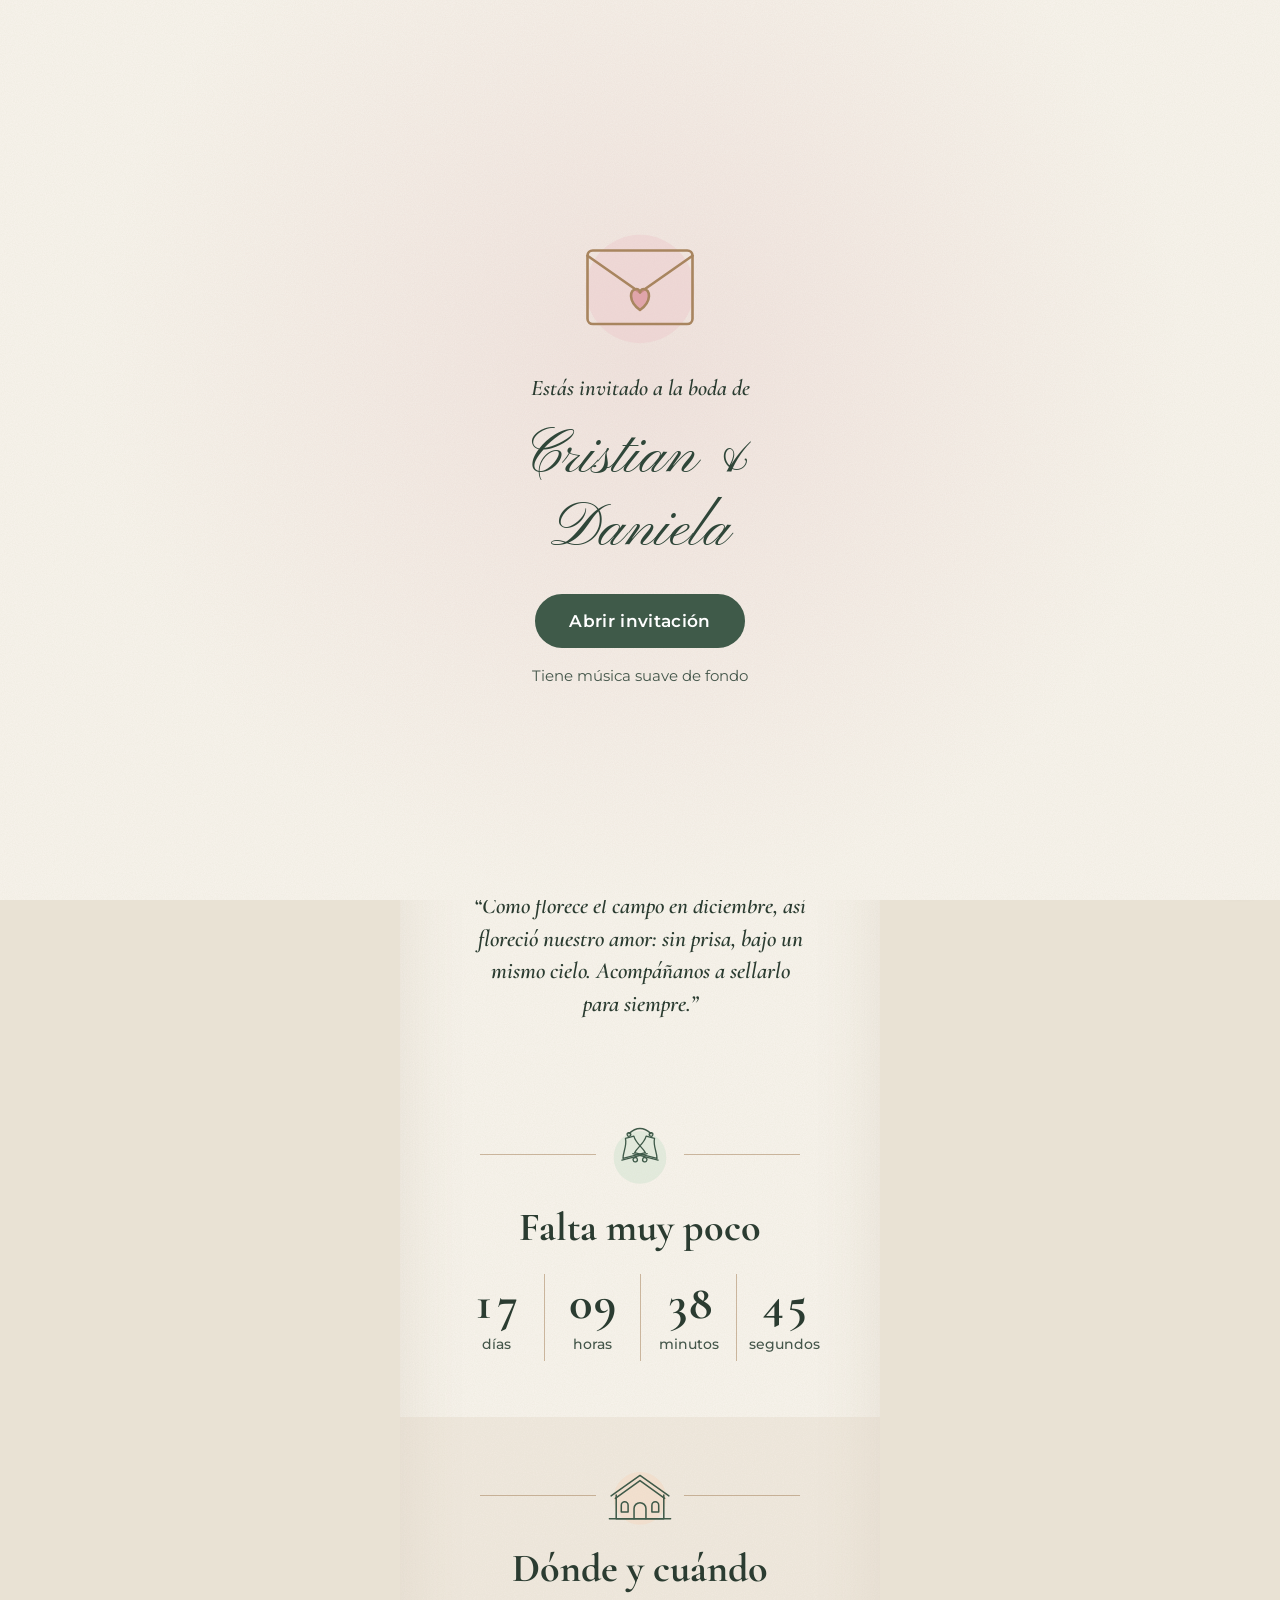
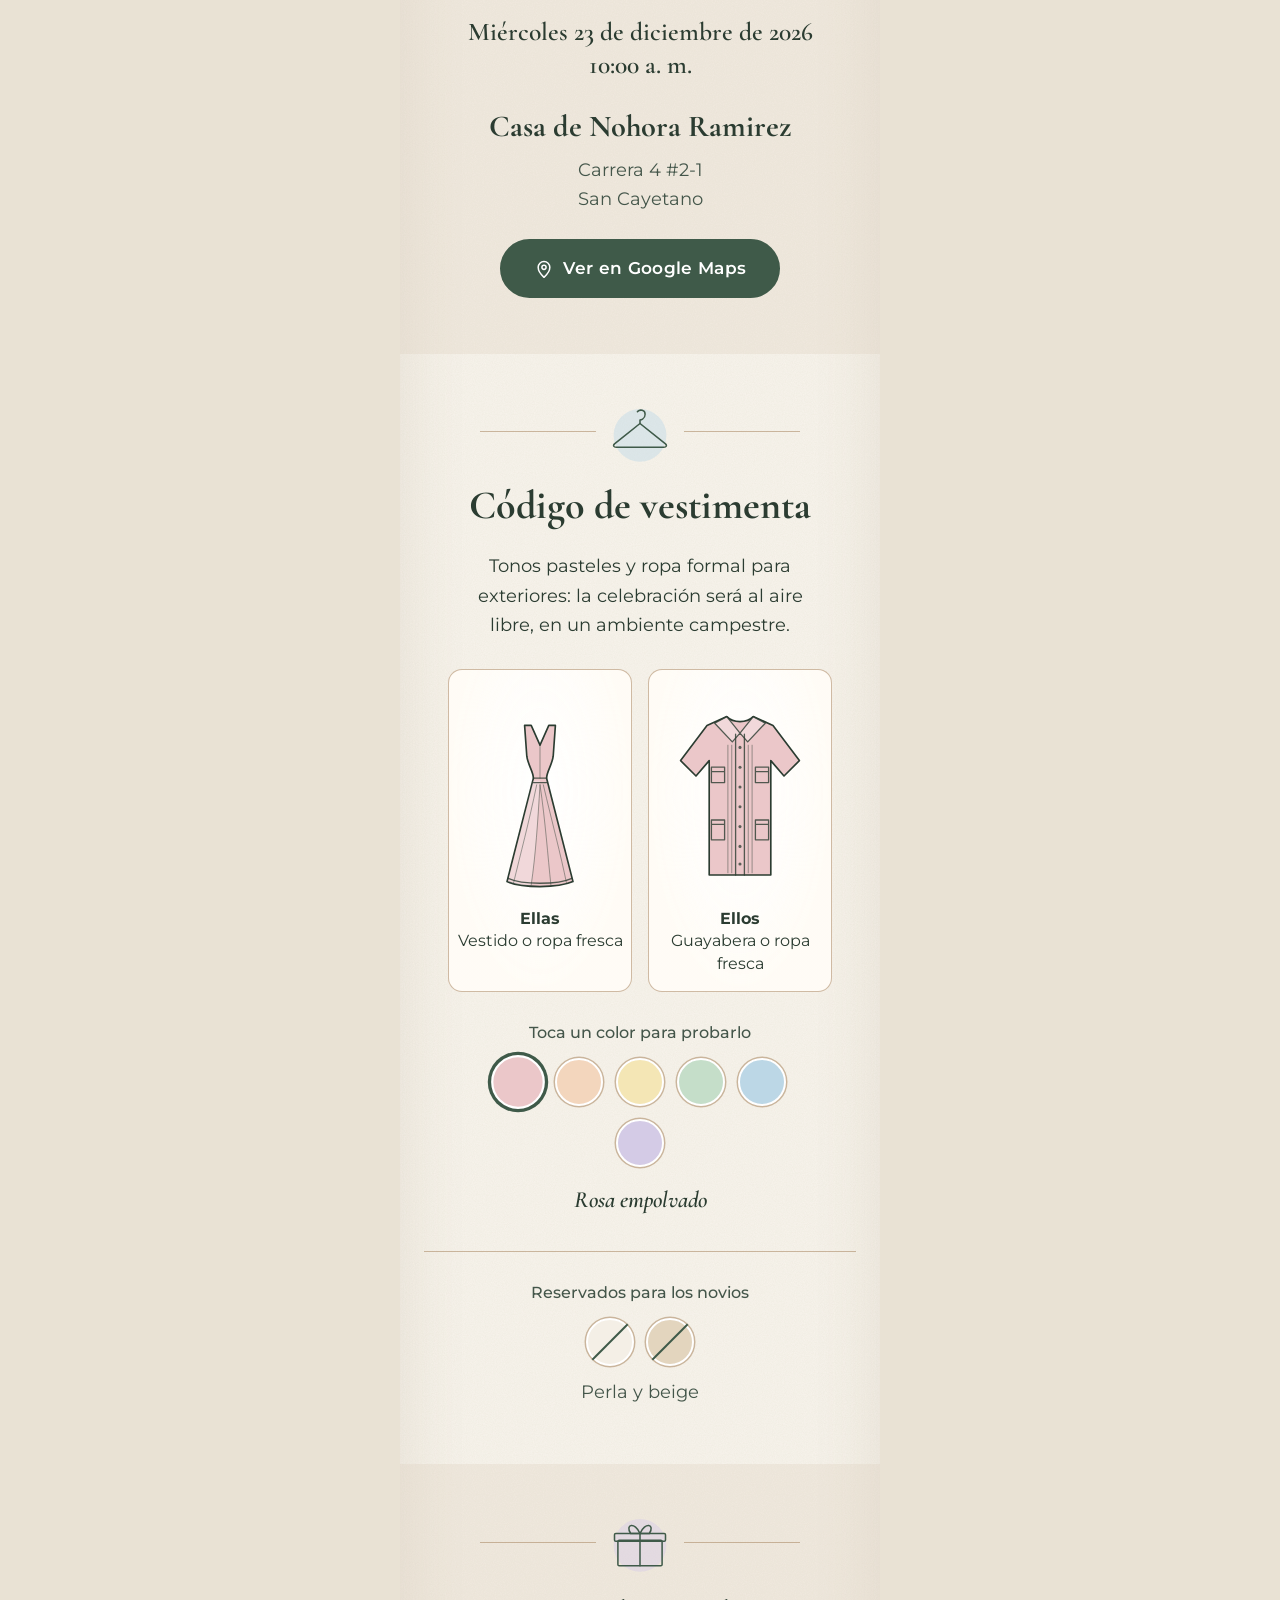
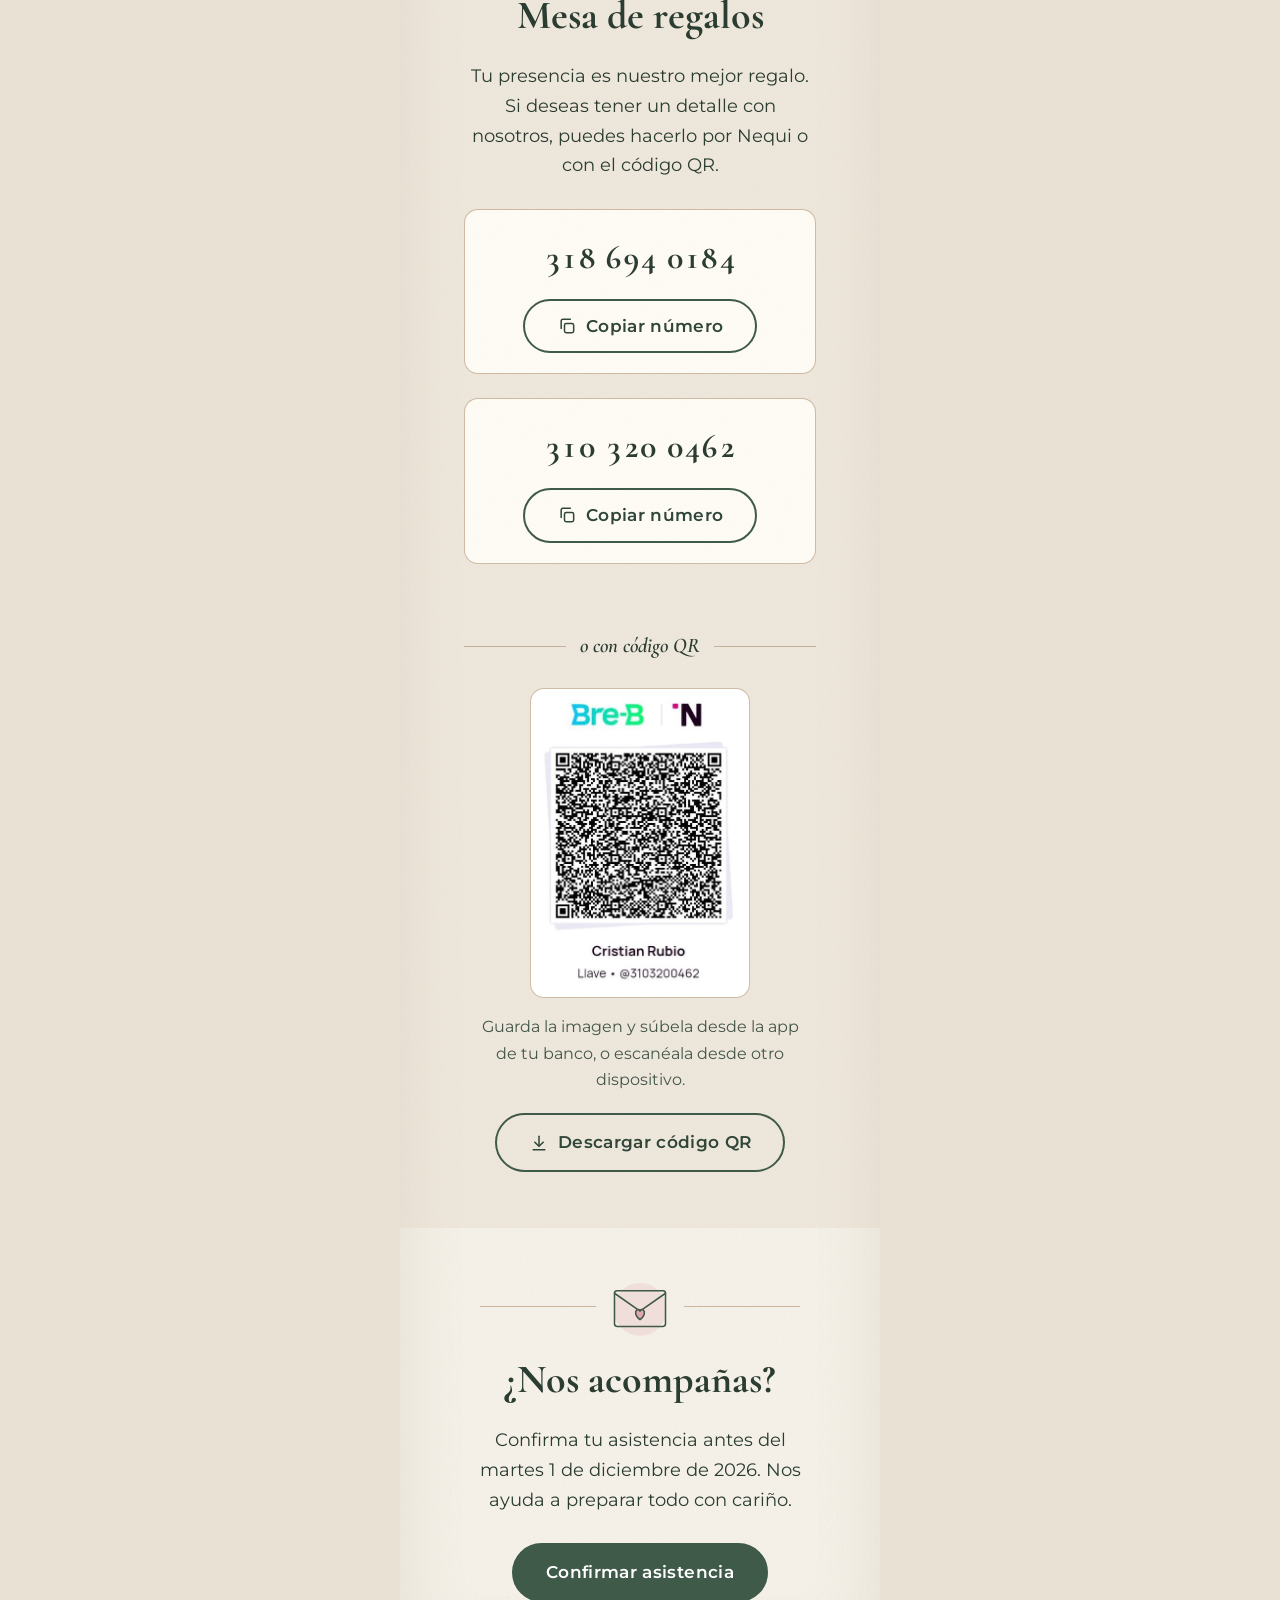
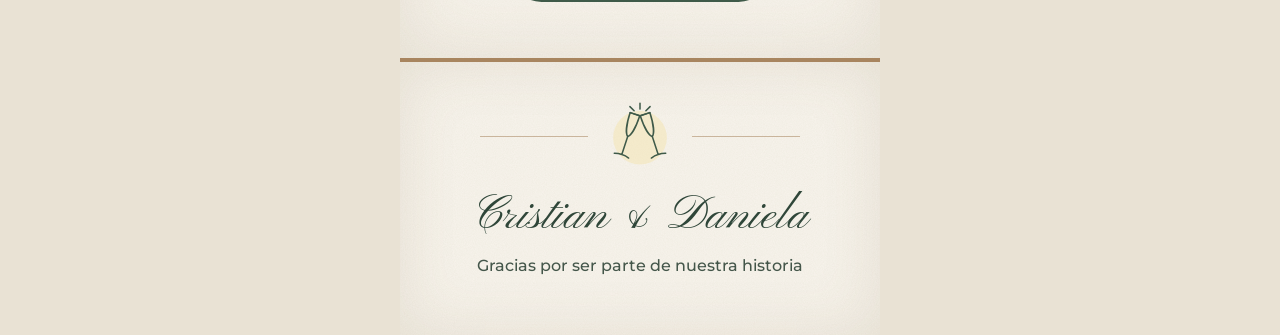
==== index.html @ c27bf3ea "Add files via upload" ====
<!DOCTYPE html>
<html lang="es">
<head>
  <meta charset="UTF-8">
  <meta name="viewport" content="width=device-width, initial-scale=1, viewport-fit=cover">
  <meta name="theme-color" content="#F8F4EC">
  <meta name="robots" content="noindex, nofollow">
  <title>Cristian &amp; Daniela · Nuestra boda</title>
  <meta name="description" content="Estás invitado a la boda de Cristian y Daniela. Miércoles 23 de diciembre de 2026.">

  <link rel="preconnect" href="https://fonts.googleapis.com">
  <link rel="preconnect" href="https://fonts.gstatic.com" crossorigin>
  <link href="https://fonts.googleapis.com/css2?family=Cormorant+Garamond:ital,wght@0,500;0,600;0,700;1,500;1,600&family=Montserrat:wght@400;500;600&family=Pinyon+Script&display=swap" rel="stylesheet">
  <link rel="stylesheet" href="style.css">
  <noscript><style>.portada{display:none !important}</style></noscript>
</head>
<body>

  <!-- Pantalla de entrada: el toque en "Abrir invitación" permite iniciar la música -->
  <div class="portada" id="portada" role="dialog" aria-modal="true" aria-label="Invitación de boda de Cristian y Daniela">
    <div class="portada-contenido">
      <svg class="boceto boceto-sobre" aria-hidden="true"><use href="#b-sobre"/></svg>
      <p class="portada-texto">Estás invitado a la boda de</p>
      <p class="portada-nombres">Cristian &amp; Daniela</p>
      <p class="portada-para" id="portada-para" hidden></p>
      <button type="button" class="boton" id="btn-abrir">Abrir invitación</button>
      <p class="portada-nota">Tiene música suave de fondo</p>
    </div>
  </div>

  <!-- Bocetos de línea (SVG inline, sin imágenes externas) -->
  <svg width="0" height="0" style="position:absolute" aria-hidden="true">
    <defs>
      <!-- Hoja de laurel (solo contorno) -->
      <g id="lau">
        <path d="M0 0C6-6 16-6 22 0 16 6 6 6 0 0Z" fill="#A9C7B2" fill-opacity=".35"/>
        <path d="M1 0H20"/>
      </g>

      <!-- Rama de laurel para abrazar el arco -->
      <symbol id="laurel" viewBox="-12 -2 74 114">
        <path d="M50 106C14 90 6 50 22 6"/>
        <use href="#lau" transform="translate(32 94) rotate(-165) scale(.9)"/>
        <use href="#lau" transform="translate(32 94) rotate(-60) scale(.9)"/>
        <use href="#lau" transform="translate(20 77) rotate(-170) scale(.95)"/>
        <use href="#lau" transform="translate(20 77) rotate(-55) scale(.95)"/>
        <use href="#lau" transform="translate(15 56) rotate(-175) scale(.95)"/>
        <use href="#lau" transform="translate(15 56) rotate(-50) scale(.95)"/>
        <use href="#lau" transform="translate(15 32) rotate(-170) scale(.85)"/>
        <use href="#lau" transform="translate(15 32) rotate(-45) scale(.85)"/>
        <use href="#lau" transform="translate(20 12) rotate(-140) scale(.7)"/>
        <use href="#lau" transform="translate(20 12) rotate(-40) scale(.7)"/>
      </symbol>

      <!-- Anillos entrelazados con diamante -->
      <symbol id="b-anillos" viewBox="0 0 120 80">
        <circle cx="60" cy="46" r="36" fill="#EBC7C9" fill-opacity=".3" stroke="none"/>
        <circle cx="46" cy="48" r="22"/><circle cx="46" cy="48" r="18.5"/>
        <circle cx="74" cy="48" r="22"/><circle cx="74" cy="48" r="18.5"/>
        <path d="M41 18L43.5 12H48.5L51 18L46 25Z"/>
        <path d="M41 18H51M43.5 12L46 18L48.5 12M46 18V25"/>
      </symbol>

      <!-- Campanas de boda -->
      <g id="campana">
        <circle cx="0" cy="0" r="2.5"/>
        <path d="M-6 4C-6 14-14 22-16 30H16C14 22 6 14 6 4Z"/>
        <path d="M-18 32H18"/>
        <circle cx="0" cy="36" r="3"/>
      </g>
      <symbol id="b-campanas" viewBox="0 0 80 80">
        <circle cx="40" cy="44" r="31" fill="#C5DEC9" fill-opacity=".4" stroke="none"/>
        <path d="M27 16Q40 4 53 16"/>
        <use href="#campana" transform="translate(27 17) scale(.85) rotate(-14)"/>
        <use href="#campana" transform="translate(53 17) scale(.85) rotate(14)"/>
      </symbol>

      <!-- Casa colonial -->
      <symbol id="b-casa" viewBox="0 0 80 80">
        <circle cx="40" cy="44" r="31" fill="#F3D6BD" fill-opacity=".45" stroke="none"/>
        <path d="M12 40V68H68V40"/>
        <path d="M6 41L40 17L74 41"/>
        <path d="M11 44L40 23L69 44"/>
        <path d="M33 68V56A7 7 0 0 1 47 56V68"/>
        <path d="M18 60V52A4 4 0 0 1 26 52V60Z M54 60V52A4 4 0 0 1 62 52V60Z"/>
        <path d="M4 68H76"/>
      </symbol>

      <!-- Percha (vestimenta) -->
      <symbol id="b-percha" viewBox="0 0 80 80">
        <circle cx="40" cy="44" r="31" fill="#BCD7E6" fill-opacity=".45" stroke="none"/>
        <path d="M40 30V26C40 26 46 25 46 19C46 14 40 13 37 16"/>
        <path d="M40 30L10 54C8 56 9 58 12 58H68C71 58 72 56 70 54L40 30Z"/>
      </symbol>

      <!-- Regalo con moño -->
      <symbol id="b-regalo" viewBox="0 0 80 80">
        <circle cx="40" cy="44" r="31" fill="#D4CBE6" fill-opacity=".45" stroke="none"/>
        <rect x="14" y="38" width="52" height="30" rx="1.5"/>
        <rect x="10" y="30" width="60" height="9" rx="1.5"/>
        <path d="M40 30V68"/>
        <path d="M40 30C34 16 22 19 29 30Z"/>
        <path d="M40 30C46 16 58 19 51 30Z"/>
      </symbol>

      <!-- Sobre con sello de corazón -->
      <symbol id="b-sobre" viewBox="0 0 80 80">
        <circle cx="40" cy="44" r="31" fill="#EBC7C9" fill-opacity=".45" stroke="none"/>
        <rect x="10" y="22" width="60" height="42" rx="3"/>
        <path d="M10 25L40 46L70 25"/>
        <path d="M40 56C33 51 34 44 38 44C39.5 44 40 45.5 40 46C40 45.5 40.5 44 42 44C46 44 47 51 40 56Z" fill="#D88A93" fill-opacity=".65"/>
      </symbol>

      <!-- Copas brindando -->
      <g id="copa">
        <path d="M-6 0C-6 16-3 26 0 28C3 26 6 16 6 0Z"/>
        <path d="M-6 0H6M0 28V50M-9 52Q0 49 9 52"/>
      </g>
      <symbol id="b-copas" viewBox="0 0 100 80">
        <circle cx="50" cy="42" r="32" fill="#F4E6B5" fill-opacity=".55" stroke="none"/>
        <use href="#copa" transform="translate(44 14) rotate(18)"/>
        <use href="#copa" transform="translate(56 14) rotate(-18)"/>
        <path d="M50 8V1M43 10L38 5M57 10L62 5"/>
      </symbol>
    </defs>
  </svg>

  <main>

    <!-- 1. PORTADA -->
    <header class="hero" id="inicio">
      <svg class="boceto boceto-anillos" aria-hidden="true"><use href="#b-anillos"/></svg>

      <p class="hero-invita">Con el corazón lleno de alegría te invitamos a celebrar nuestra boda</p>

      <!-- Arco colonial con foto: guarda tu imagen como img/novios.jpg (o .jpeg, .png, .webp) -->
      <div class="arco-marco">
        <div class="arco" id="arco" role="img" aria-label="Foto de Cristian y Daniela"></div>
        <svg class="laurel laurel-izq" aria-hidden="true"><use href="#laurel"/></svg>
        <svg class="laurel laurel-der" aria-hidden="true"><use href="#laurel"/></svg>
      </div>

      <h1 class="hero-nombres">Cristian <span class="amp">&amp;</span> Daniela</h1>
      <p class="hero-fecha">Miércoles 23 de diciembre de 2026</p>
      <p class="hero-familia" id="hero-familia" hidden></p>
      <p class="hero-frase">“Como florece el campo en diciembre, así floreció nuestro amor: sin prisa, bajo un mismo cielo. Acompáñanos a sellarlo para siempre.”</p>
    </header>

    <!-- 2. CUENTA REGRESIVA -->
    <section class="seccion" id="cuenta" aria-labelledby="t-cuenta">
      <div class="cabecera" aria-hidden="true"><svg class="boceto"><use href="#b-campanas"/></svg></div>
      <h2 id="t-cuenta">Falta muy poco</h2>
      <div class="contador" id="contador" role="timer" aria-live="off">
        <div class="unidad"><span class="num" id="dias">--</span><span class="etq">días</span></div>
        <div class="unidad"><span class="num" id="horas">--</span><span class="etq">horas</span></div>
        <div class="unidad"><span class="num" id="minutos">--</span><span class="etq">minutos</span></div>
        <div class="unidad"><span class="num" id="segundos">--</span><span class="etq">segundos</span></div>
      </div>
      <p class="contador-fin" id="contador-fin" hidden>¡Hoy es el gran día!</p>
    </section>

    <!-- 3. UBICACIÓN -->
    <section class="seccion seccion-tarjeta" id="ubicacion" aria-labelledby="t-ubicacion">
      <div class="cabecera" aria-hidden="true"><svg class="boceto"><use href="#b-casa"/></svg></div>
      <h2 id="t-ubicacion">Dónde y cuándo</h2>
      <p class="detalle-fecha">Miércoles 23 de diciembre de 2026<br>10:00 a. m.</p>
      <p class="lugar">Casa de Nohora Ramirez</p>
      <p class="detalle">Carrera 4 #2-1<br>San Cayetano</p>
      <a class="boton" href="https://maps.app.goo.gl/uWxaTqTMLRFbRPK79" target="_blank" rel="noopener noreferrer">
        <svg class="icono" viewBox="0 0 24 24" aria-hidden="true"><path d="M12 22s7-6.2 7-12a7 7 0 0 0-14 0c0 5.8 7 12 7 12z"/><circle cx="12" cy="10" r="2.5"/></svg>
        Ver en Google Maps
      </a>
    </section>

    <!-- 4. CÓDIGO DE VESTIMENTA -->
    <section class="seccion" id="vestimenta" aria-labelledby="t-vestimenta">
      <div class="cabecera" aria-hidden="true"><svg class="boceto"><use href="#b-percha"/></svg></div>
      <h2 id="t-vestimenta">Código de vestimenta</h2>
      <p class="texto">Tonos pasteles y ropa formal para exteriores: la celebración será al aire libre, en un ambiente campestre.</p>

      <div class="prendas">
        <!-- Vestido -->
        <figure class="prenda">
          <svg viewBox="0 0 120 190" role="img" aria-label="Vestido de tirantes con escote en V y falda amplia">
            <path class="relleno" d="M46 34L52 34L60 52L68 34L74 34L72 62C71 70 66 76 66 82L90 176C76 182 44 182 30 176L54 82C54 76 49 70 48 62Z"/>
            <path class="luz" d="M60 84C58 120 56 150 52 179C44 180 36 178 31 176L54 84Z"/>
            <path class="trazo" d="M54 82H66M54 86H66"/>
            <path class="trazo fino" d="M60 52V82M60 88C58 122 56 152 52 179M60 88C65 122 67 152 70 180M57 88C50 122 42 152 36 177M63 88C71 122 79 152 84 177"/>
            <path class="trazo" d="M31 173C44 179 76 179 89 173"/>
          </svg>
          <figcaption><strong>Ellas</strong><br>Vestido o ropa fresca</figcaption>
        </figure>

        <!-- Guayabera -->
        <figure class="prenda">
          <svg viewBox="0 0 120 190" role="img" aria-label="Guayabera de manga corta con alforzas y bolsillos">
            <path class="relleno" d="M48 26L30 34L6 66L20 80L32 66V170H88V66L100 80L114 66L90 34L72 26C66 32 54 32 48 26Z"/>
            <path class="luz" d="M48 26L37 32L53 49L60 41ZM72 26L83 32L67 49L60 41Z"/>
            <path class="trazo" d="M48 26L37 32L53 49L60 41ZM72 26L83 32L67 49L60 41Z"/>
            <path class="trazo" d="M56 42V170M64 42V170"/>
            <path class="trazo fino" d="M49 52V168M52.5 52V168M67.5 52V168M71 52V168"/>
            <path class="trazo" d="M34 72H46V86H34ZM34 76H46M74 72H86V86H74ZM74 76H86M34 120H46V138H34ZM34 124H46M74 120H86V138H74ZM74 124H86"/>
            <g class="boton-g">
              <circle cx="60" cy="54" r="1.4"/><circle cx="60" cy="72" r="1.4"/><circle cx="60" cy="90" r="1.4"/>
              <circle cx="60" cy="108" r="1.4"/><circle cx="60" cy="126" r="1.4"/><circle cx="60" cy="144" r="1.4"/>
              <circle cx="60" cy="160" r="1.4"/>
            </g>
          </svg>
          <figcaption><strong>Ellos</strong><br>Guayabera o ropa fresca</figcaption>
        </figure>
      </div>

      <p class="sub">Toca un color para probarlo</p>
      <div class="paleta" id="paleta" role="group" aria-label="Colores sugeridos">
        <button type="button" class="muestra" data-color="#EBC7C9" data-nombre="Rosa empolvado" aria-label="Rosa empolvado" aria-pressed="true" style="--c:#EBC7C9"></button>
        <button type="button" class="muestra" data-color="#F3D6BD" data-nombre="Durazno" aria-label="Durazno" aria-pressed="false" style="--c:#F3D6BD"></button>
        <button type="button" class="muestra" data-color="#F4E6B5" data-nombre="Mantequilla" aria-label="Mantequilla" aria-pressed="false" style="--c:#F4E6B5"></button>
        <button type="button" class="muestra" data-color="#C5DEC9" data-nombre="Menta" aria-label="Menta" aria-pressed="false" style="--c:#C5DEC9"></button>
        <button type="button" class="muestra" data-color="#BCD7E6" data-nombre="Celeste" aria-label="Celeste" aria-pressed="false" style="--c:#BCD7E6"></button>
        <button type="button" class="muestra" data-color="#D4CBE6" data-nombre="Lavanda" aria-label="Lavanda" aria-pressed="false" style="--c:#D4CBE6"></button>
      </div>
      <p class="color-actual" id="color-actual" role="status" aria-live="polite">Rosa empolvado</p>

      <div class="reservado">
        <p class="sub">Reservados para los novios</p>
        <div class="paleta paleta-reservada">
          <span class="muestra muestra-reservada" style="--c:#F4EFE6" role="img" aria-label="Perla, reservado para los novios"></span>
          <span class="muestra muestra-reservada" style="--c:#E3D5BE" role="img" aria-label="Beige, reservado para los novios"></span>
        </div>
        <p class="detalle">Perla y beige</p>
      </div>
    </section>

    <!-- 5. MESA DE REGALOS -->
    <section class="seccion seccion-tarjeta" id="regalos" aria-labelledby="t-regalos">
      <div class="cabecera" aria-hidden="true"><svg class="boceto"><use href="#b-regalo"/></svg></div>
      <h2 id="t-regalos">Mesa de regalos</h2>
      <p class="texto">Tu presencia es nuestro mejor regalo. Si deseas tener un detalle con nosotros, puedes hacerlo por Nequi o con el código QR.</p>

      <div class="nequi">
        <p class="nequi-num">318 694 0184</p>
        <button type="button" class="boton boton-secundario btn-copiar" data-copiar="3186940184" data-original="Copiar número">
          <svg class="icono" viewBox="0 0 24 24" aria-hidden="true"><rect x="9" y="9" width="11" height="11" rx="2"/><path d="M5 15V6a2 2 0 0 1 2-2h9"/></svg>
          <span class="btn-texto">Copiar número</span>
        </button>
      </div>
      <div class="nequi">
        <p class="nequi-num">310 320 0462</p>
        <button type="button" class="boton boton-secundario btn-copiar" data-copiar="3103200462" data-original="Copiar número">
          <svg class="icono" viewBox="0 0 24 24" aria-hidden="true"><rect x="9" y="9" width="11" height="11" rx="2"/><path d="M5 15V6a2 2 0 0 1 2-2h9"/></svg>
          <span class="btn-texto">Copiar número</span>
        </button>
      </div>
      <p class="aviso-copiado" id="aviso-copiado" role="status" aria-live="polite"></p>

      <!-- Código QR: imagen en img/qr_cristian.jpeg -->
      <p class="o"><span>o con código QR</span></p>
      <figure class="qr" id="qr">
        <img id="qr-img" src="img/qr_cristian.jpeg" alt="Código QR para enviar tu regalo" width="220" height="220" loading="lazy" decoding="async">
        <figcaption>Guarda la imagen y súbela desde la app de tu banco, o escanéala desde otro dispositivo.</figcaption>
        <a class="boton boton-secundario" href="img/qr_cristian.jpeg" download="qr-regalo-boda.jpeg">
          <svg class="icono" viewBox="0 0 24 24" aria-hidden="true"><path d="M12 4v11"/><path d="M7 11l5 5 5-5"/><path d="M5 20h14"/></svg>
          Descargar código QR
        </a>
      </figure>
    </section>

    <!-- 6. RSVP -->
    <section class="seccion" id="rsvp" aria-labelledby="t-rsvp">
      <div class="cabecera" aria-hidden="true"><svg class="boceto"><use href="#b-sobre"/></svg></div>
      <h2 id="t-rsvp">¿Nos acompañas?</h2>
      <p class="texto">Confirma tu asistencia antes del martes 1 de diciembre de 2026. Nos ayuda a preparar todo con cariño.</p>
      <p class="texto texto-cupo" id="rsvp-cupo" hidden></p>
      <a class="boton" id="btn-rsvp" href="https://docs.google.com/forms/d/e/1FAIpQLSelB1e9CUkrvqD7jZTeqcY4k7G7jV34pKF-gRVi69Mst3VeZw/viewform" target="_blank" rel="noopener noreferrer">Confirmar asistencia</a>
    </section>

  </main>

  <footer class="pie">
    <div class="cabecera" aria-hidden="true"><svg class="boceto"><use href="#b-copas"/></svg></div>
    <p class="pie-nombres">Cristian &amp; Daniela</p>
    <p class="pie-sub">Gracias por ser parte de nuestra historia</p>
  </footer>

  <!-- Música de fondo (opcional): guarda tu canción como audio/musica.mp3 -->
  <audio id="musica" src="audio/musica.mp3" loop preload="metadata"></audio>
  <button type="button" class="btn-musica" id="btn-musica" aria-pressed="false" aria-label="Activar música de fondo">
    <svg viewBox="0 0 24 24" aria-hidden="true">
      <path d="M9 18V6l10-2v12"/><circle cx="6.5" cy="18" r="2.5"/><circle cx="16.5" cy="16" r="2.5"/>
      <path class="tachado" d="M3 3L21 21"/>
    </svg>
  </button>

  <script src="script.js"></script>
</body>
</html>
---- style.css ----
/* ===== Variables ===== */
:root {
  --papel: #F8F4EC;
  --texto: #2B3C31;            /* contraste alto sobre el papel */
  --texto-suave: #44564A;
  --salvia: #3F5A49;
  --salvia-oscuro: #2F4639;
  --rosa-nombre: #A8545F;
  --madera: #A8855F;
  --linea: rgba(168, 133, 95, .55);
  --carta: rgba(255, 252, 247, .9);

  --f-nombres: 'Pinyon Script', 'Snell Roundhand', cursive;
  --f-titulo: 'Cormorant Garamond', Georgia, serif;
  --f-cuerpo: 'Montserrat', system-ui, -apple-system, 'Segoe UI', sans-serif;

  --ease: cubic-bezier(.2, .7, .2, 1);

  /* Grano de papel muy sutil (SVG embebido, sin imágenes) */
  --grano: url("data:image/svg+xml,%3Csvg xmlns='http://www.w3.org/2000/svg' width='300' height='300'%3E%3Cfilter id='n'%3E%3CfeTurbulence type='fractalNoise' baseFrequency='.9' numOctaves='3' stitchTiles='stitch'/%3E%3CfeColorMatrix values='0 0 0 0 .4 0 0 0 0 .34 0 0 0 0 .26 0 0 0 .1 0'/%3E%3C/filter%3E%3Crect width='100%25' height='100%25' filter='url(%23n)'/%3E%3C/svg%3E");
}

/* ===== Base (Mobile-First: 360–430px) ===== */
*, *::before, *::after { box-sizing: border-box; }

html { -webkit-text-size-adjust: 100%; scroll-behavior: smooth; }

body {
  margin: 0;
  background: #E9E2D4;
  color: var(--texto);
  font-family: var(--f-cuerpo);
  font-weight: 400;
  font-size: 1.125rem;          /* 18 px */
  line-height: 1.65;
  -webkit-tap-highlight-color: transparent;
  -webkit-font-smoothing: antialiased;
}

main {
  max-width: 480px;
  margin: 0 auto;
  overflow-x: hidden;
  background-color: var(--papel);
  background-image: var(--grano);
  box-shadow: inset 0 0 70px rgba(120, 95, 60, .12);
}

h1, h2 { font-family: var(--f-titulo); font-weight: 700; margin: 0; line-height: 1.15; }
p { margin: 0; }

:focus-visible { outline: 3px solid var(--salvia); outline-offset: 3px; border-radius: 6px; }

/* ===== Bocetos de línea ===== */
.boceto {
  width: 68px;
  height: 68px;
  flex-shrink: 0;
  color: var(--salvia);
  fill: none;
  stroke: currentColor;
  stroke-width: 1.8;
  stroke-linecap: round;
  stroke-linejoin: round;
}

/* Icono centrado entre dos líneas finas (separador de sección) */
.cabecera {
  display: flex;
  align-items: center;
  justify-content: center;
  gap: .6rem;
  max-width: 20rem;
  margin: 0 auto 1rem;
}
.cabecera::before, .cabecera::after { content: ''; flex: 1; height: 1px; background: var(--linea); }

/* Anillos de la portada */
.boceto-anillos { width: 132px; height: 88px; color: var(--madera); stroke-width: 1.6; margin-bottom: 1rem; }

/* Laurel a los pies del arco */
.laurel {
  position: absolute;
  bottom: -10px;
  width: 64px;
  height: 118px;
  color: #6F8B79;
  fill: none;
  stroke: currentColor;
  stroke-width: 1.4;
  stroke-linecap: round;
  stroke-linejoin: round;
  pointer-events: none;
  z-index: 2;
}
.laurel-izq { left: -40px; }
.laurel-der { right: -40px; transform: scaleX(-1); }

/* ===== Portada ===== */
.hero {
  position: relative;
  padding: 3rem 1.5rem 3.5rem;
  display: flex;
  flex-direction: column;
  align-items: center;
  text-align: center;
  background: radial-gradient(circle at 50% 36%, rgba(215, 169, 175, .16), transparent 65%);
  overflow: hidden;
}

.hero-invita {
  position: relative;
  max-width: 19rem;
  font-family: var(--f-titulo);
  font-style: italic;
  font-weight: 600;
  font-size: 1.4rem;
  line-height: 1.35;
}

.arco-marco {
  position: relative;
  width: min(68vw, 270px);
  margin: 1.9rem 0 1.75rem;
}

/* Si no encuentra la foto, se ve el degradado suave */
.arco {
  width: 100%;
  aspect-ratio: 3 / 4;
  border-radius: 999px 999px 12px 12px;
  border: 4px solid var(--madera);
  outline: 1px solid var(--linea);
  outline-offset: 7px;
  background:
    var(--foto, none) center 25% / cover no-repeat,
    linear-gradient(165deg, #EBD9D6 0%, #EFE3D3 50%, #D5E1D6 100%);
  box-shadow: 0 14px 28px -14px rgba(47, 70, 57, .5);
}

.hero-nombres {
  position: relative;
  font-family: var(--f-nombres);
  font-weight: 400;
  font-size: clamp(3.2rem, 15vw, 4.2rem);
  line-height: 1.2;
  color: var(--salvia-oscuro);
}

.hero-nombres .amp { font-size: .7em; color: var(--rosa-nombre); padding: 0 .1em; }

.hero-fecha {
  position: relative;
  margin-top: .75rem;
  padding: .75rem 1.25rem;
  font-family: var(--f-titulo);
  font-size: 1.6rem;
  font-weight: 700;
  line-height: 1.25;
  border-top: 1px solid var(--madera);
  border-bottom: 1px solid var(--madera);
}

.hero-frase {
  position: relative;
  margin-top: 1.75rem;
  max-width: 21rem;
  font-family: var(--f-titulo);
  font-style: italic;
  font-weight: 600;
  font-size: 1.45rem;
  line-height: 1.4;
}

/* Una única entrada orquestada */
.hero > * { animation: entrada 1s var(--ease) both; }
.hero-invita { animation-delay: .1s; }
.arco-marco { animation-delay: .25s; }
.hero-nombres { animation-delay: .45s; }
.hero-fecha { animation-delay: .65s; }
.hero-frase { animation-delay: .8s; }

@keyframes entrada { from { opacity: 0; transform: translateY(14px); } to { opacity: 1; transform: none; } }

/* ===== Secciones ===== */
.seccion { padding: 2.75rem 1.5rem 3.5rem; text-align: center; }
.seccion-tarjeta { background: rgba(214, 200, 182, .26); }
.seccion h2 { font-size: 2.5rem; margin-bottom: 1.5rem; }
.texto { max-width: 22rem; margin: 0 auto 1.75rem; }
.sub { font-size: 1rem; font-weight: 500; color: var(--texto-suave); margin-bottom: .75rem; }

/* ===== Cuenta regresiva ===== */
.contador { display: grid; grid-template-columns: repeat(4, 1fr); max-width: 24rem; margin: 0 auto; }
.unidad { display: flex; flex-direction: column; align-items: center; padding: .25rem 0; }
.unidad + .unidad { border-left: 1px solid var(--linea); }
.num { font-family: var(--f-titulo); font-size: 3rem; font-weight: 700; line-height: 1.05; font-variant-numeric: tabular-nums; }
.etq { margin-top: .3rem; font-size: .9rem; font-weight: 500; color: var(--texto-suave); }
.contador-fin { margin-top: 1.5rem; font-family: var(--f-nombres); font-size: 2.4rem; color: var(--rosa-nombre); }

/* ===== Ubicación ===== */
.detalle-fecha { font-family: var(--f-titulo); font-size: 1.6rem; font-weight: 600; line-height: 1.3; margin-bottom: 1.25rem; }
.lugar { font-family: var(--f-titulo); font-size: 1.9rem; font-weight: 700; margin-bottom: .25rem; }
.detalle { color: var(--texto-suave); margin-bottom: 1.5rem; }

/* ===== Vestimenta interactiva ===== */
#vestimenta { --prenda: #EBC7C9; }

.prendas { display: grid; grid-template-columns: 1fr 1fr; gap: 1rem; max-width: 24rem; margin: 0 auto 1.75rem; }

.prenda {
  margin: 0;
  padding: 1.1rem .5rem 1rem;
  background:
    radial-gradient(ellipse at 50% 38%, rgba(255, 255, 255, .95), rgba(255, 252, 247, .55) 70%),
    var(--carta);
  border-radius: 14px;
  border: 1px solid var(--linea);
}
.prenda svg { width: 100%; max-width: 132px; height: auto; display: block; margin: 0 auto .7rem; }

.prenda .relleno { fill: var(--prenda); stroke: var(--texto); stroke-width: 1.5; stroke-linejoin: round; transition: fill .45s var(--ease); }
.prenda .luz { fill: #fff; opacity: .3; stroke: none; }
.prenda .trazo { fill: none; stroke: var(--texto); stroke-width: 1.2; stroke-linecap: round; stroke-linejoin: round; opacity: .8; }
.prenda .trazo.fino { stroke-width: .8; opacity: .5; }
.prenda .boton-g circle { fill: var(--texto); opacity: .75; }
.prenda figcaption { font-size: 1rem; line-height: 1.4; }

.paleta { display: flex; justify-content: center; flex-wrap: wrap; gap: .8rem; max-width: 21rem; margin: 0 auto; }

.muestra {
  position: relative;
  width: 3rem; height: 3rem;
  padding: 0;
  border-radius: 50%;
  border: 2px solid #fff;
  background: var(--c);
  box-shadow: 0 0 0 1.5px var(--linea);
  cursor: pointer;
  transition: transform .25s var(--ease), box-shadow .25s var(--ease);
  touch-action: manipulation;
}
.muestra:active { transform: scale(.92); }
.muestra[aria-pressed="true"] { transform: scale(1.12); box-shadow: 0 0 0 3px var(--salvia); }

.color-actual { min-height: 2rem; margin-top: .85rem; font-family: var(--f-titulo); font-style: italic; font-weight: 600; font-size: 1.45rem; }

.reservado { margin-top: 2rem; padding-top: 1.75rem; border-top: 1px solid var(--linea); }
.muestra-reservada { display: inline-block; cursor: default; }
.muestra-reservada::after {
  content: ''; position: absolute; left: 50%; top: -3px; bottom: -3px; width: 2px;
  background: var(--salvia); transform: translateX(-50%) rotate(45deg);
}
.reservado .detalle { margin: .75rem 0 0; }

/* ===== Regalos ===== */
.nequi { margin: 0 auto 1.5rem; max-width: 22rem; padding: 1.25rem 1rem; background: var(--carta); border: 1px solid var(--linea); border-radius: 14px; }
.nequi-num { font-family: var(--f-titulo); font-size: 2.1rem; font-weight: 700; letter-spacing: .04em; font-variant-numeric: tabular-nums; margin-bottom: .85rem; }
.aviso-copiado { min-height: 1.6rem; font-size: 1rem; font-weight: 500; color: var(--texto-suave); }

/* Separador "o con código QR" */
.o { display: flex; align-items: center; gap: .9rem; max-width: 22rem; margin: 1rem auto 1.5rem; font-family: var(--f-titulo); font-style: italic; font-weight: 600; font-size: 1.3rem; }
.o::before, .o::after { content: ''; flex: 1; height: 1px; background: var(--linea); }

.qr { margin: 0 auto; max-width: 22rem; }
.qr[hidden] { display: none; }
.qr img {
  display: block;
  width: min(220px, 72%);
  height: auto;
  margin: 0 auto 1rem;
  padding: 10px;
  background: #fff;
  border: 1px solid var(--linea);
  border-radius: 14px;
}
.qr figcaption { max-width: 20rem; margin: 0 auto 1.25rem; font-size: 1rem; color: var(--texto-suave); }

/* ===== Botones ===== */
.boton {
  display: inline-flex; align-items: center; justify-content: center; gap: .6rem;
  min-height: 3.4rem; padding: .85rem 2rem;
  border: 2px solid var(--salvia); border-radius: 999px;
  background: var(--salvia); color: #fff;
  font-family: var(--f-cuerpo); font-size: 1.05rem; font-weight: 600; letter-spacing: .02em; text-decoration: none;
  cursor: pointer; touch-action: manipulation;
  transition: background-color .3s var(--ease), color .3s var(--ease), transform .2s var(--ease), border-color .3s var(--ease);
}
.boton:hover { background: var(--salvia-oscuro); border-color: var(--salvia-oscuro); }
.boton:active { transform: scale(.97); }

.boton-secundario { background: transparent; color: var(--salvia-oscuro); border-color: var(--salvia); }
.boton-secundario:hover { background: var(--salvia); border-color: var(--salvia); color: #fff; }
.boton-secundario.copiado { background: var(--salvia); border-color: var(--salvia); color: #fff; }

.icono { width: 1.25rem; height: 1.25rem; fill: none; stroke: currentColor; stroke-width: 1.8; stroke-linecap: round; stroke-linejoin: round; flex-shrink: 0; }

/* ===== Pie ===== */
.pie { padding: 2.5rem 1.5rem 3.5rem; text-align: center; background-color: var(--papel); background-image: var(--grano); border-top: 4px solid var(--madera); box-shadow: inset 0 0 60px rgba(120, 95, 60, .12); }
.pie .cabecera .boceto { width: 84px; height: 68px; }
.pie-nombres { font-family: var(--f-nombres); font-size: 3rem; color: var(--salvia-oscuro); line-height: 1.3; }
.pie-sub { margin-top: .25rem; font-size: 1rem; font-weight: 500; color: var(--texto-suave); }

/* ===== Botón de música ===== */
.btn-musica {
  position: fixed;
  right: max(1rem, env(safe-area-inset-right));
  bottom: max(1rem, env(safe-area-inset-bottom));
  z-index: 20;
  width: 3.1rem;
  height: 3.1rem;
  display: grid;
  place-items: center;
  padding: 0;
  border-radius: 50%;
  border: 1px solid var(--linea);
  background: var(--carta);
  color: var(--salvia-oscuro);
  box-shadow: 0 8px 18px -10px rgba(47, 70, 57, .7);
  cursor: pointer;
  touch-action: manipulation;
  transition: transform .2s var(--ease), background-color .3s var(--ease);
}
.btn-musica[hidden] { display: none; }
.btn-musica:active { transform: scale(.93); }
.btn-musica svg { width: 1.5rem; height: 1.5rem; fill: none; stroke: currentColor; stroke-width: 1.7; stroke-linecap: round; stroke-linejoin: round; }
.btn-musica .tachado { display: block; }
.btn-musica.sonando .tachado { display: none; }
.btn-musica.sonando { background: var(--salvia); color: #fff; }

/* ===== Pantalla de entrada ===== */
.portada-activa, .portada-activa body { overflow: hidden; }
.portada-activa .hero > * { animation-play-state: paused; }   /* la entrada de la portada se ve al abrir */

.portada {
  position: fixed;
  inset: 0;
  z-index: 50;
  display: grid;
  place-items: center;
  padding: 2rem 1.5rem;
  text-align: center;
  background-color: var(--papel);
  background-image:
    var(--grano),
    radial-gradient(circle at 50% 40%, rgba(215, 169, 175, .22), transparent 65%);
  transition: opacity .9s var(--ease), visibility .9s;
}
.portada[hidden] { display: none; }
.portada.abierta { opacity: 0; visibility: hidden; pointer-events: none; }

.portada-contenido { max-width: 22rem; display: flex; flex-direction: column; align-items: center; gap: .9rem; }
.boceto-sobre { width: 140px; height: 140px; color: var(--madera); stroke-width: 1.5; margin-bottom: .25rem; }
.portada-texto { font-family: var(--f-titulo); font-style: italic; font-weight: 600; font-size: 1.4rem; }
.portada-nombres { font-family: var(--f-nombres); font-size: clamp(3rem, 14vw, 3.8rem); line-height: 1.2; color: var(--salvia-oscuro); margin-bottom: .75rem; }
.portada-nota { font-size: .95rem; color: var(--texto-suave); }

/* ===== Invitación personalizada por familia ===== */
.portada-para { font-family: var(--f-titulo); font-weight: 700; font-size: 1.5rem; line-height: 1.25; margin: -.25rem 0 .75rem; }
.hero-familia { position: relative; margin-top: 1rem; max-width: 20rem; font-family: var(--f-titulo); font-style: italic; font-weight: 700; font-size: 1.4rem; line-height: 1.3; color: var(--rosa-nombre); }
.texto-cupo { font-weight: 600; margin-top: -.75rem; }

/* ===== Pantallas grandes: tarjeta centrada ===== */
@media (min-width: 520px) {
  .pie { max-width: 480px; margin-inline: auto; }
}

@media (max-width: 359px) {
  .num { font-size: 2.3rem; }
  .seccion { padding-inline: 1.1rem; }
  .laurel { display: none; }
}

/* ===== Movimiento reducido ===== */
@media (prefers-reduced-motion: reduce) {
  html { scroll-behavior: auto; }
  .hero > * { animation: none; }
  .boton, .muestra, .prenda .relleno, .btn-musica, .portada { transition: none; }
}
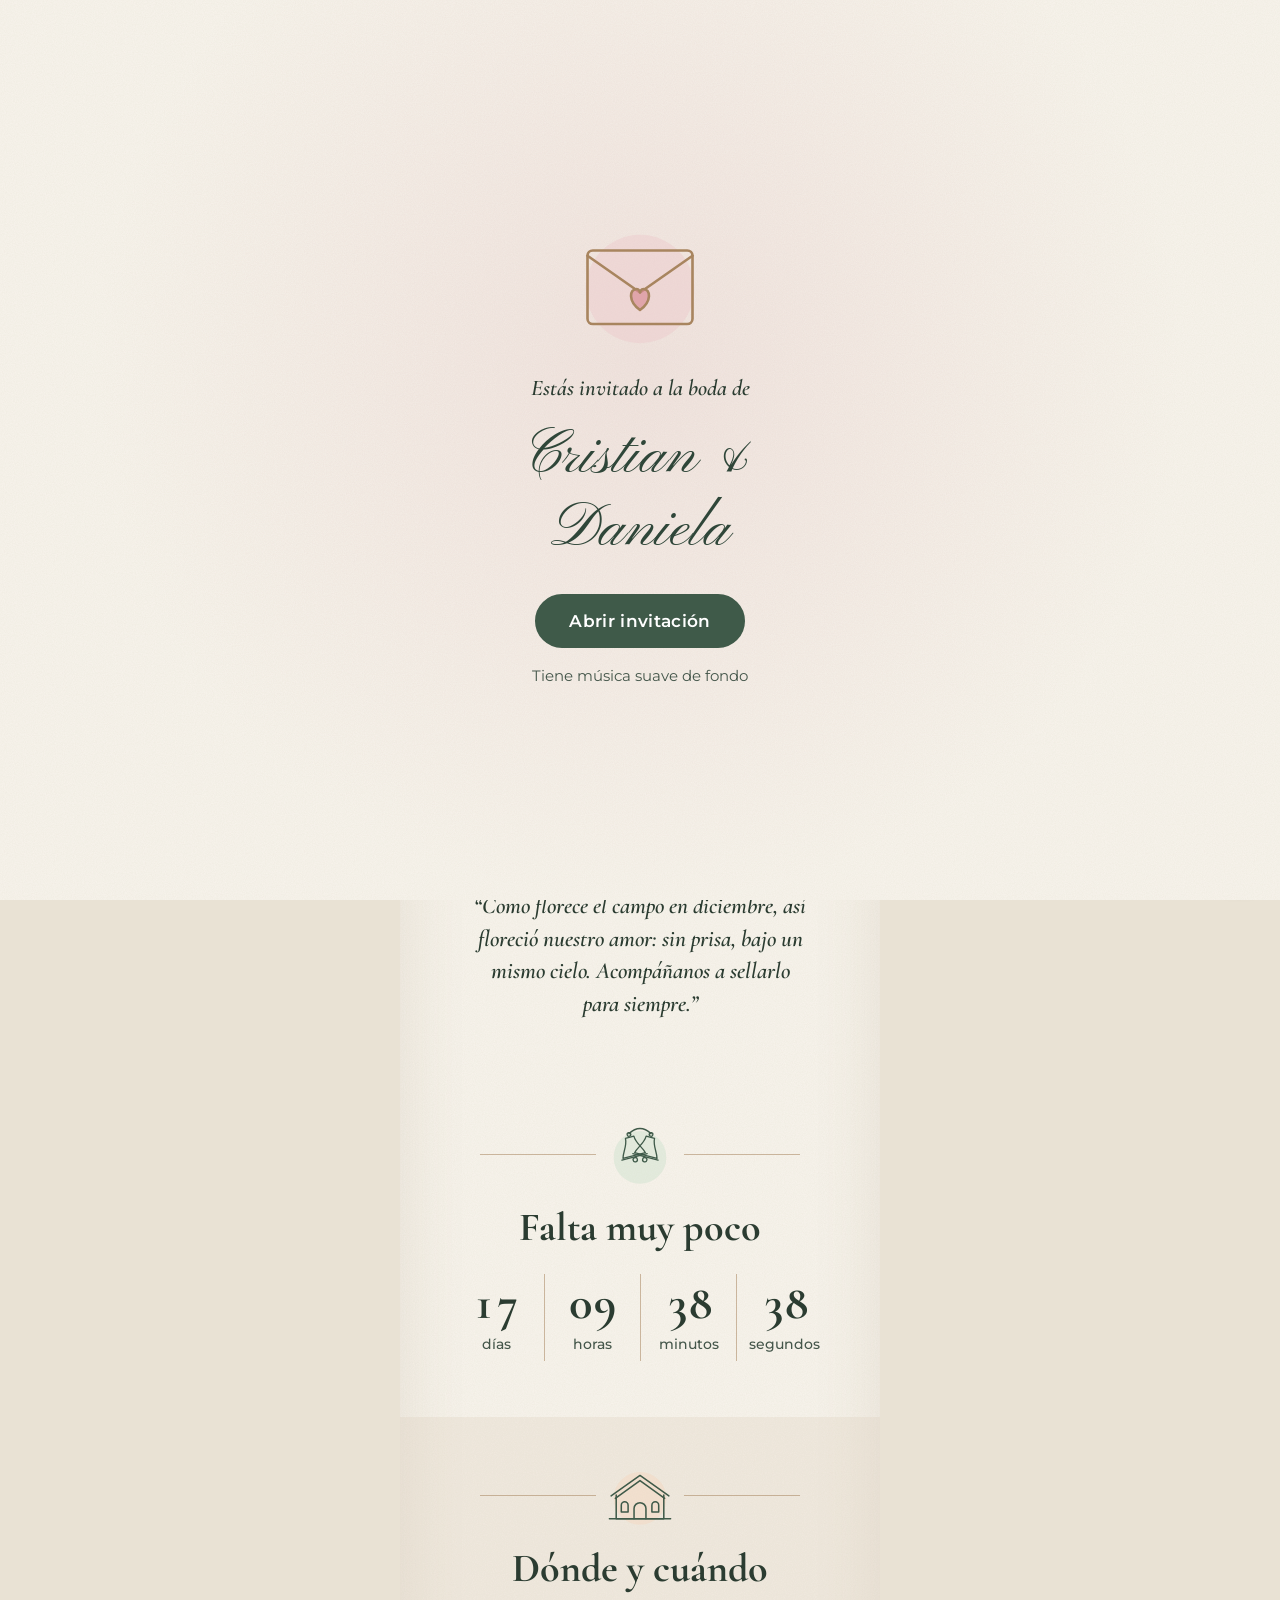
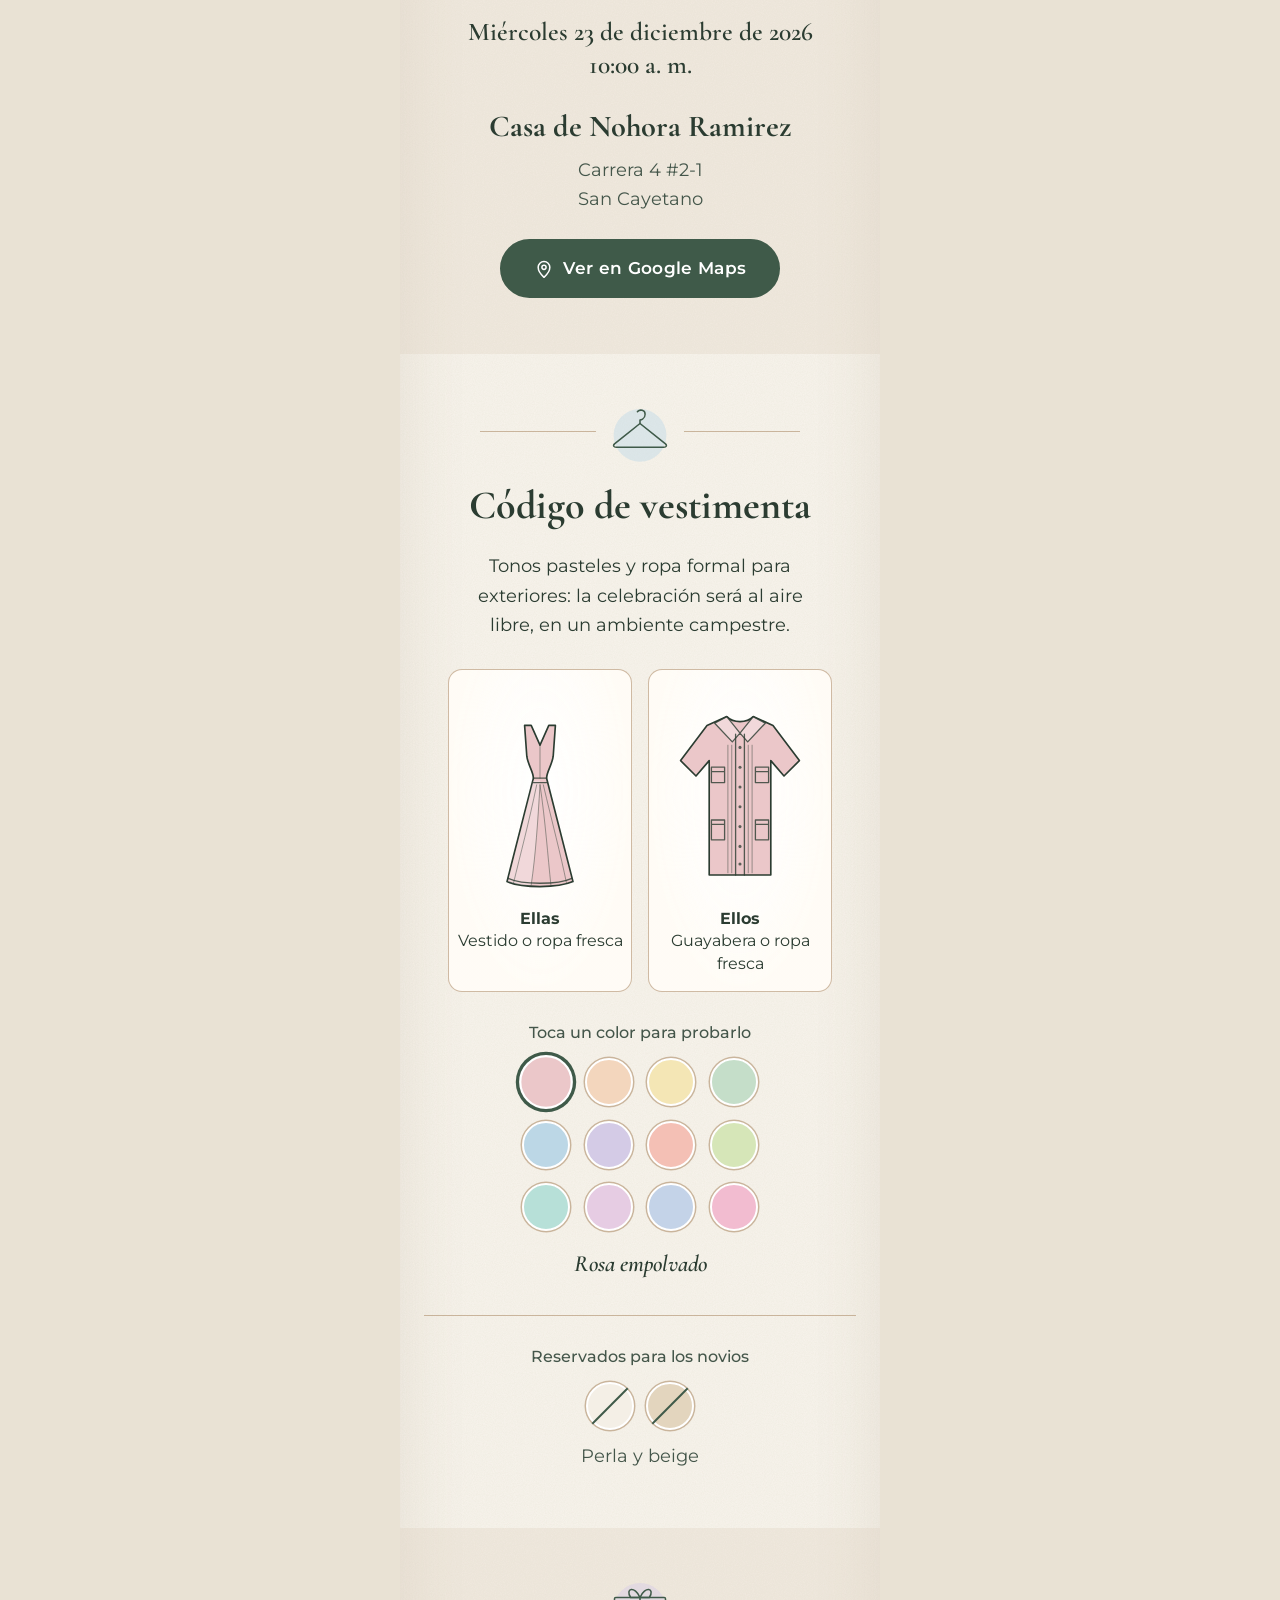
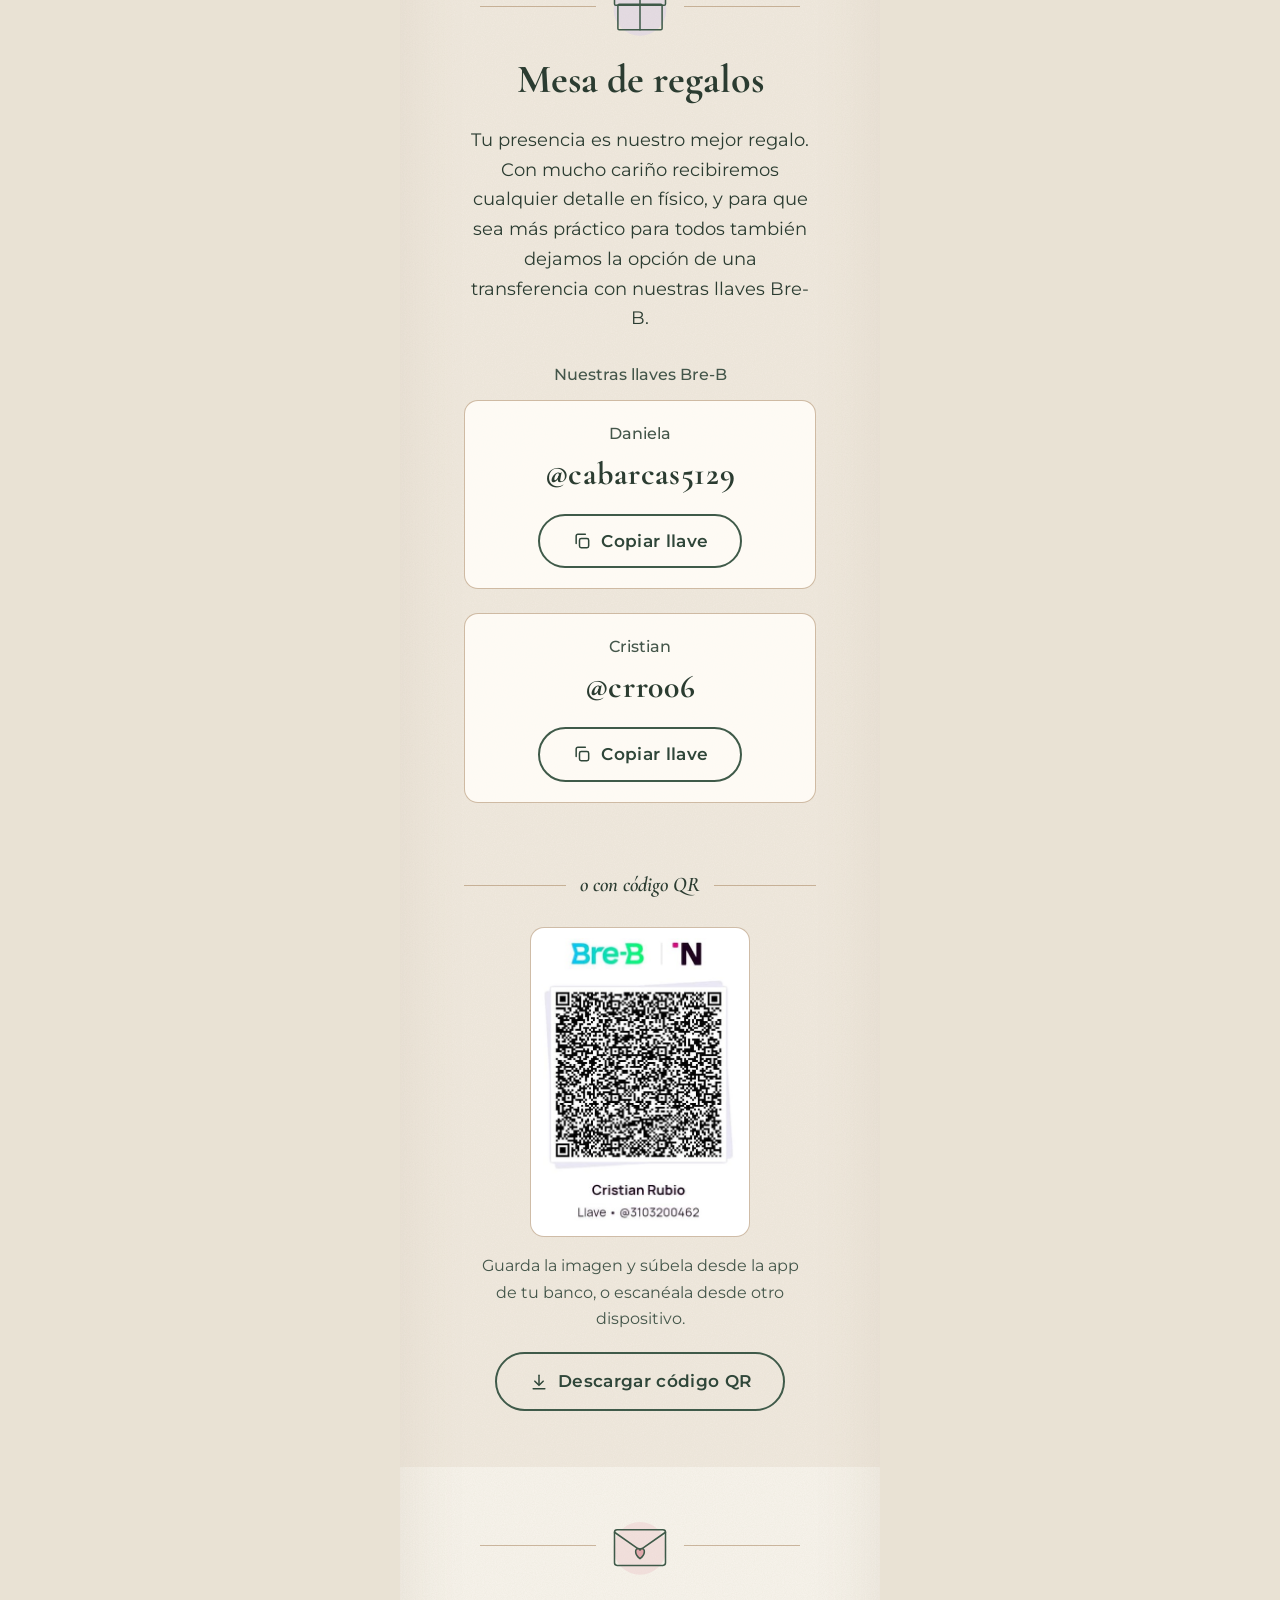
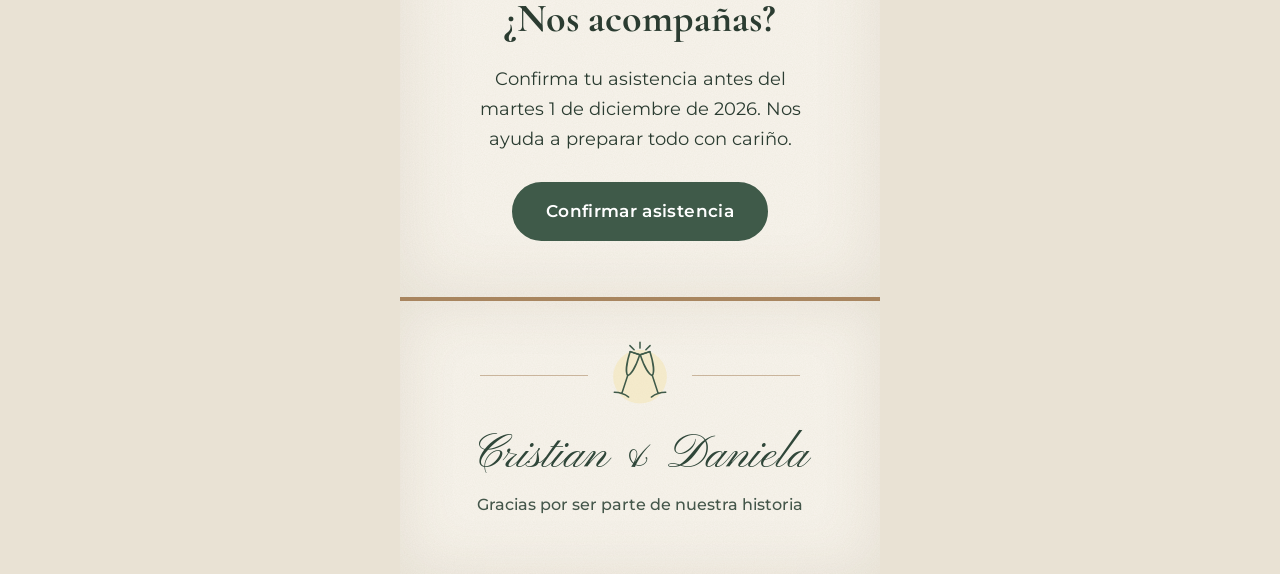
==== commit d2c5723e: "Add files via upload" ====
--- a/index.html
+++ b/index.html
@@ -218,6 +218,12 @@
         <button type="button" class="muestra" data-color="#C5DEC9" data-nombre="Menta" aria-label="Menta" aria-pressed="false" style="--c:#C5DEC9"></button>
         <button type="button" class="muestra" data-color="#BCD7E6" data-nombre="Celeste" aria-label="Celeste" aria-pressed="false" style="--c:#BCD7E6"></button>
         <button type="button" class="muestra" data-color="#D4CBE6" data-nombre="Lavanda" aria-label="Lavanda" aria-pressed="false" style="--c:#D4CBE6"></button>
+        <button type="button" class="muestra" data-color="#F4C0B5" data-nombre="Coral suave" aria-label="Coral suave" aria-pressed="false" style="--c:#F4C0B5"></button>
+        <button type="button" class="muestra" data-color="#D6E6B8" data-nombre="Pistacho" aria-label="Pistacho" aria-pressed="false" style="--c:#D6E6B8"></button>
+        <button type="button" class="muestra" data-color="#B7E0D8" data-nombre="Aguamarina" aria-label="Aguamarina" aria-pressed="false" style="--c:#B7E0D8"></button>
+        <button type="button" class="muestra" data-color="#E6CCE3" data-nombre="Orquídea" aria-label="Orquídea" aria-pressed="false" style="--c:#E6CCE3"></button>
+        <button type="button" class="muestra" data-color="#C4D3E8" data-nombre="Azul niebla" aria-label="Azul niebla" aria-pressed="false" style="--c:#C4D3E8"></button>
+        <button type="button" class="muestra" data-color="#F2BCD0" data-nombre="Rosa chicle" aria-label="Rosa chicle" aria-pressed="false" style="--c:#F2BCD0"></button>
       </div>
       <p class="color-actual" id="color-actual" role="status" aria-live="polite">Rosa empolvado</p>
 
@@ -235,20 +241,23 @@
     <section class="seccion seccion-tarjeta" id="regalos" aria-labelledby="t-regalos">
       <div class="cabecera" aria-hidden="true"><svg class="boceto"><use href="#b-regalo"/></svg></div>
       <h2 id="t-regalos">Mesa de regalos</h2>
-      <p class="texto">Tu presencia es nuestro mejor regalo. Si deseas tener un detalle con nosotros, puedes hacerlo por Nequi o con el código QR.</p>
-
-      <div class="nequi">
-        <p class="nequi-num">318 694 0184</p>
-        <button type="button" class="boton boton-secundario btn-copiar" data-copiar="3186940184" data-original="Copiar número">
+      <p class="texto">Tu presencia es nuestro mejor regalo. Con mucho cariño recibiremos cualquier detalle en físico, y para que sea más práctico para todos también dejamos la opción de una transferencia con nuestras llaves Bre-B.</p>
+
+      <p class="sub">Nuestras llaves Bre-B</p>
+      <div class="llave">
+        <p class="llave-nombre">Daniela</p>
+        <p class="llave-valor">@cabarcas5129</p>
+        <button type="button" class="boton boton-secundario btn-copiar" data-copiar="@cabarcas5129" data-original="Copiar llave">
           <svg class="icono" viewBox="0 0 24 24" aria-hidden="true"><rect x="9" y="9" width="11" height="11" rx="2"/><path d="M5 15V6a2 2 0 0 1 2-2h9"/></svg>
-          <span class="btn-texto">Copiar número</span>
+          <span class="btn-texto">Copiar llave</span>
         </button>
       </div>
-      <div class="nequi">
-        <p class="nequi-num">310 320 0462</p>
-        <button type="button" class="boton boton-secundario btn-copiar" data-copiar="3103200462" data-original="Copiar número">
+      <div class="llave">
+        <p class="llave-nombre">Cristian</p>
+        <p class="llave-valor">@crr006</p>
+        <button type="button" class="boton boton-secundario btn-copiar" data-copiar="@crr006" data-original="Copiar llave">
           <svg class="icono" viewBox="0 0 24 24" aria-hidden="true"><rect x="9" y="9" width="11" height="11" rx="2"/><path d="M5 15V6a2 2 0 0 1 2-2h9"/></svg>
-          <span class="btn-texto">Copiar número</span>
+          <span class="btn-texto">Copiar llave</span>
         </button>
       </div>
       <p class="aviso-copiado" id="aviso-copiado" role="status" aria-live="polite"></p>
--- a/style.css
+++ b/style.css
@@ -225,6 +225,7 @@
 .prenda .boton-g circle { fill: var(--texto); opacity: .75; }
 .prenda figcaption { font-size: 1rem; line-height: 1.4; }
 
+#paleta { display: grid; grid-template-columns: repeat(4, 3rem); justify-content: center; gap: .9rem; max-width: none; }
 .paleta { display: flex; justify-content: center; flex-wrap: wrap; gap: .8rem; max-width: 21rem; margin: 0 auto; }
 
 .muestra {
@@ -253,8 +254,9 @@
 .reservado .detalle { margin: .75rem 0 0; }
 
 /* ===== Regalos ===== */
-.nequi { margin: 0 auto 1.5rem; max-width: 22rem; padding: 1.25rem 1rem; background: var(--carta); border: 1px solid var(--linea); border-radius: 14px; }
-.nequi-num { font-family: var(--f-titulo); font-size: 2.1rem; font-weight: 700; letter-spacing: .04em; font-variant-numeric: tabular-nums; margin-bottom: .85rem; }
+.llave { margin: 0 auto 1.5rem; max-width: 22rem; padding: 1.25rem 1rem; background: var(--carta); border: 1px solid var(--linea); border-radius: 14px; }
+.llave-nombre { font-size: 1rem; font-weight: 500; color: var(--texto-suave); }
+.llave-valor { font-family: var(--f-titulo); font-size: 2rem; font-weight: 700; letter-spacing: .02em; overflow-wrap: anywhere; margin-bottom: .85rem; }
 .aviso-copiado { min-height: 1.6rem; font-size: 1rem; font-weight: 500; color: var(--texto-suave); }
 
 /* Separador "o con código QR" */
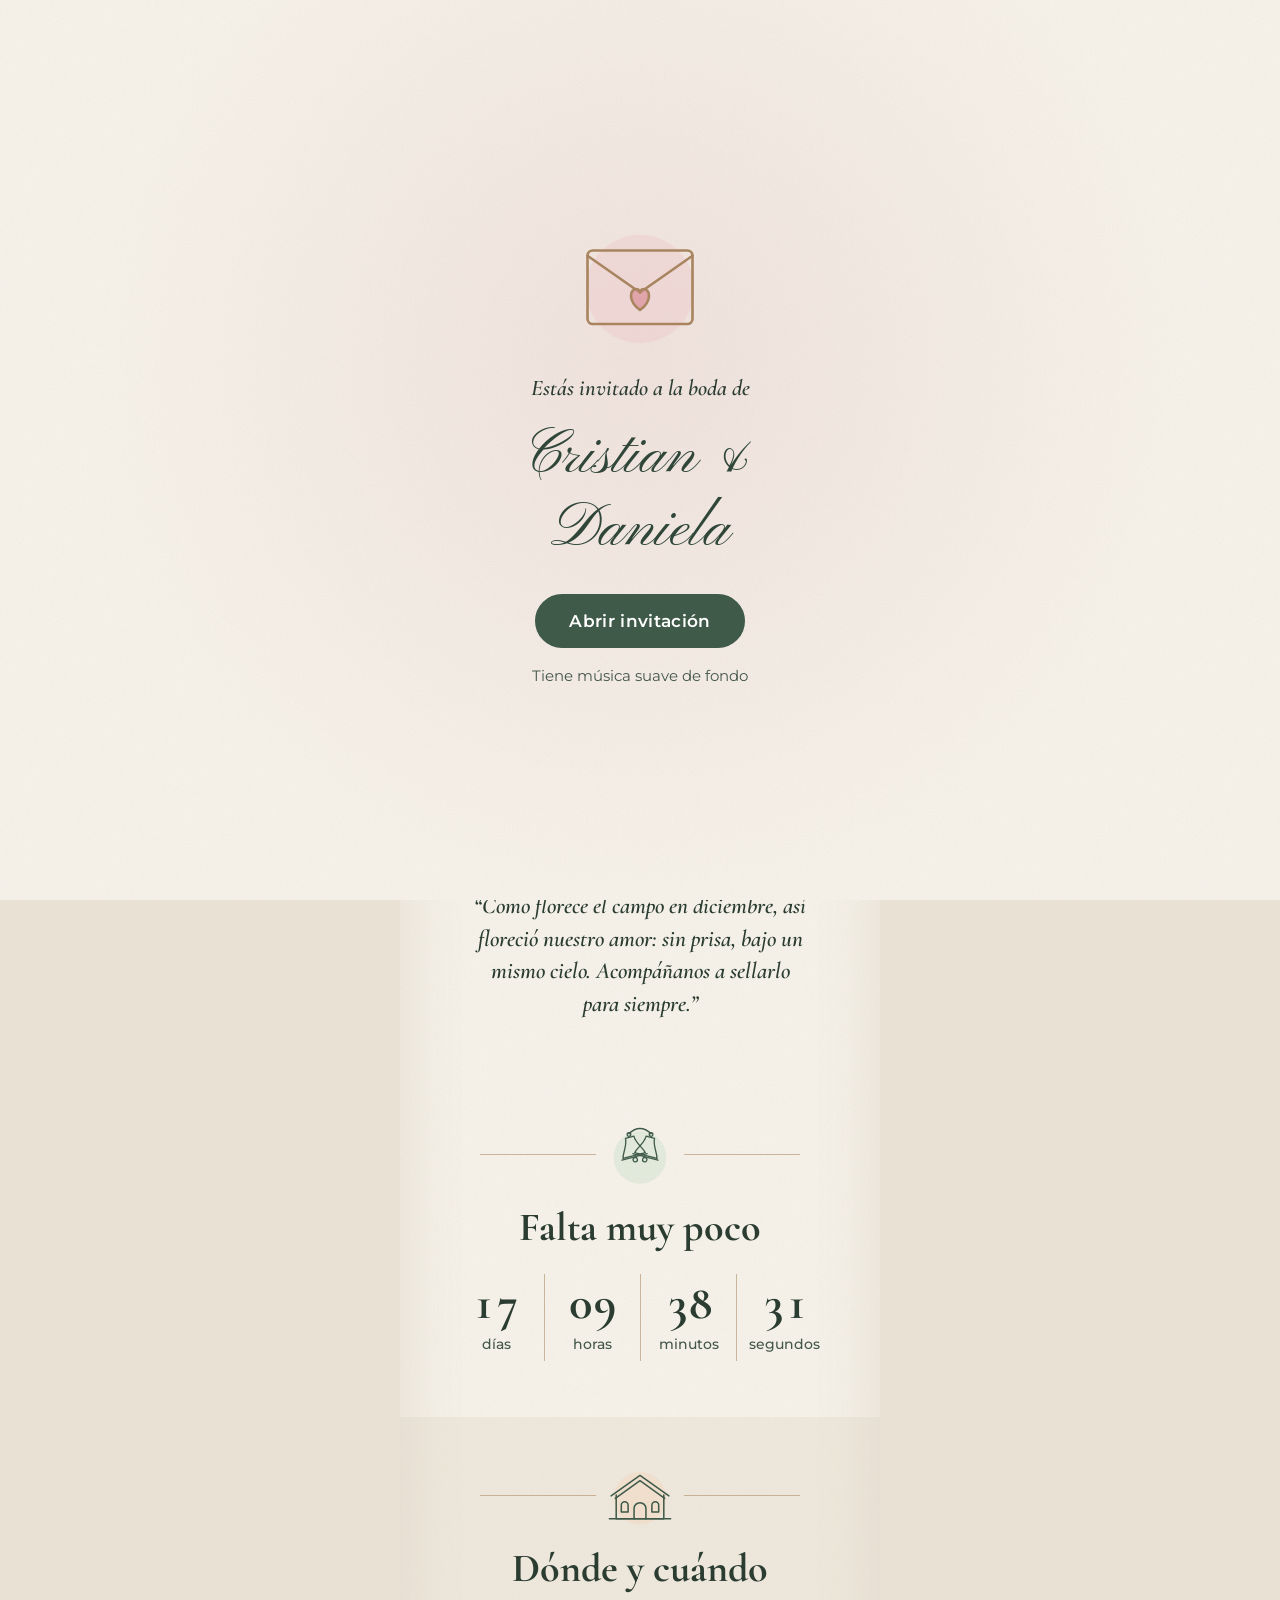
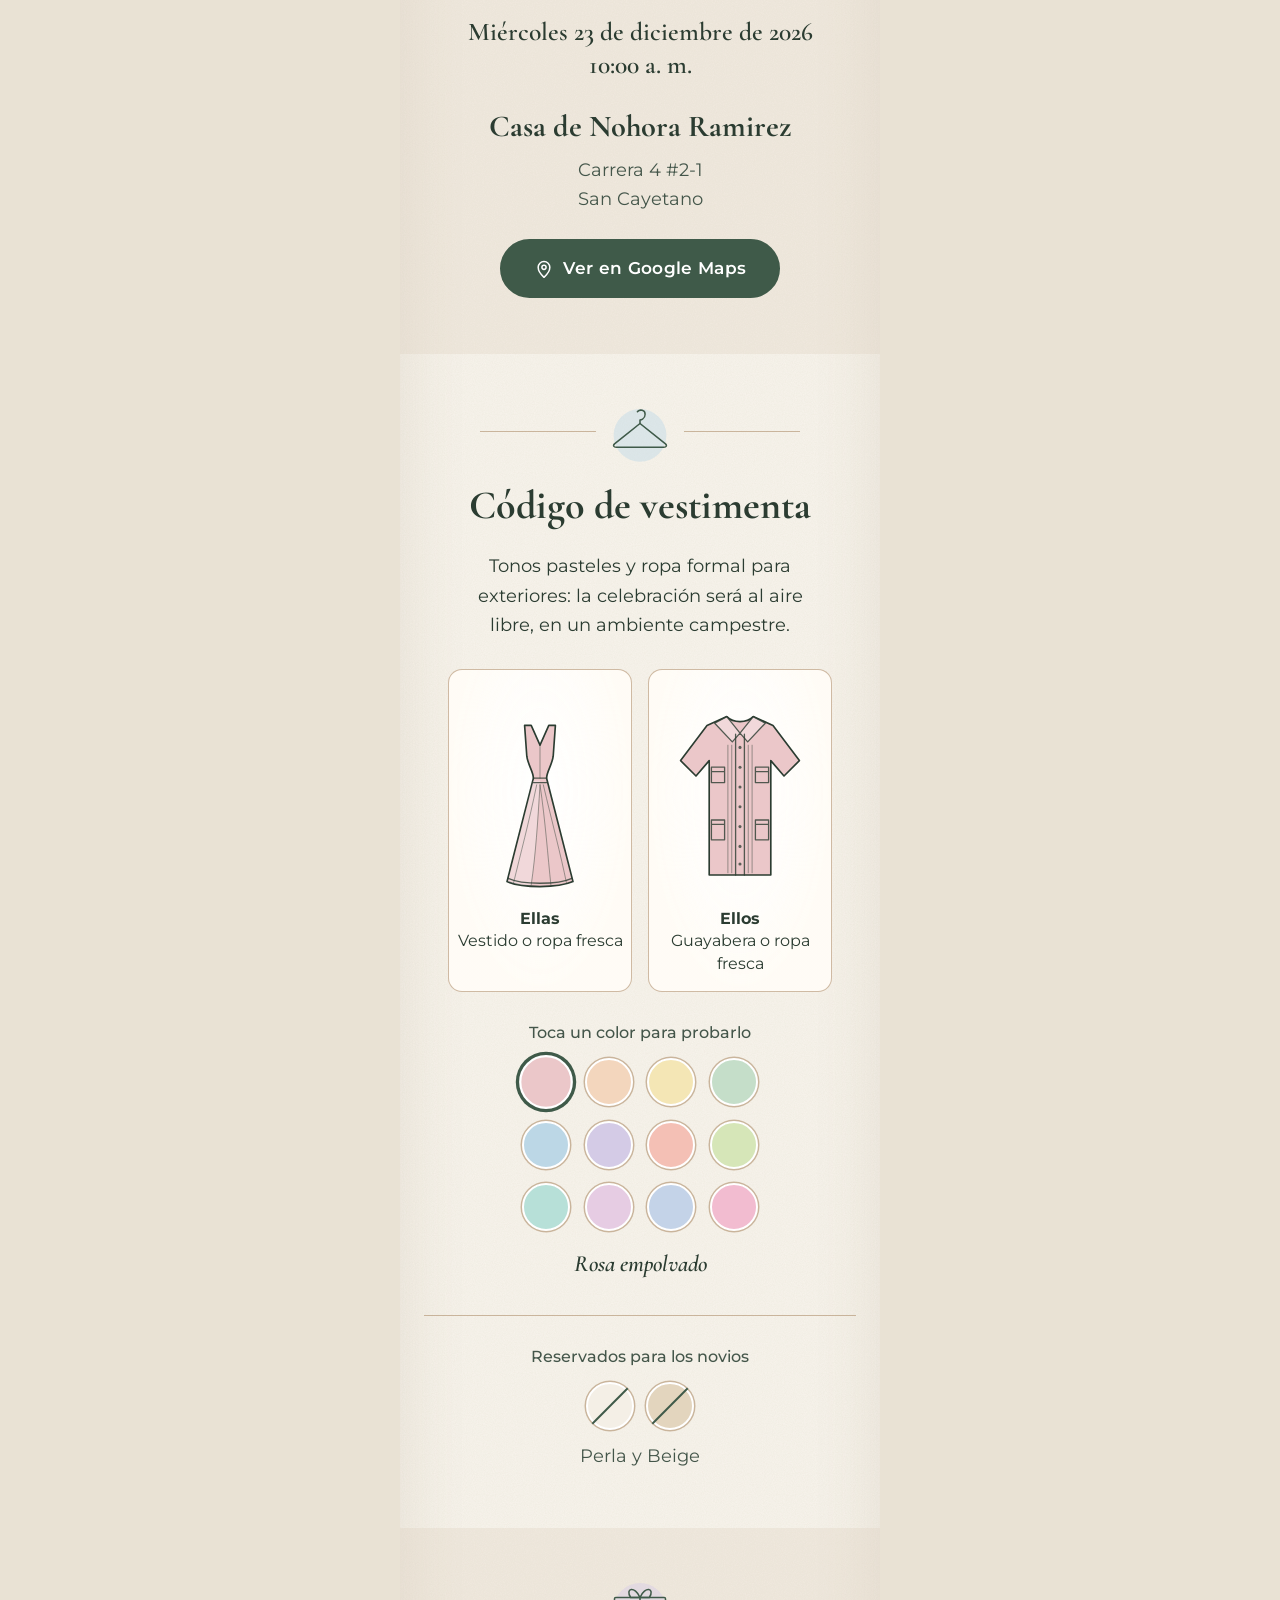
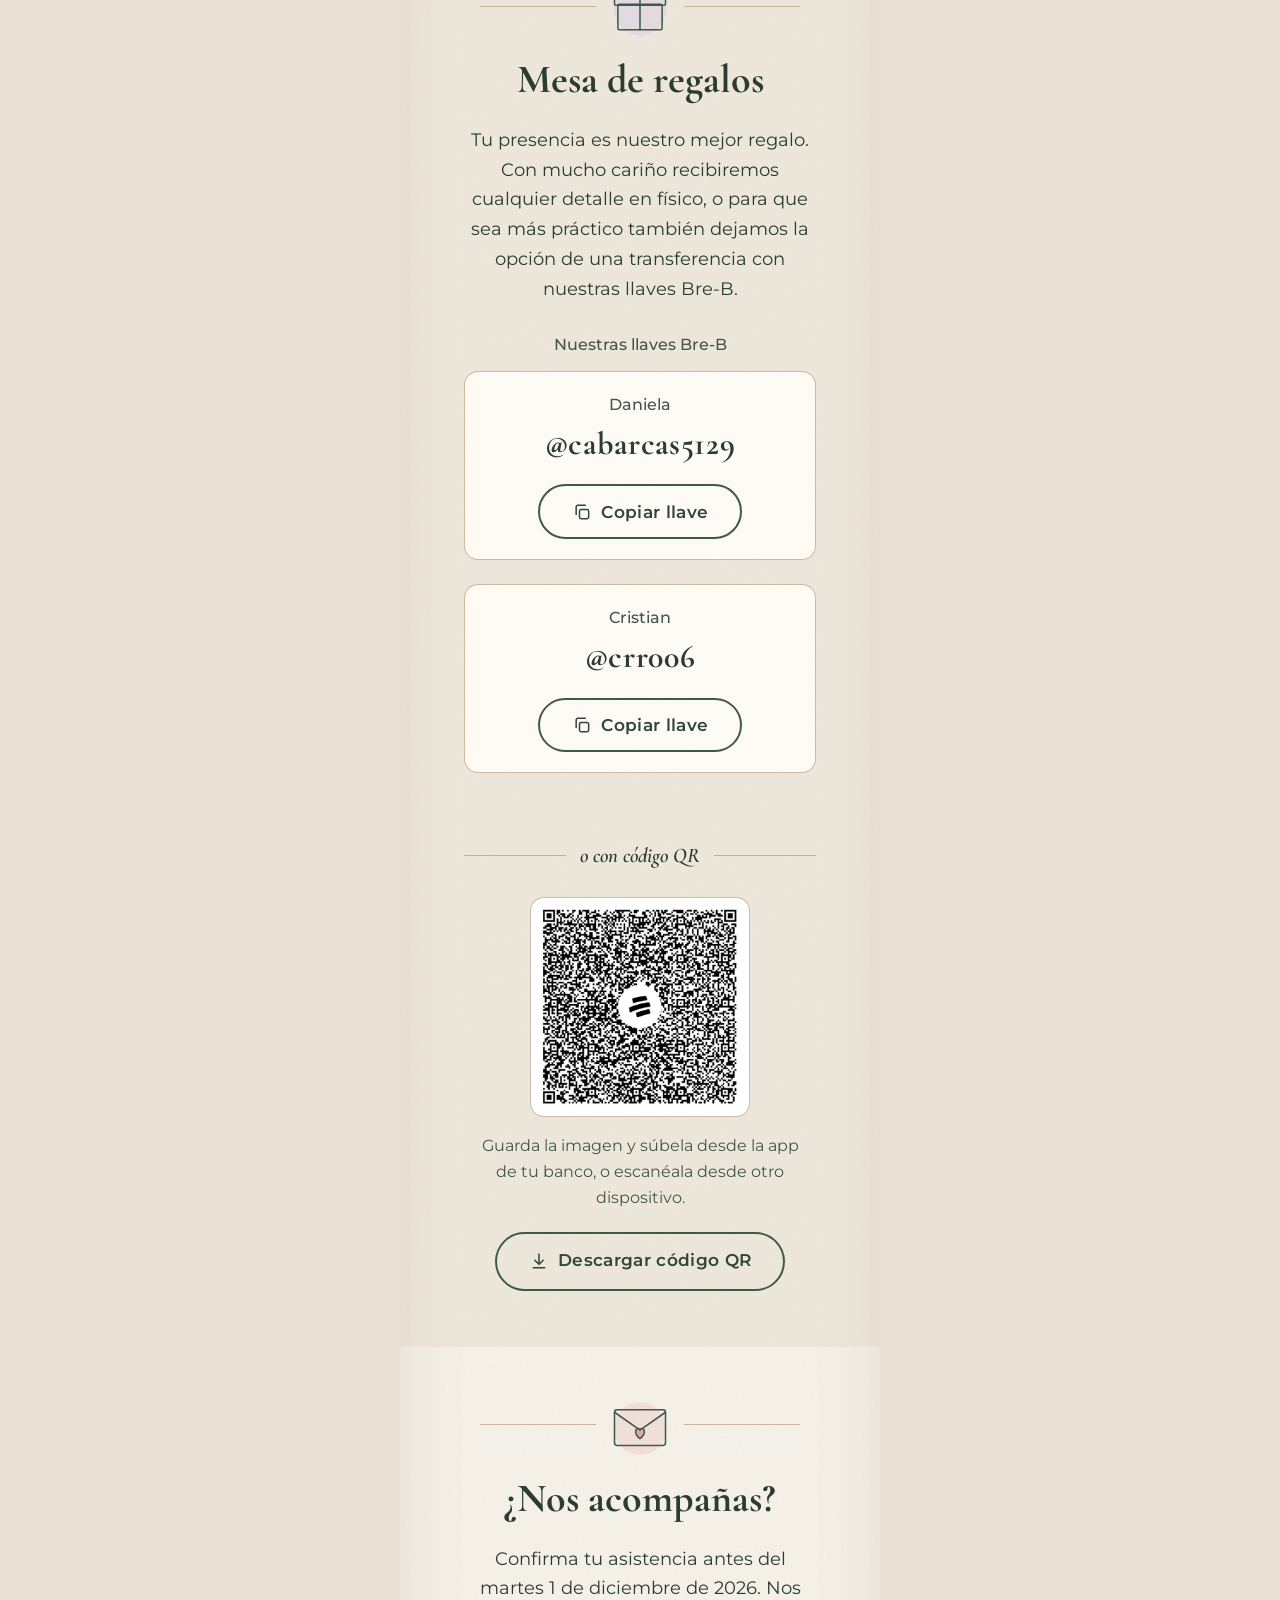
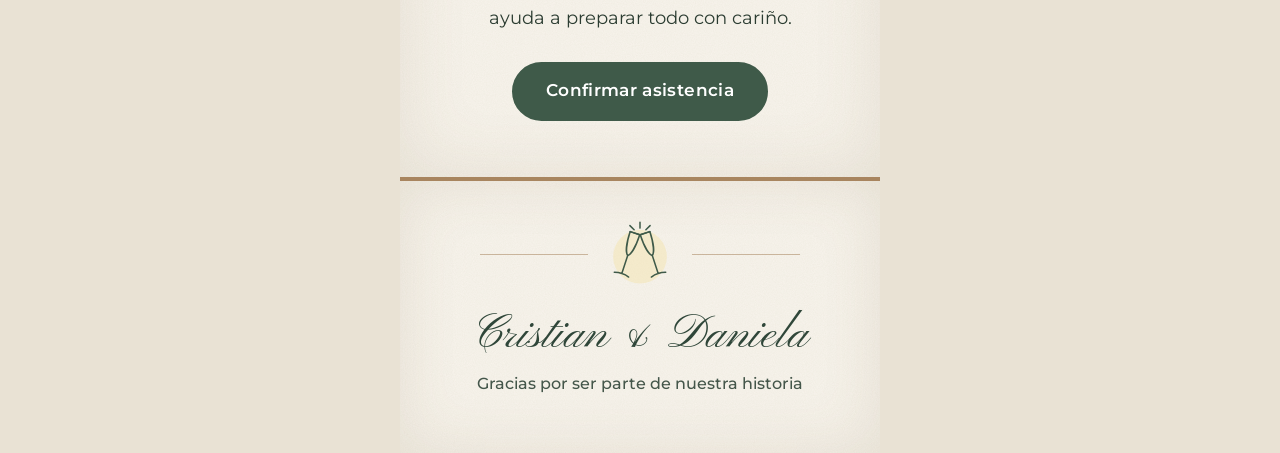
==== commit 5f227b18: "Add files via upload" ====
--- a/index.html
+++ b/index.html
@@ -233,7 +233,7 @@
           <span class="muestra muestra-reservada" style="--c:#F4EFE6" role="img" aria-label="Perla, reservado para los novios"></span>
           <span class="muestra muestra-reservada" style="--c:#E3D5BE" role="img" aria-label="Beige, reservado para los novios"></span>
         </div>
-        <p class="detalle">Perla y beige</p>
+        <p class="detalle">Perla y Beige</p>
       </div>
     </section>
 
@@ -241,7 +241,7 @@
     <section class="seccion seccion-tarjeta" id="regalos" aria-labelledby="t-regalos">
       <div class="cabecera" aria-hidden="true"><svg class="boceto"><use href="#b-regalo"/></svg></div>
       <h2 id="t-regalos">Mesa de regalos</h2>
-      <p class="texto">Tu presencia es nuestro mejor regalo. Con mucho cariño recibiremos cualquier detalle en físico, y para que sea más práctico para todos también dejamos la opción de una transferencia con nuestras llaves Bre-B.</p>
+      <p class="texto">Tu presencia es nuestro mejor regalo. Con mucho cariño recibiremos cualquier detalle en físico, o para que sea más práctico también dejamos la opción de una transferencia con nuestras llaves Bre-B.</p>
 
       <p class="sub">Nuestras llaves Bre-B</p>
       <div class="llave">
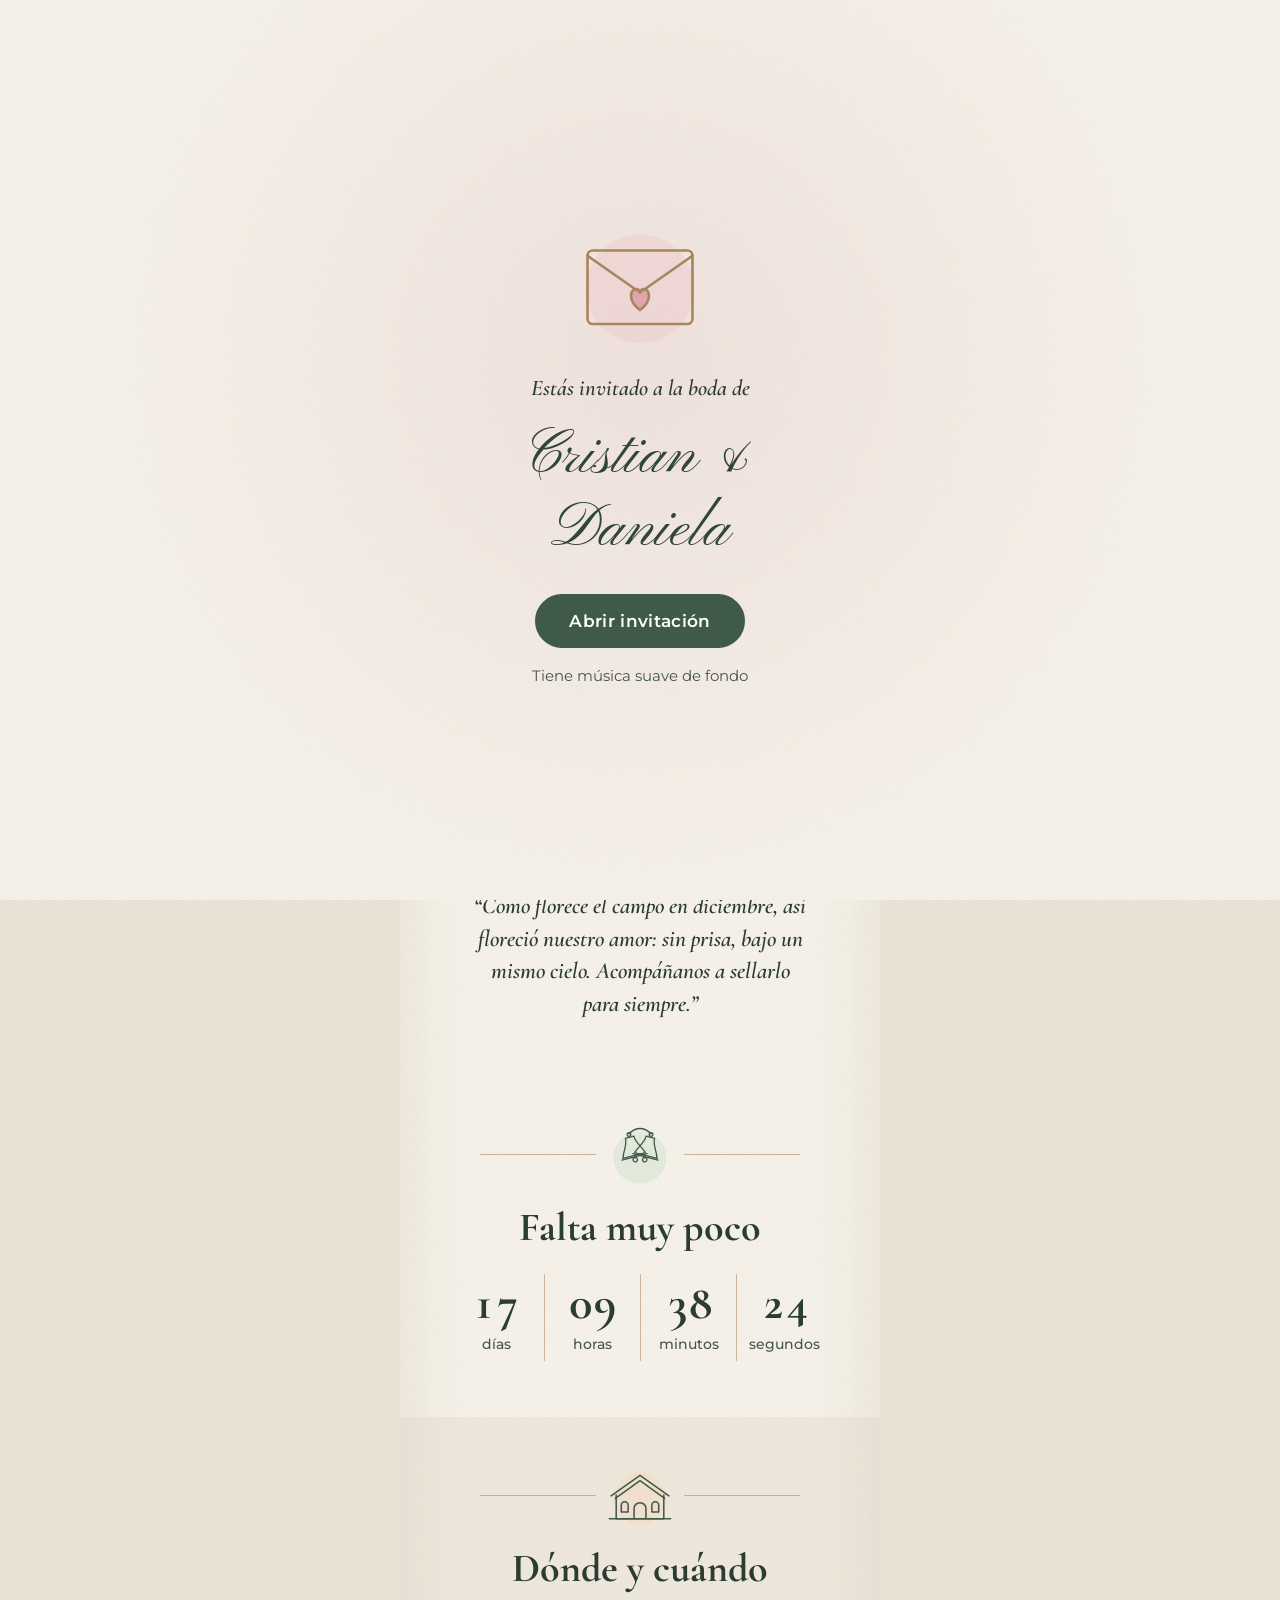
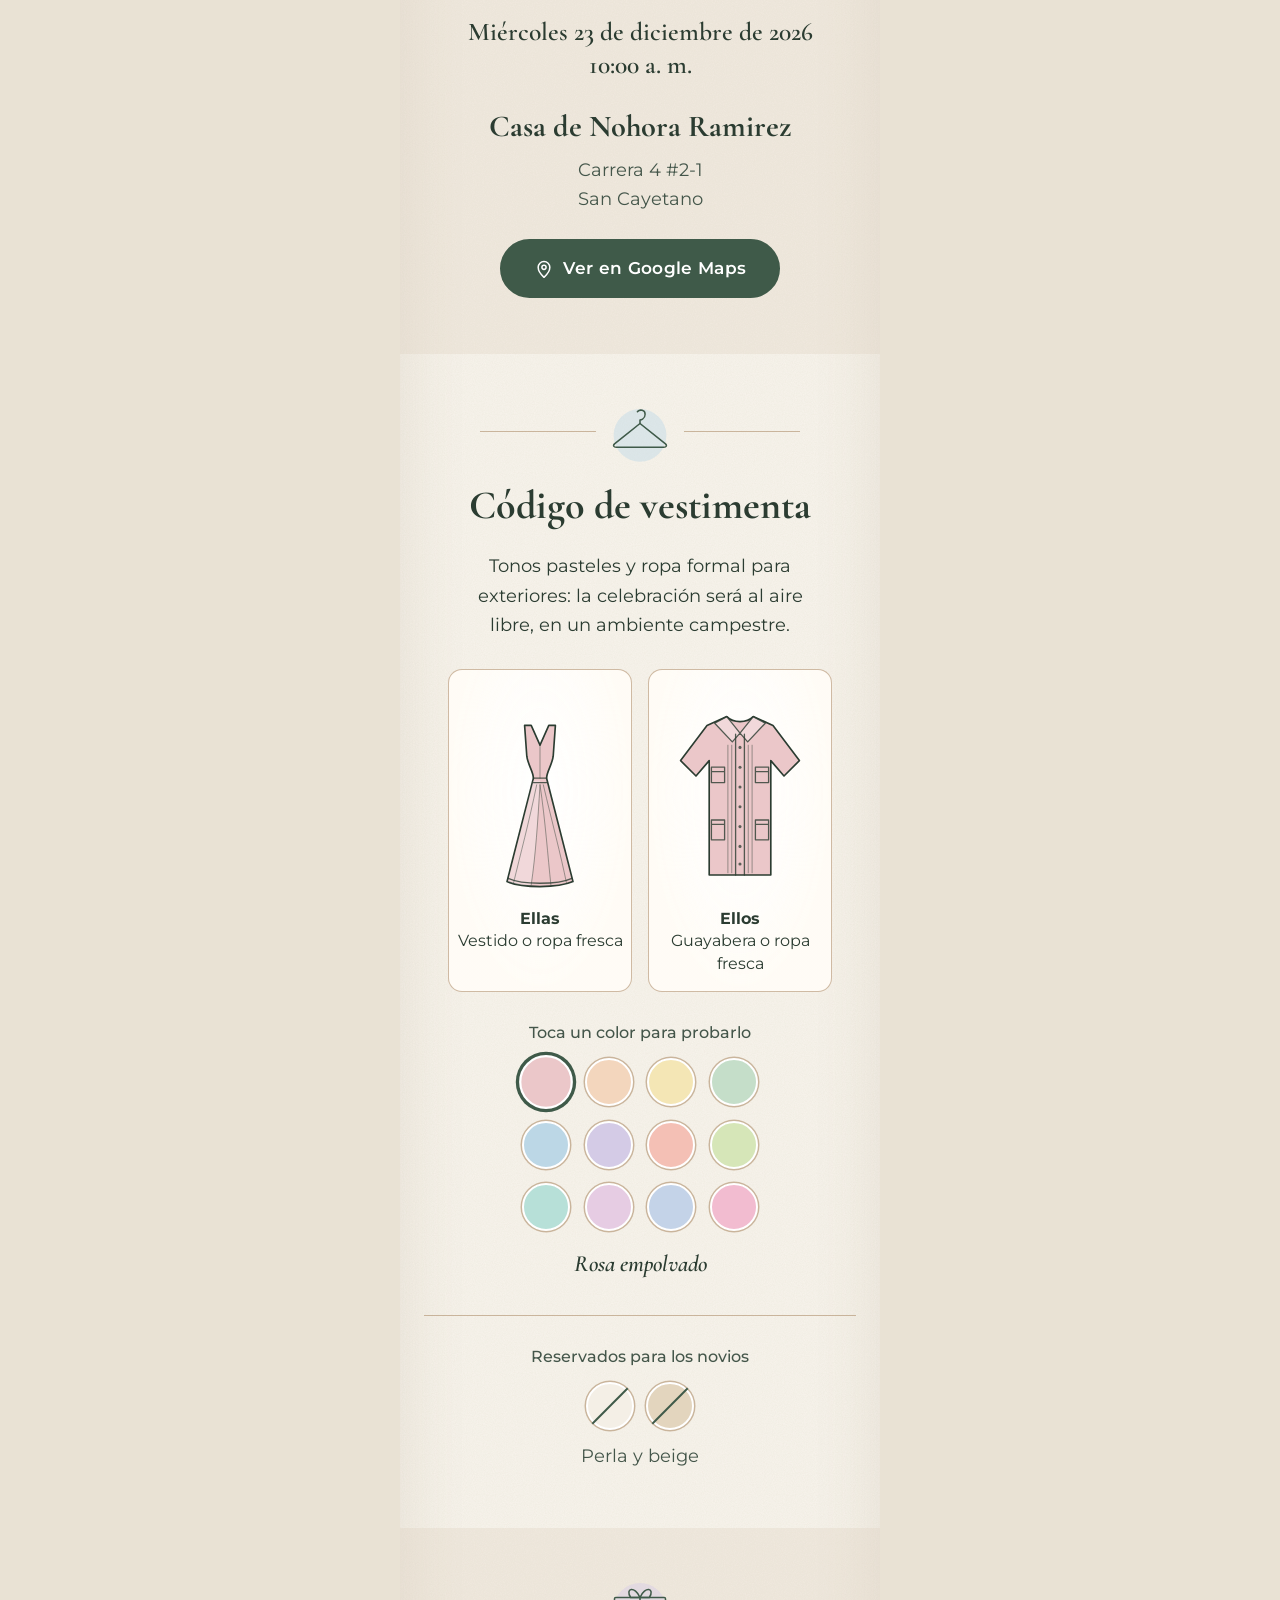
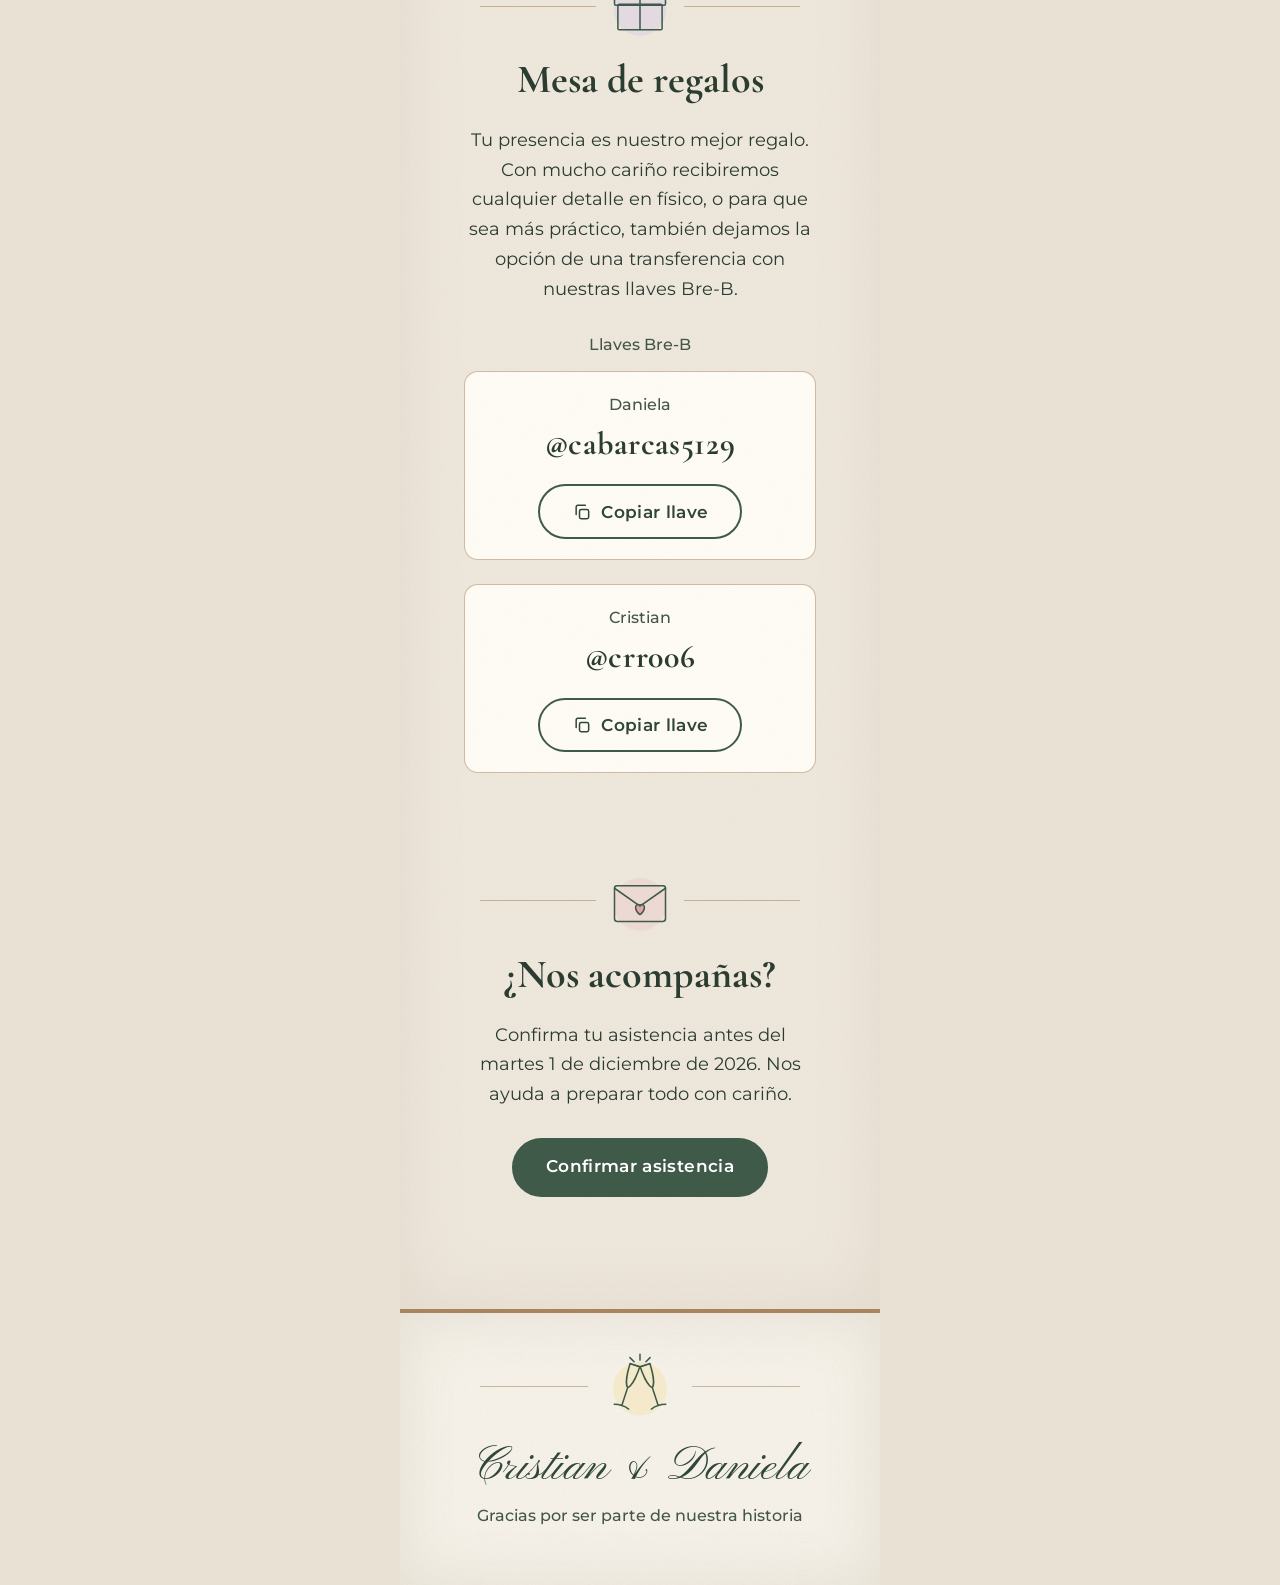
==== commit f3d35ed6: "Add files via upload" ====
--- a/index.html
+++ b/index.html
@@ -233,7 +233,7 @@
           <span class="muestra muestra-reservada" style="--c:#F4EFE6" role="img" aria-label="Perla, reservado para los novios"></span>
           <span class="muestra muestra-reservada" style="--c:#E3D5BE" role="img" aria-label="Beige, reservado para los novios"></span>
         </div>
-        <p class="detalle">Perla y Beige</p>
+        <p class="detalle">Perla y beige</p>
       </div>
     </section>
 
@@ -241,9 +241,9 @@
     <section class="seccion seccion-tarjeta" id="regalos" aria-labelledby="t-regalos">
       <div class="cabecera" aria-hidden="true"><svg class="boceto"><use href="#b-regalo"/></svg></div>
       <h2 id="t-regalos">Mesa de regalos</h2>
-      <p class="texto">Tu presencia es nuestro mejor regalo. Con mucho cariño recibiremos cualquier detalle en físico, o para que sea más práctico también dejamos la opción de una transferencia con nuestras llaves Bre-B.</p>
-
-      <p class="sub">Nuestras llaves Bre-B</p>
+      <p class="texto">Tu presencia es nuestro mejor regalo. Con mucho cariño recibiremos cualquier detalle en físico, o para que sea más práctico, también dejamos la opción de una transferencia con nuestras llaves Bre-B.</p>
+
+      <p class="sub">Llaves Bre-B</p>
       <div class="llave">
         <p class="llave-nombre">Daniela</p>
         <p class="llave-valor">@cabarcas5129</p>
@@ -262,25 +262,13 @@
       </div>
       <p class="aviso-copiado" id="aviso-copiado" role="status" aria-live="polite"></p>
 
-      <!-- Código QR: imagen en img/qr_cristian.jpeg -->
-      <p class="o"><span>o con código QR</span></p>
-      <figure class="qr" id="qr">
-        <img id="qr-img" src="img/qr_cristian.jpeg" alt="Código QR para enviar tu regalo" width="220" height="220" loading="lazy" decoding="async">
-        <figcaption>Guarda la imagen y súbela desde la app de tu banco, o escanéala desde otro dispositivo.</figcaption>
-        <a class="boton boton-secundario" href="img/qr_cristian.jpeg" download="qr-regalo-boda.jpeg">
-          <svg class="icono" viewBox="0 0 24 24" aria-hidden="true"><path d="M12 4v11"/><path d="M7 11l5 5 5-5"/><path d="M5 20h14"/></svg>
-          Descargar código QR
-        </a>
-      </figure>
-    </section>
-
     <!-- 6. RSVP -->
     <section class="seccion" id="rsvp" aria-labelledby="t-rsvp">
       <div class="cabecera" aria-hidden="true"><svg class="boceto"><use href="#b-sobre"/></svg></div>
       <h2 id="t-rsvp">¿Nos acompañas?</h2>
       <p class="texto">Confirma tu asistencia antes del martes 1 de diciembre de 2026. Nos ayuda a preparar todo con cariño.</p>
       <p class="texto texto-cupo" id="rsvp-cupo" hidden></p>
-      <a class="boton" id="btn-rsvp" href="https://docs.google.com/forms/d/e/1FAIpQLSelB1e9CUkrvqD7jZTeqcY4k7G7jV34pKF-gRVi69Mst3VeZw/viewform" target="_blank" rel="noopener noreferrer">Confirmar asistencia</a>
+      <a class="boton" id="btn-rsvp" href="https://docs.google.com/forms/d/e/1FAIpQLSfXcjU_LtfSiUPpQT5XkKz1VHEXfG15GgBuxqt1-U_3YwBC2Q/viewform" target="_blank" rel="noopener noreferrer">Confirmar asistencia</a>
     </section>
 
   </main>
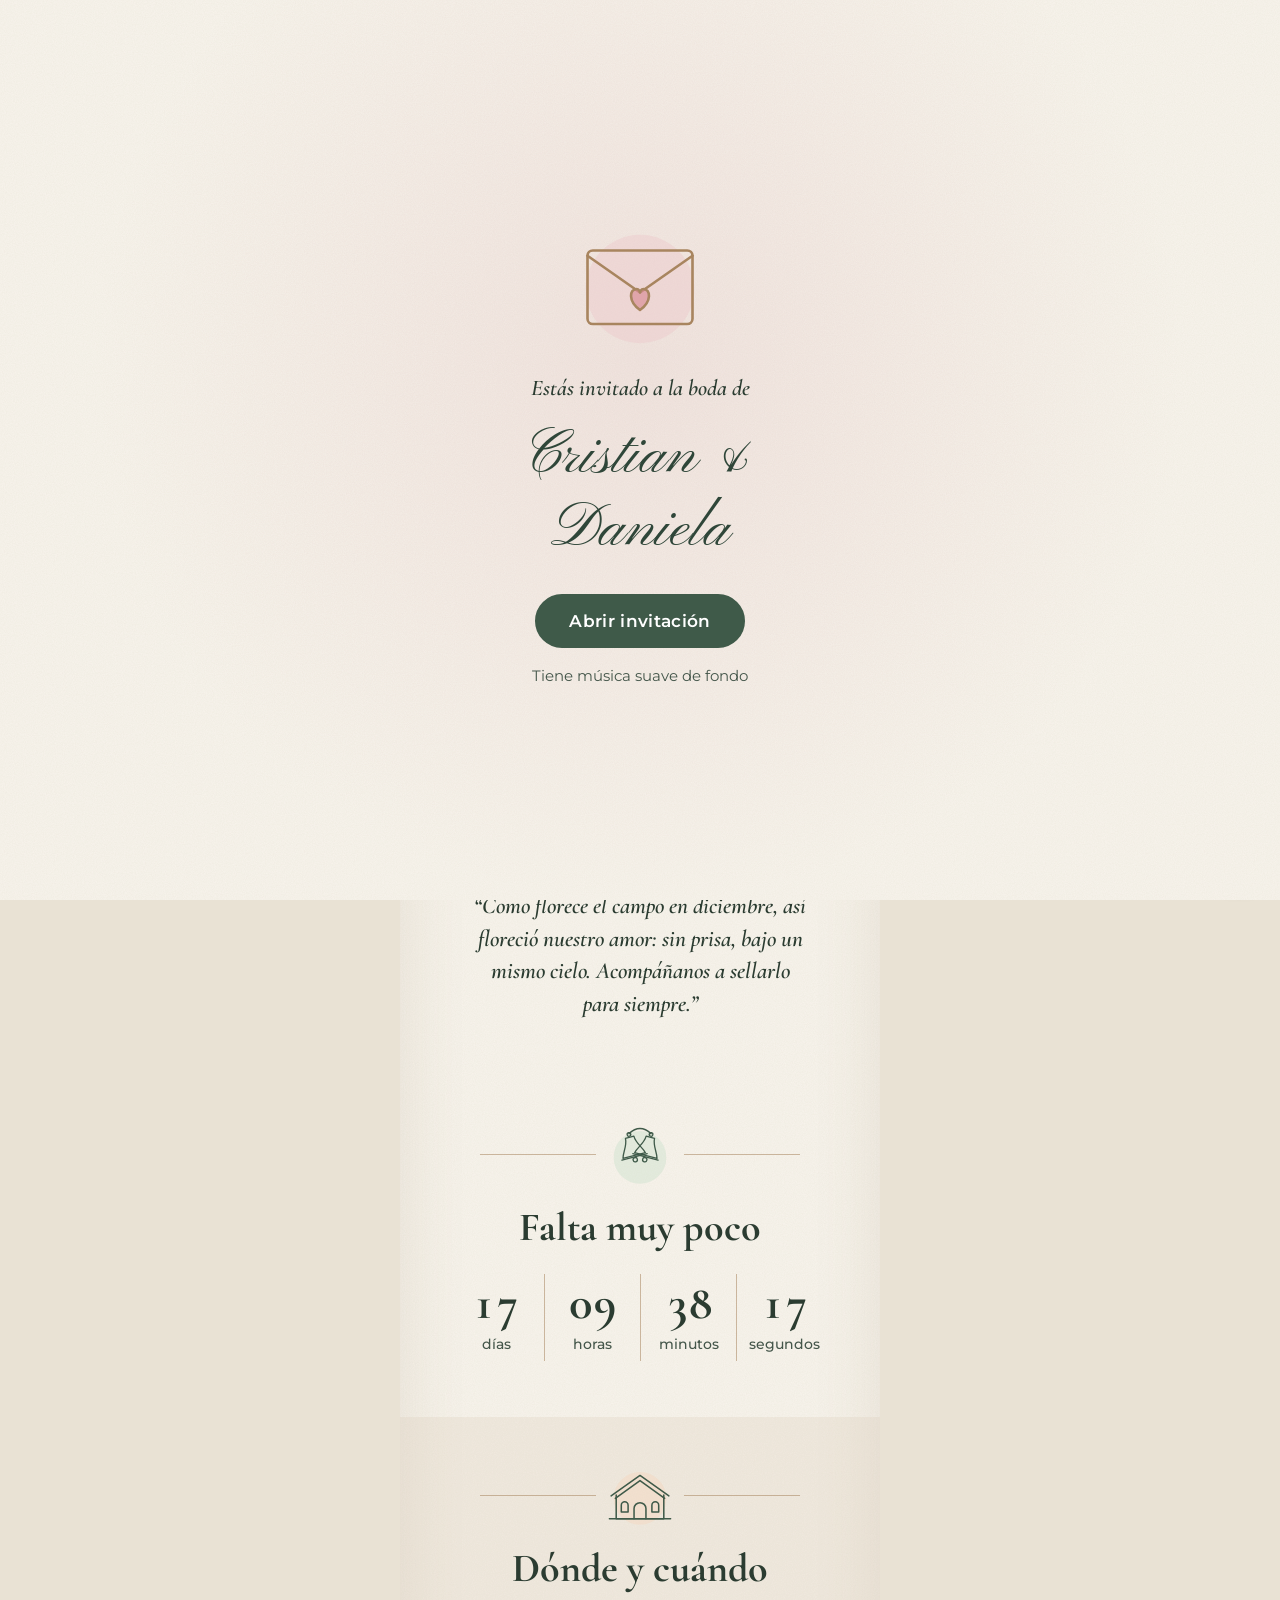
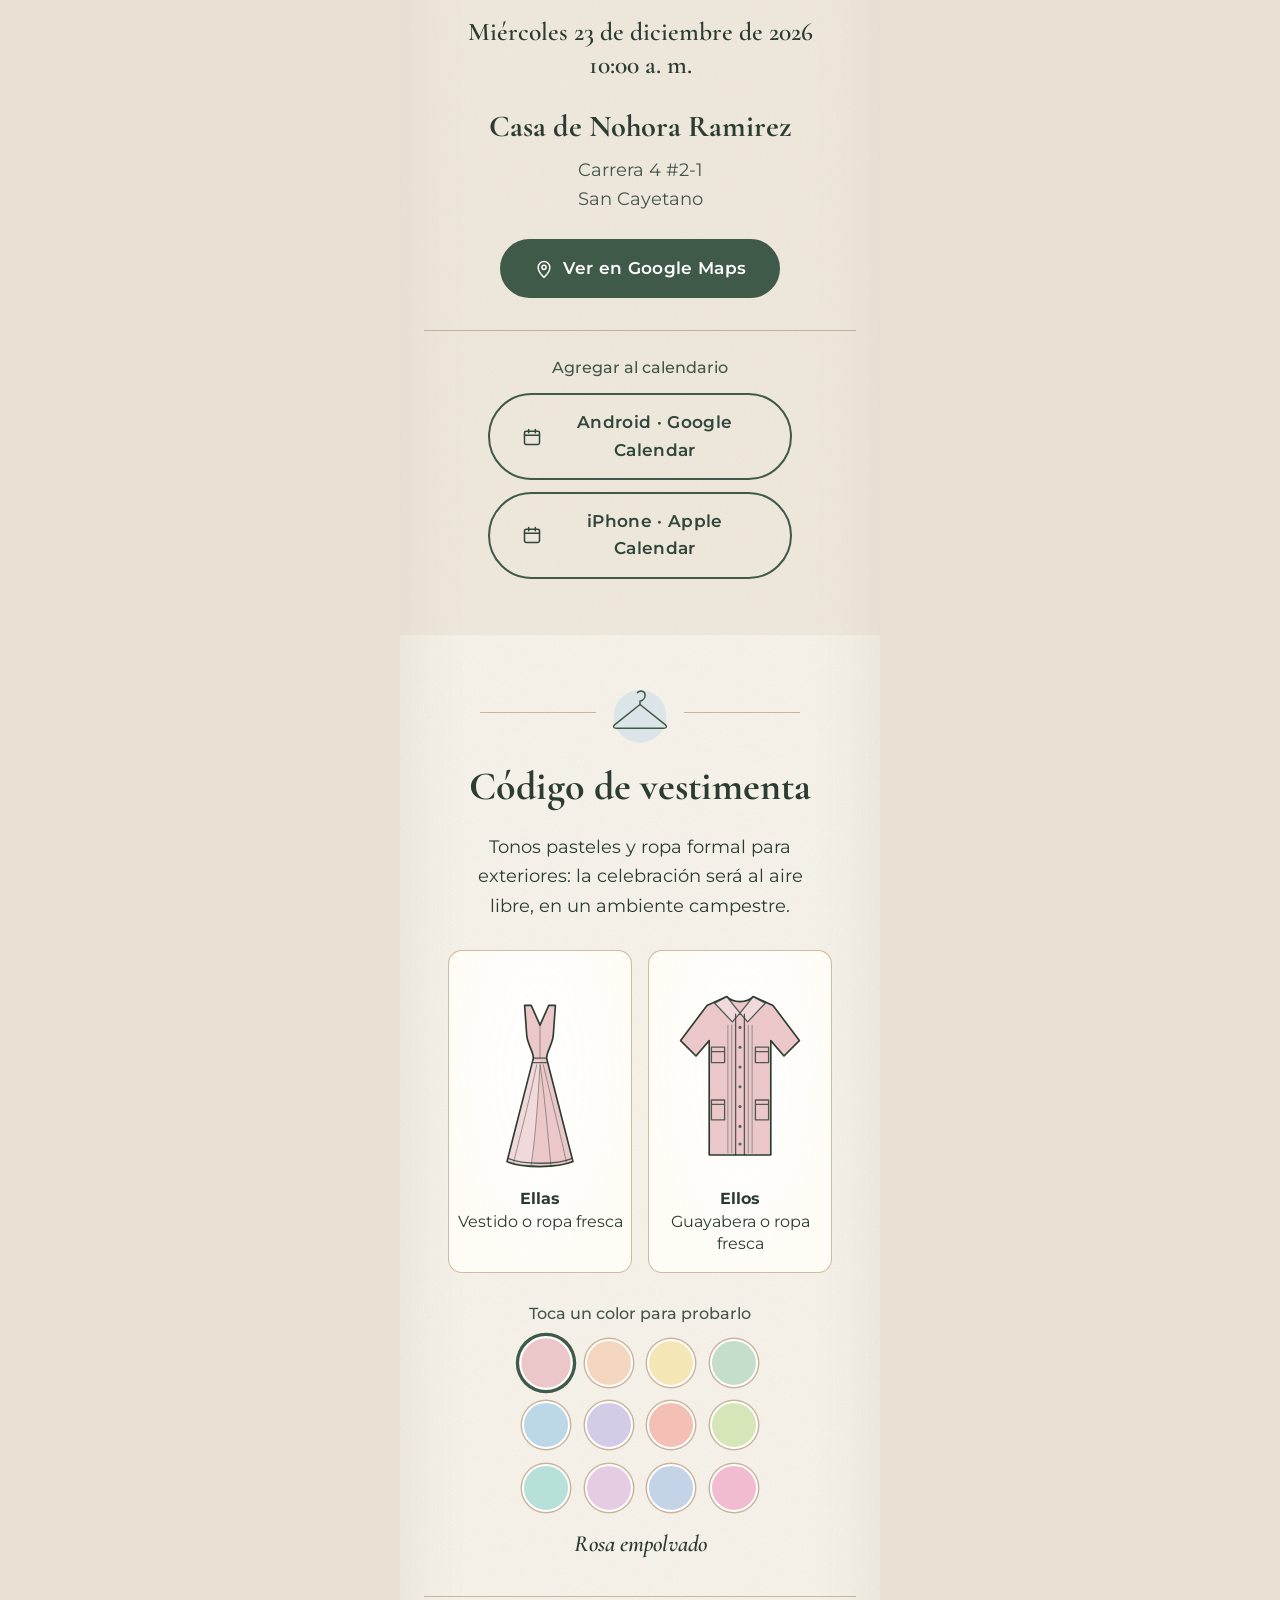
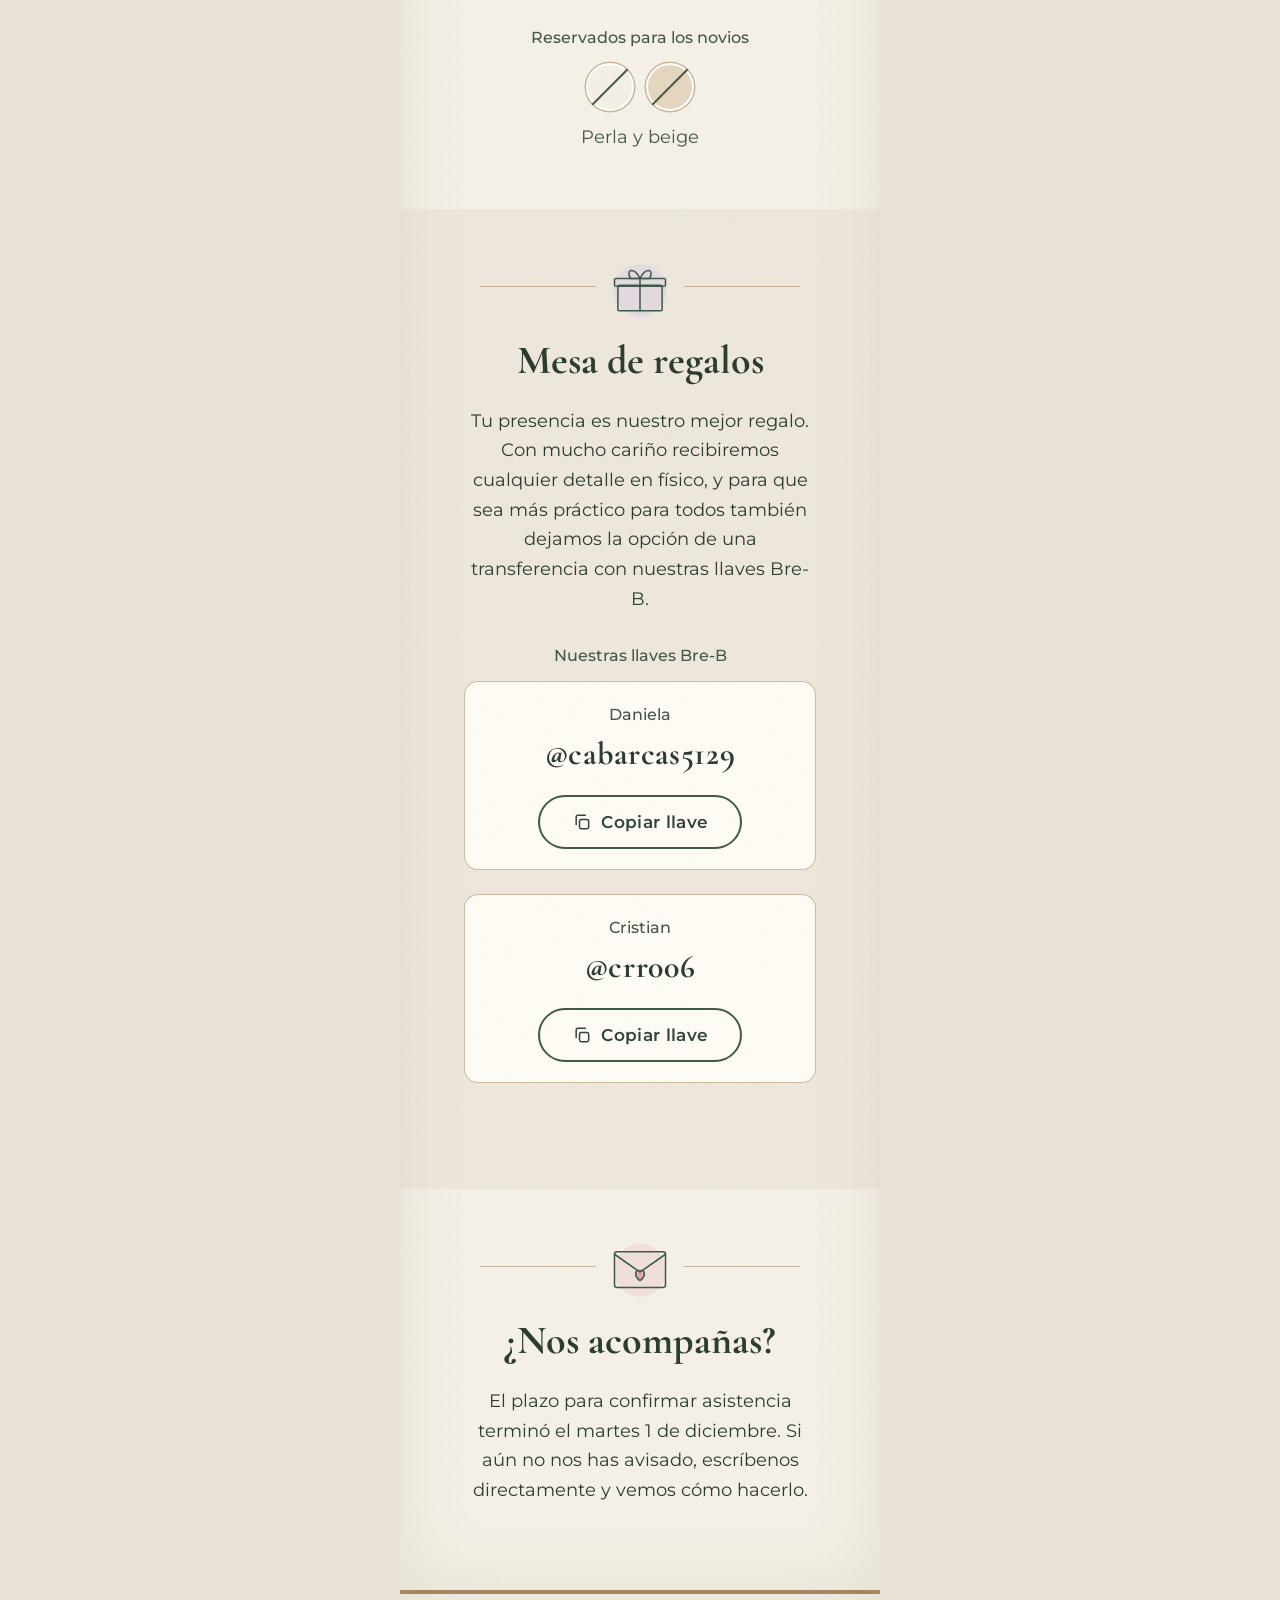
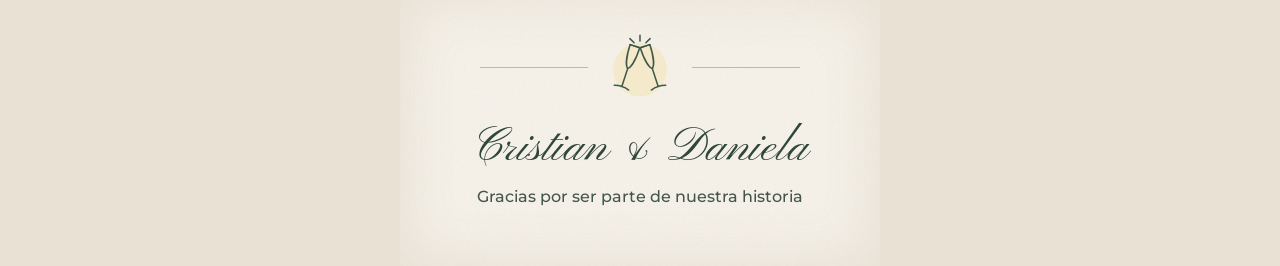
==== commit b832b328: "Add files via upload" ====
--- a/index.html
+++ b/index.html
@@ -8,6 +8,17 @@
   <title>Cristian &amp; Daniela · Nuestra boda</title>
   <meta name="description" content="Estás invitado a la boda de Cristian y Daniela. Miércoles 23 de diciembre de 2026.">
 
+  <!-- Vista previa al compartir el enlace (WhatsApp, etc.). La imagen debe estar en img/preview.jpg -->
+  <meta property="og:type" content="website">
+  <meta property="og:locale" content="es_CO">
+  <meta property="og:title" content="Cristian &amp; Daniela · Nuestra boda">
+  <meta property="og:description" content="Estás invitado a celebrar con nosotros el miércoles 23 de diciembre de 2026. Abre tu invitación.">
+  <meta property="og:image" content="https://crubio29-cpu.github.io/boda-cristian-daniela/img/preview.jpg?v=2">
+  <meta property="og:image:width" content="1200">
+  <meta property="og:image:height" content="630">
+  <meta name="twitter:card" content="summary_large_image">
+  <meta name="twitter:image" content="https://crubio29-cpu.github.io/boda-cristian-daniela/img/preview.jpg?v=2">
+
   <link rel="preconnect" href="https://fonts.googleapis.com">
   <link rel="preconnect" href="https://fonts.gstatic.com" crossorigin>
   <link href="https://fonts.googleapis.com/css2?family=Cormorant+Garamond:ital,wght@0,500;0,600;0,700;1,500;1,600&family=Montserrat:wght@400;500;600&family=Pinyon+Script&display=swap" rel="stylesheet">
@@ -20,7 +31,7 @@
   <div class="portada" id="portada" role="dialog" aria-modal="true" aria-label="Invitación de boda de Cristian y Daniela">
     <div class="portada-contenido">
       <svg class="boceto boceto-sobre" aria-hidden="true"><use href="#b-sobre"/></svg>
-      <p class="portada-texto">Estás invitado a la boda de</p>
+      <p class="portada-texto" id="portada-texto">Estás invitado a la boda de</p>
       <p class="portada-nombres">Cristian &amp; Daniela</p>
       <p class="portada-para" id="portada-para" hidden></p>
       <button type="button" class="boton" id="btn-abrir">Abrir invitación</button>
@@ -131,7 +142,7 @@
     <header class="hero" id="inicio">
       <svg class="boceto boceto-anillos" aria-hidden="true"><use href="#b-anillos"/></svg>
 
-      <p class="hero-invita">Con el corazón lleno de alegría te invitamos a celebrar nuestra boda</p>
+      <p class="hero-invita" id="hero-invita">Con el corazón lleno de alegría te invitamos a celebrar nuestra boda</p>
 
       <!-- Arco colonial con foto: guarda tu imagen como img/novios.jpg (o .jpeg, .png, .webp) -->
       <div class="arco-marco">
@@ -170,6 +181,18 @@
         <svg class="icono" viewBox="0 0 24 24" aria-hidden="true"><path d="M12 22s7-6.2 7-12a7 7 0 0 0-14 0c0 5.8 7 12 7 12z"/><circle cx="12" cy="10" r="2.5"/></svg>
         Ver en Google Maps
       </a>
+
+      <div class="calendario">
+        <p class="sub">Agregar al calendario</p>
+        <a class="boton boton-secundario" href="https://calendar.google.com/calendar/render?action=TEMPLATE&amp;text=Boda+de+Cristian+y+Daniela&amp;dates=20261223T150000Z/20261223T200000Z&amp;details=C%C3%B3digo+de+vestimenta%3A+tonos+pastel+y+ropa+formal+para+exteriores+%28mujeres%3A+vestido+o+ropa+fresca%3B+hombres%3A+guayabera+o+ropa+fresca%29.+Colores+reservados+para+los+novios%3A+perla+y+beige.+Mapa%3A+https%3A%2F%2Fmaps.app.goo.gl%2FuWxaTqTMLRFbRPK79&amp;location=Casa+de+Nohora+Ramirez%2C+Carrera+4+%232-1%2C+San+Cayetano" target="_blank" rel="noopener noreferrer">
+          <svg class="icono" viewBox="0 0 24 24" aria-hidden="true"><rect x="3" y="5" width="18" height="16" rx="2"/><path d="M8 3v4M16 3v4M3 10h18"/></svg>
+          Android · Google Calendar
+        </a>
+        <a class="boton boton-secundario" href="boda_cristian_daniela.ics">
+          <svg class="icono" viewBox="0 0 24 24" aria-hidden="true"><rect x="3" y="5" width="18" height="16" rx="2"/><path d="M8 3v4M16 3v4M3 10h18"/></svg>
+          iPhone · Apple Calendar
+        </a>
+      </div>
     </section>
 
     <!-- 4. CÓDIGO DE VESTIMENTA -->
@@ -241,9 +264,9 @@
     <section class="seccion seccion-tarjeta" id="regalos" aria-labelledby="t-regalos">
       <div class="cabecera" aria-hidden="true"><svg class="boceto"><use href="#b-regalo"/></svg></div>
       <h2 id="t-regalos">Mesa de regalos</h2>
-      <p class="texto">Tu presencia es nuestro mejor regalo. Con mucho cariño recibiremos cualquier detalle en físico, o para que sea más práctico, también dejamos la opción de una transferencia con nuestras llaves Bre-B.</p>
-
-      <p class="sub">Llaves Bre-B</p>
+      <p class="texto">Tu presencia es nuestro mejor regalo. Con mucho cariño recibiremos cualquier detalle en físico, y para que sea más práctico para todos también dejamos la opción de una transferencia con nuestras llaves Bre-B.</p>
+
+      <p class="sub">Nuestras llaves Bre-B</p>
       <div class="llave">
         <p class="llave-nombre">Daniela</p>
         <p class="llave-valor">@cabarcas5129</p>
@@ -261,14 +284,20 @@
         </button>
       </div>
       <p class="aviso-copiado" id="aviso-copiado" role="status" aria-live="polite"></p>
+    </section>
 
     <!-- 6. RSVP -->
     <section class="seccion" id="rsvp" aria-labelledby="t-rsvp">
       <div class="cabecera" aria-hidden="true"><svg class="boceto"><use href="#b-sobre"/></svg></div>
       <h2 id="t-rsvp">¿Nos acompañas?</h2>
-      <p class="texto">Confirma tu asistencia antes del martes 1 de diciembre de 2026. Nos ayuda a preparar todo con cariño.</p>
-      <p class="texto texto-cupo" id="rsvp-cupo" hidden></p>
-      <a class="boton" id="btn-rsvp" href="https://docs.google.com/forms/d/e/1FAIpQLSfXcjU_LtfSiUPpQT5XkKz1VHEXfG15GgBuxqt1-U_3YwBC2Q/viewform" target="_blank" rel="noopener noreferrer">Confirmar asistencia</a>
+      <div id="rsvp-abierto">
+        <p class="texto">Confirma tu asistencia antes del martes 1 de diciembre de 2026. Nos ayuda a preparar todo con cariño.</p>
+        <p class="texto texto-cupo" id="rsvp-cupo" hidden></p>
+        <a class="boton" id="btn-rsvp" href="https://docs.google.com/forms/d/e/1FAIpQLSfXcjU_LtfSiUPpQT5XkKz1VHEXfG15GgBuxqt1-U_3YwBC2Q/viewform" target="_blank" rel="noopener noreferrer">Confirmar asistencia</a>
+      </div>
+      <div id="rsvp-cerrado" hidden>
+        <p class="texto">El plazo para confirmar asistencia terminó el martes 1 de diciembre. Si aún no nos has avisado, escríbenos directamente y vemos cómo hacerlo.</p>
+      </div>
     </section>
 
   </main>
--- a/style.css
+++ b/style.css
@@ -45,6 +45,8 @@
   background-image: var(--grano);
   box-shadow: inset 0 0 70px rgba(120, 95, 60, .12);
 }
+
+[hidden] { display: none !important; }
 
 h1, h2 { font-family: var(--f-titulo); font-weight: 700; margin: 0; line-height: 1.15; }
 p { margin: 0; }
@@ -195,7 +197,7 @@
 .unidad + .unidad { border-left: 1px solid var(--linea); }
 .num { font-family: var(--f-titulo); font-size: 3rem; font-weight: 700; line-height: 1.05; font-variant-numeric: tabular-nums; }
 .etq { margin-top: .3rem; font-size: .9rem; font-weight: 500; color: var(--texto-suave); }
-.contador-fin { margin-top: 1.5rem; font-family: var(--f-nombres); font-size: 2.4rem; color: var(--rosa-nombre); }
+.contador-fin { max-width: 21rem; margin: 1.25rem auto 0; font-family: var(--f-titulo); font-style: italic; font-weight: 600; font-size: 1.5rem; line-height: 1.4; }
 
 /* ===== Ubicación ===== */
 .detalle-fecha { font-family: var(--f-titulo); font-size: 1.6rem; font-weight: 600; line-height: 1.3; margin-bottom: 1.25rem; }
@@ -258,24 +260,6 @@
 .llave-nombre { font-size: 1rem; font-weight: 500; color: var(--texto-suave); }
 .llave-valor { font-family: var(--f-titulo); font-size: 2rem; font-weight: 700; letter-spacing: .02em; overflow-wrap: anywhere; margin-bottom: .85rem; }
 .aviso-copiado { min-height: 1.6rem; font-size: 1rem; font-weight: 500; color: var(--texto-suave); }
-
-/* Separador "o con código QR" */
-.o { display: flex; align-items: center; gap: .9rem; max-width: 22rem; margin: 1rem auto 1.5rem; font-family: var(--f-titulo); font-style: italic; font-weight: 600; font-size: 1.3rem; }
-.o::before, .o::after { content: ''; flex: 1; height: 1px; background: var(--linea); }
-
-.qr { margin: 0 auto; max-width: 22rem; }
-.qr[hidden] { display: none; }
-.qr img {
-  display: block;
-  width: min(220px, 72%);
-  height: auto;
-  margin: 0 auto 1rem;
-  padding: 10px;
-  background: #fff;
-  border: 1px solid var(--linea);
-  border-radius: 14px;
-}
-.qr figcaption { max-width: 20rem; margin: 0 auto 1.25rem; font-size: 1rem; color: var(--texto-suave); }
 
 /* ===== Botones ===== */
 .boton {
@@ -356,6 +340,11 @@
 .portada-nombres { font-family: var(--f-nombres); font-size: clamp(3rem, 14vw, 3.8rem); line-height: 1.2; color: var(--salvia-oscuro); margin-bottom: .75rem; }
 .portada-nota { font-size: .95rem; color: var(--texto-suave); }
 
+/* ===== Calendario ===== */
+.calendario { display: flex; flex-direction: column; align-items: center; gap: .75rem; margin-top: 2rem; padding-top: 1.5rem; border-top: 1px solid var(--linea); }
+.calendario .sub { margin-bottom: 0; }
+.calendario .boton { width: 100%; max-width: 19rem; }
+
 /* ===== Invitación personalizada por familia ===== */
 .portada-para { font-family: var(--f-titulo); font-weight: 700; font-size: 1.5rem; line-height: 1.25; margin: -.25rem 0 .75rem; }
 .hero-familia { position: relative; margin-top: 1rem; max-width: 20rem; font-family: var(--f-titulo); font-style: italic; font-weight: 700; font-size: 1.4rem; line-height: 1.3; color: var(--rosa-nombre); }
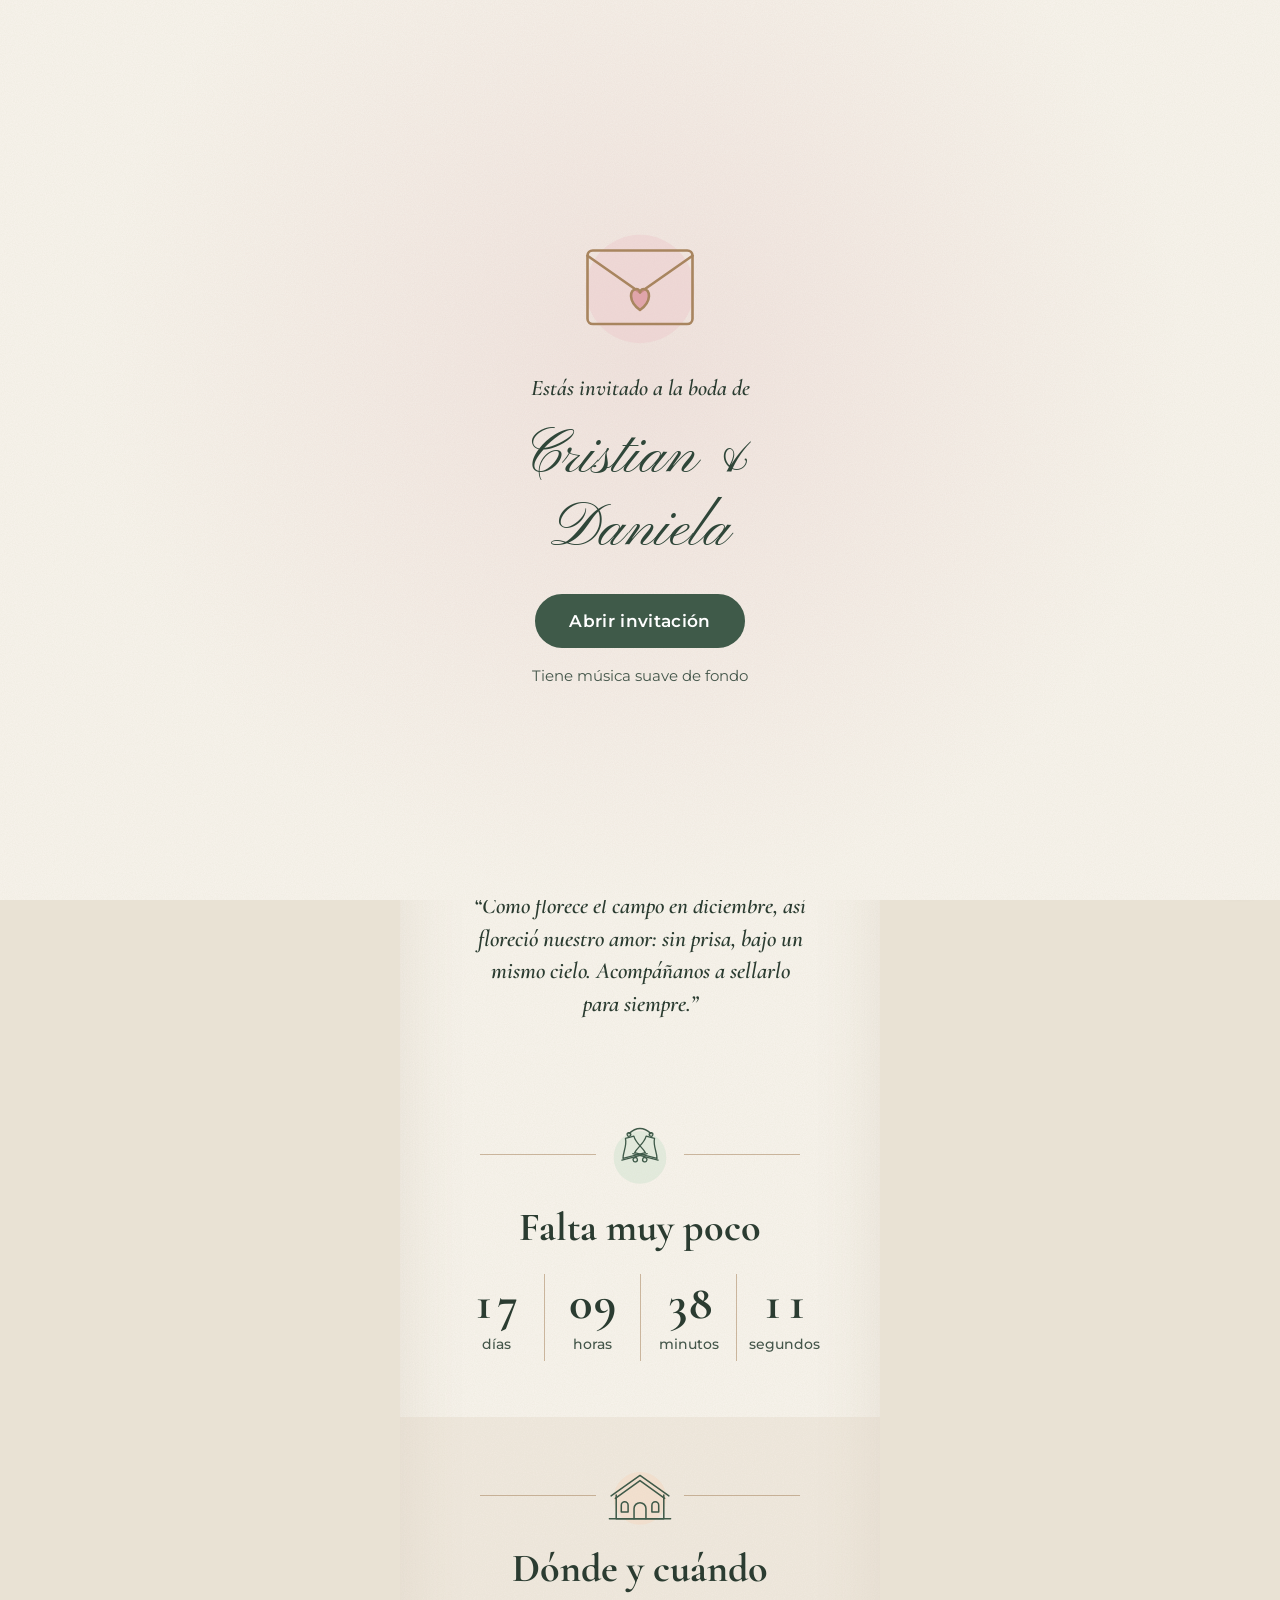
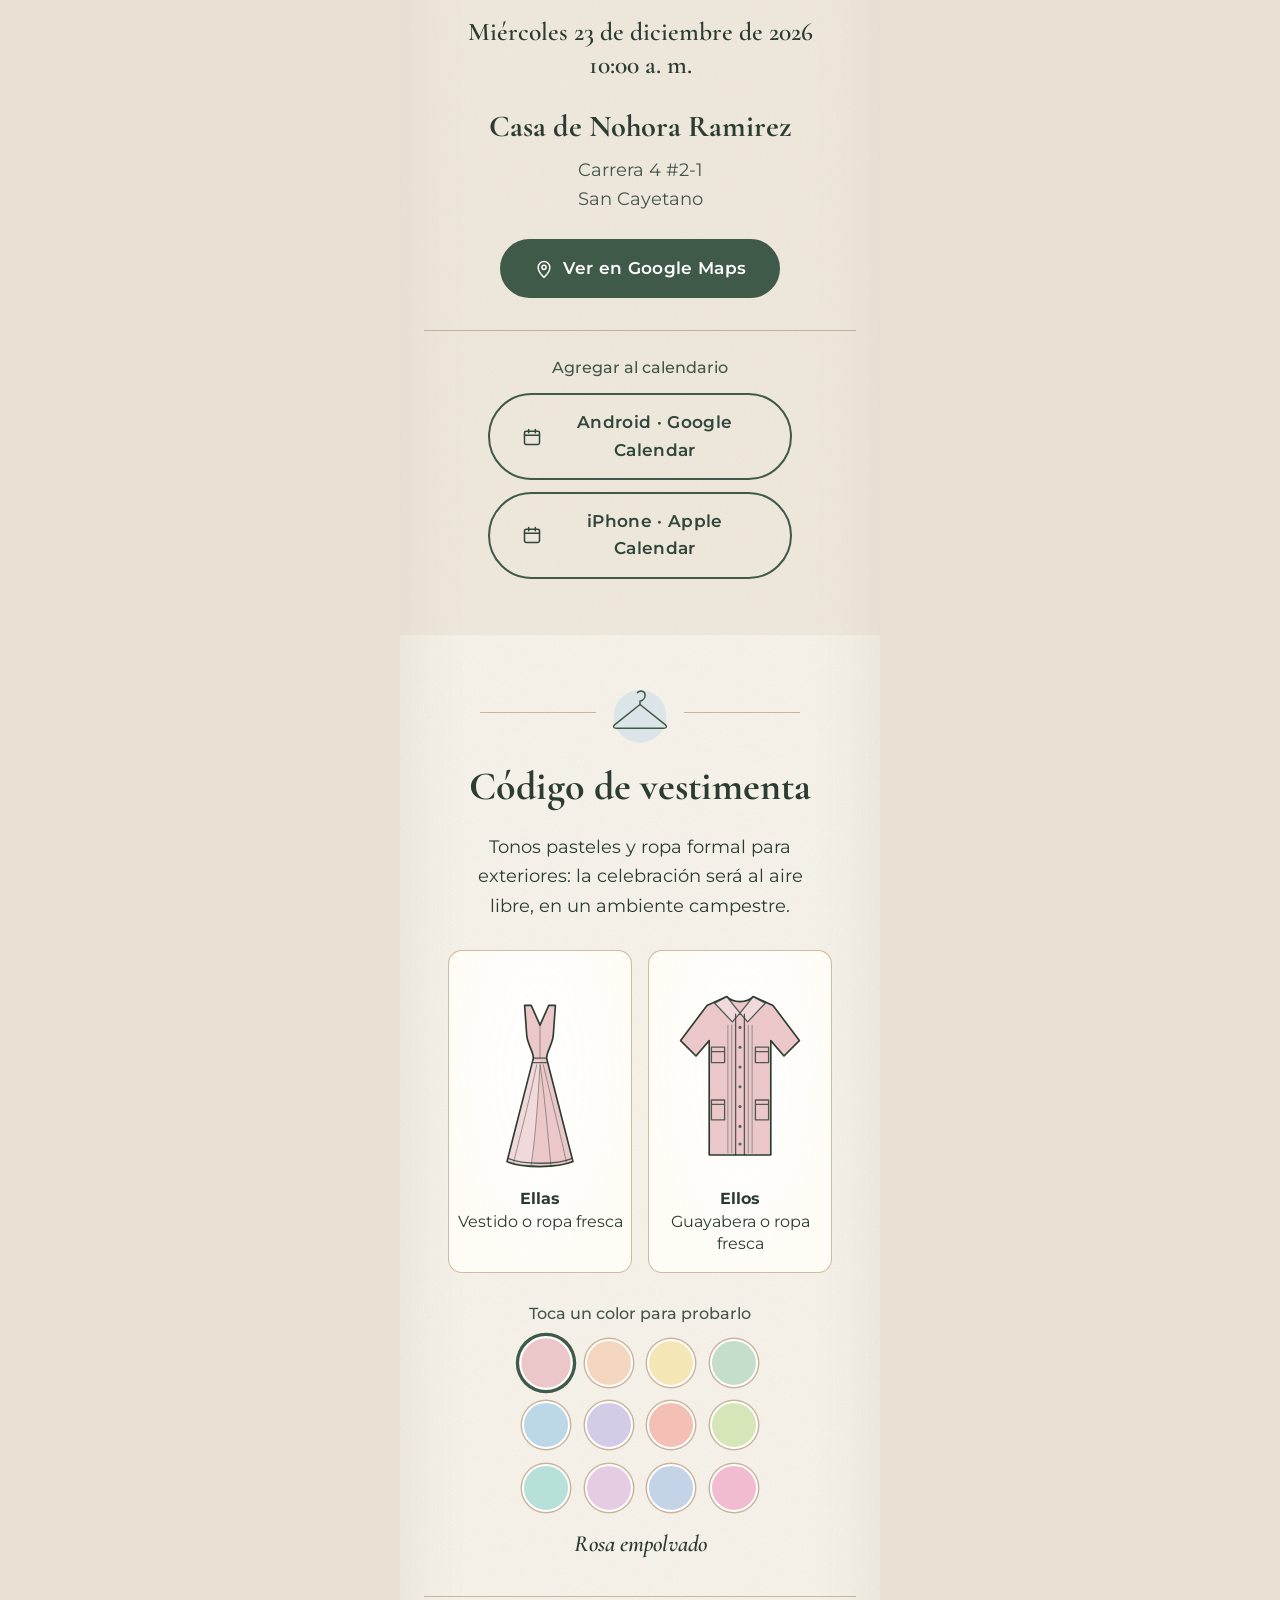
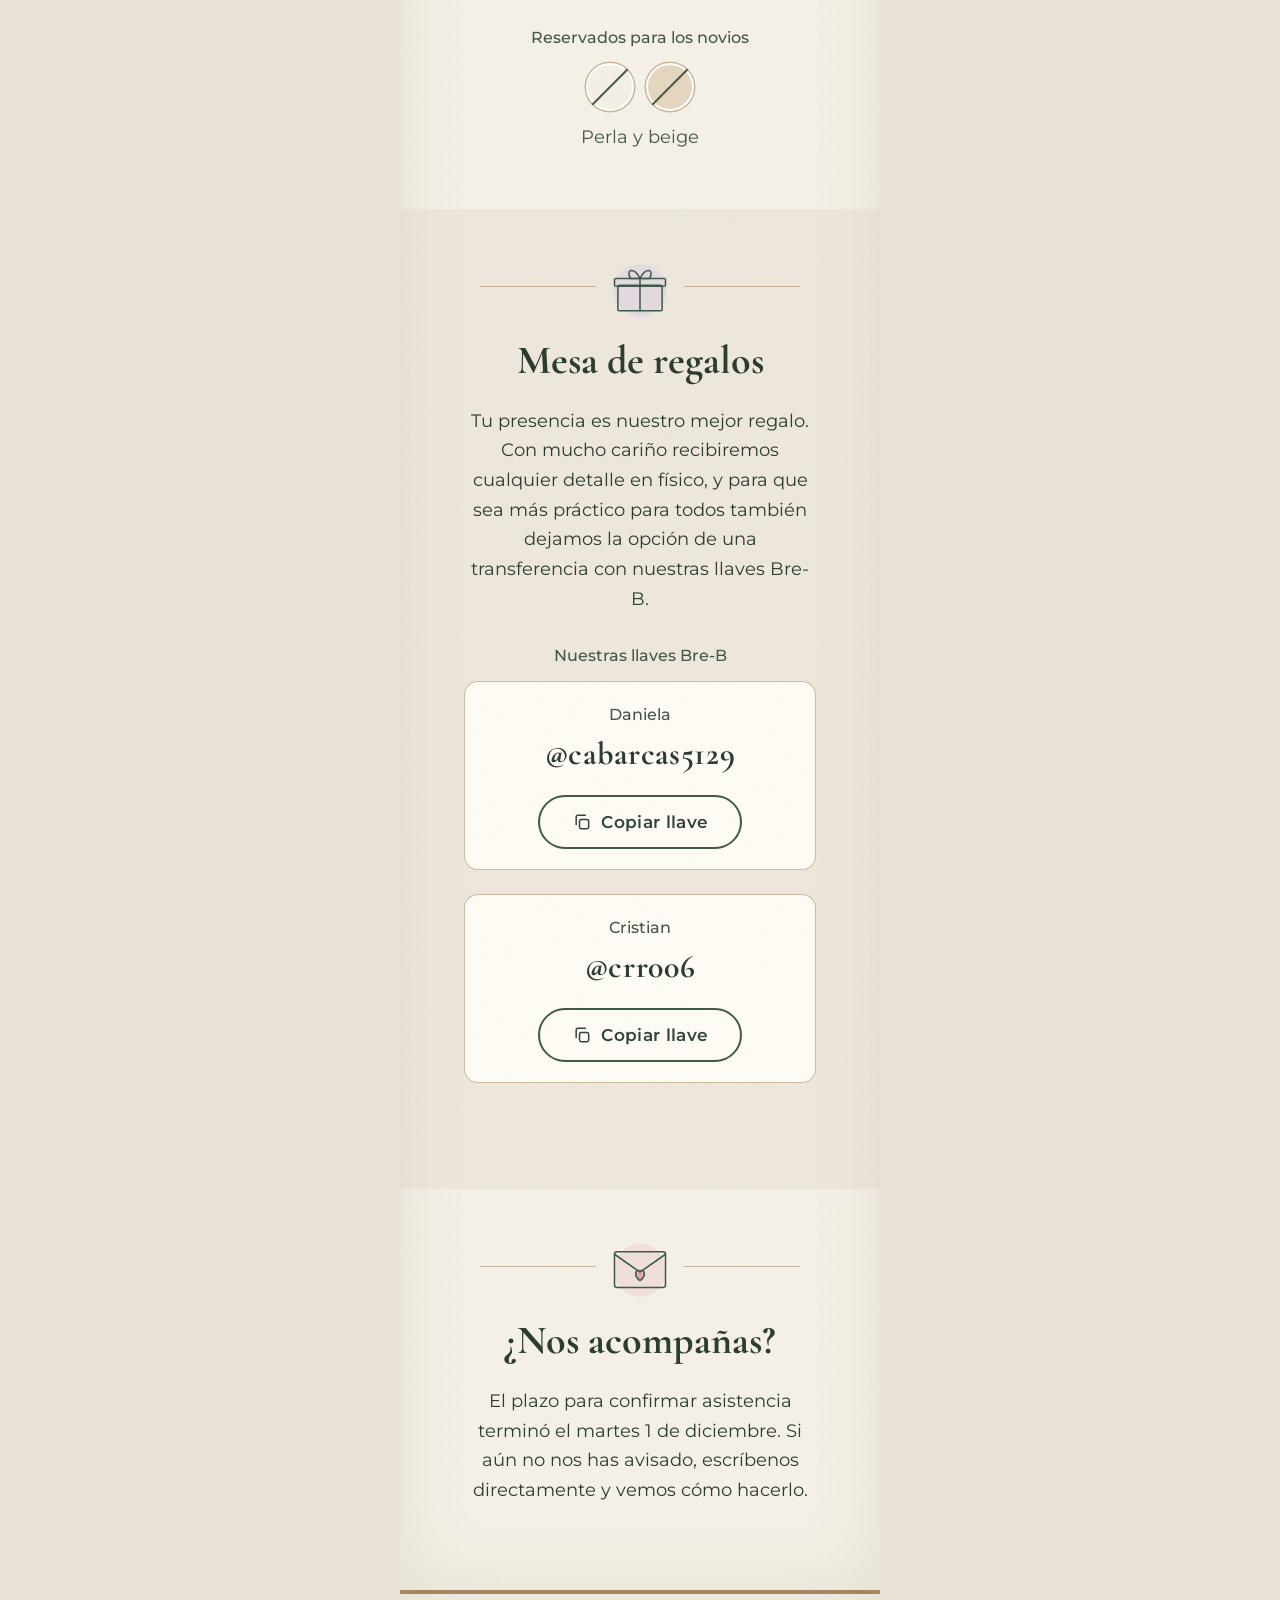
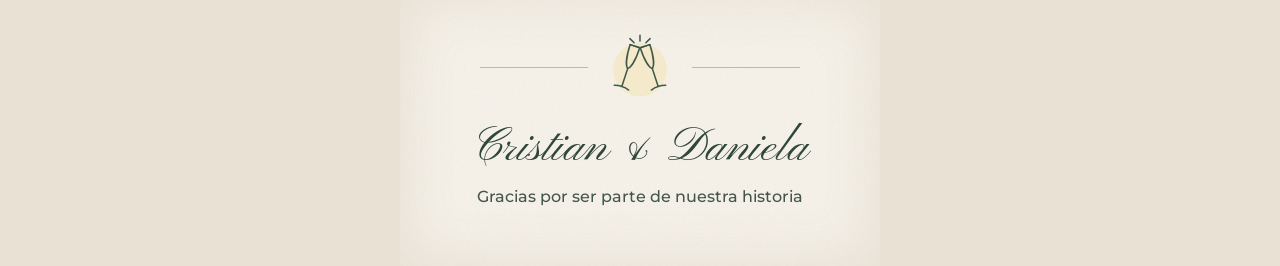
==== commit 6eb50316: "Add files via upload" ====
--- a/index.html
+++ b/index.html
@@ -8,16 +8,22 @@
   <title>Cristian &amp; Daniela · Nuestra boda</title>
   <meta name="description" content="Estás invitado a la boda de Cristian y Daniela. Miércoles 23 de diciembre de 2026.">
 
-  <!-- Vista previa al compartir el enlace (WhatsApp, etc.). La imagen debe estar en img/preview.jpg -->
+  <!-- Vista previa al compartir el enlace (WhatsApp, etc.). La imagen debe estar en img/vista-previa.jpg -->
+  <link rel="canonical" href="https://crubio29-cpu.github.io/boda-cristian-daniela/">
+  <meta property="og:url" content="https://crubio29-cpu.github.io/boda-cristian-daniela/">
   <meta property="og:type" content="website">
+  <meta property="og:site_name" content="Boda de Cristian y Daniela">
   <meta property="og:locale" content="es_CO">
   <meta property="og:title" content="Cristian &amp; Daniela · Nuestra boda">
   <meta property="og:description" content="Estás invitado a celebrar con nosotros el miércoles 23 de diciembre de 2026. Abre tu invitación.">
-  <meta property="og:image" content="https://crubio29-cpu.github.io/boda-cristian-daniela/img/preview.jpg?v=2">
+  <meta property="og:image" content="https://crubio29-cpu.github.io/boda-cristian-daniela/img/vista-previa.jpg">
+  <meta property="og:image:secure_url" content="https://crubio29-cpu.github.io/boda-cristian-daniela/img/vista-previa.jpg">
+  <meta property="og:image:type" content="image/jpeg">
   <meta property="og:image:width" content="1200">
   <meta property="og:image:height" content="630">
+  <meta property="og:image:alt" content="Cristian y Daniela, invitación a su boda el 23 de diciembre de 2026">
   <meta name="twitter:card" content="summary_large_image">
-  <meta name="twitter:image" content="https://crubio29-cpu.github.io/boda-cristian-daniela/img/preview.jpg?v=2">
+  <meta name="twitter:image" content="https://crubio29-cpu.github.io/boda-cristian-daniela/img/vista-previa.jpg">
 
   <link rel="preconnect" href="https://fonts.googleapis.com">
   <link rel="preconnect" href="https://fonts.gstatic.com" crossorigin>
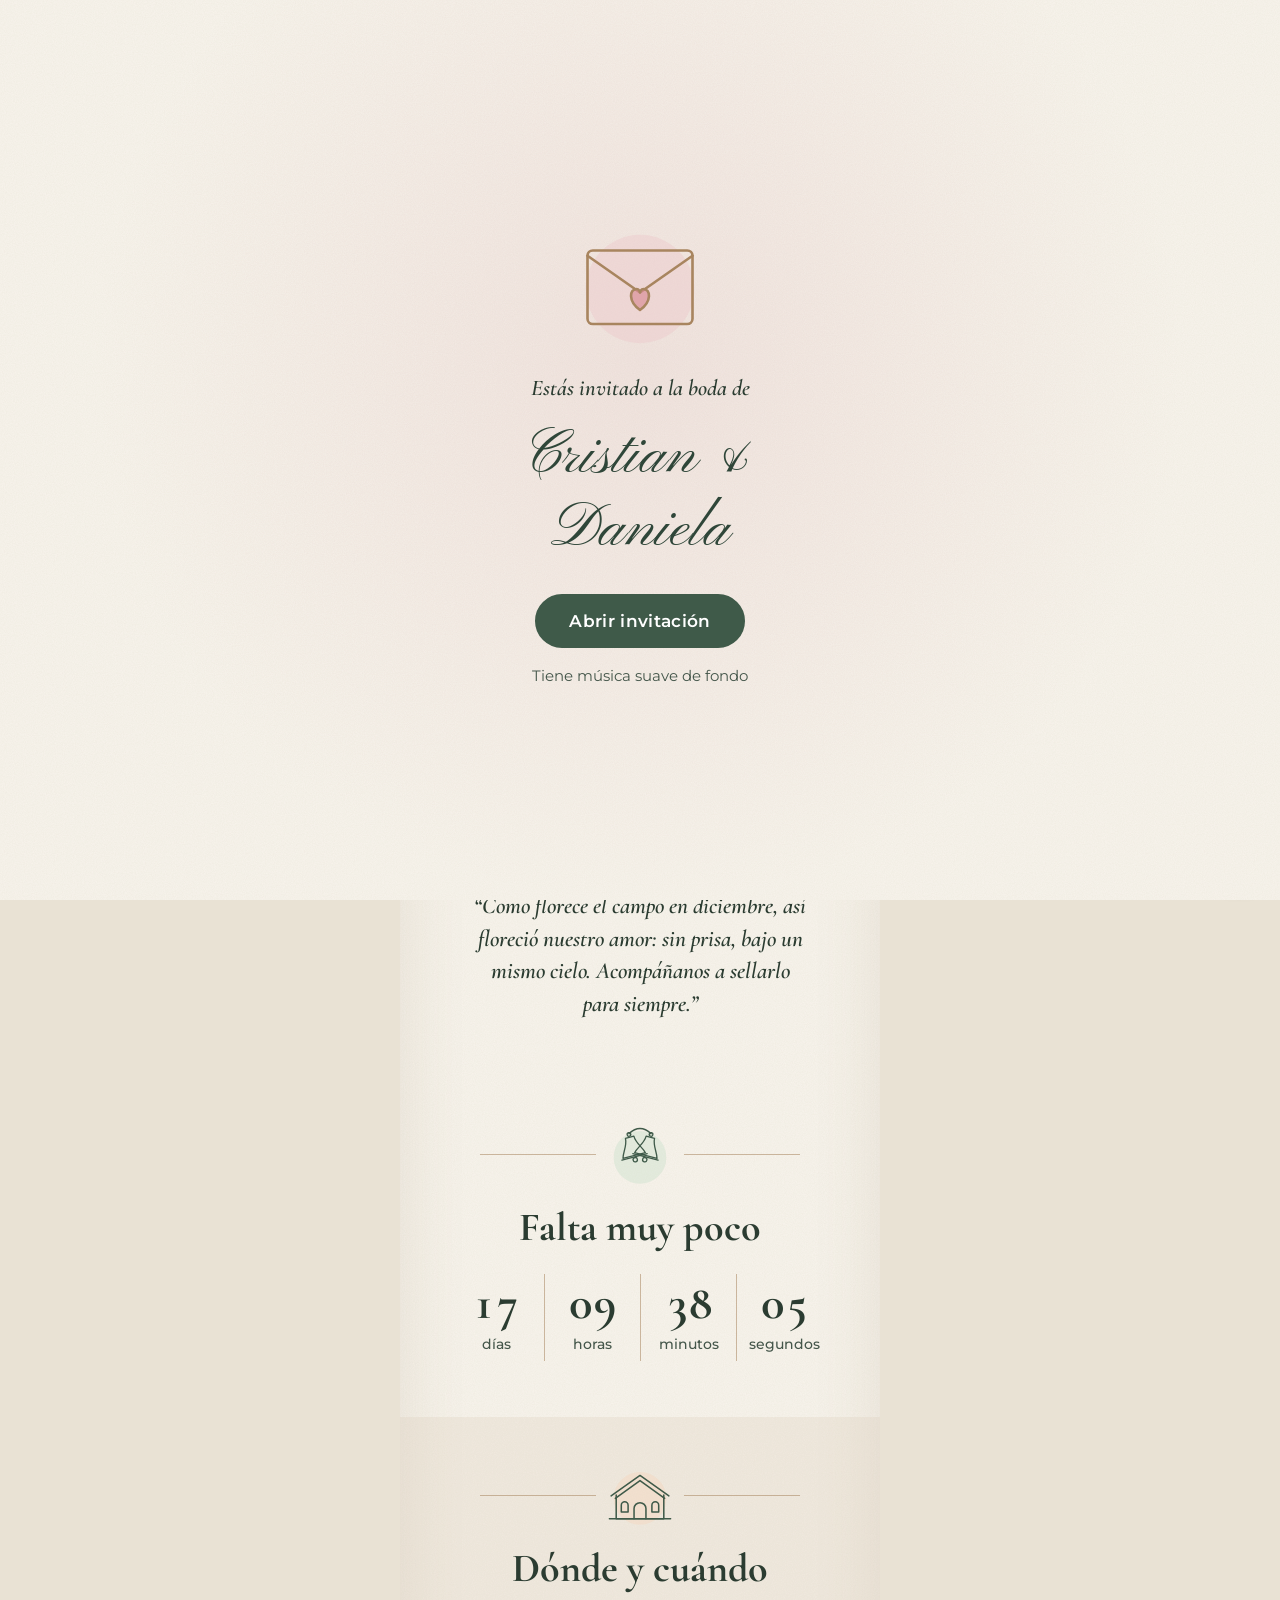
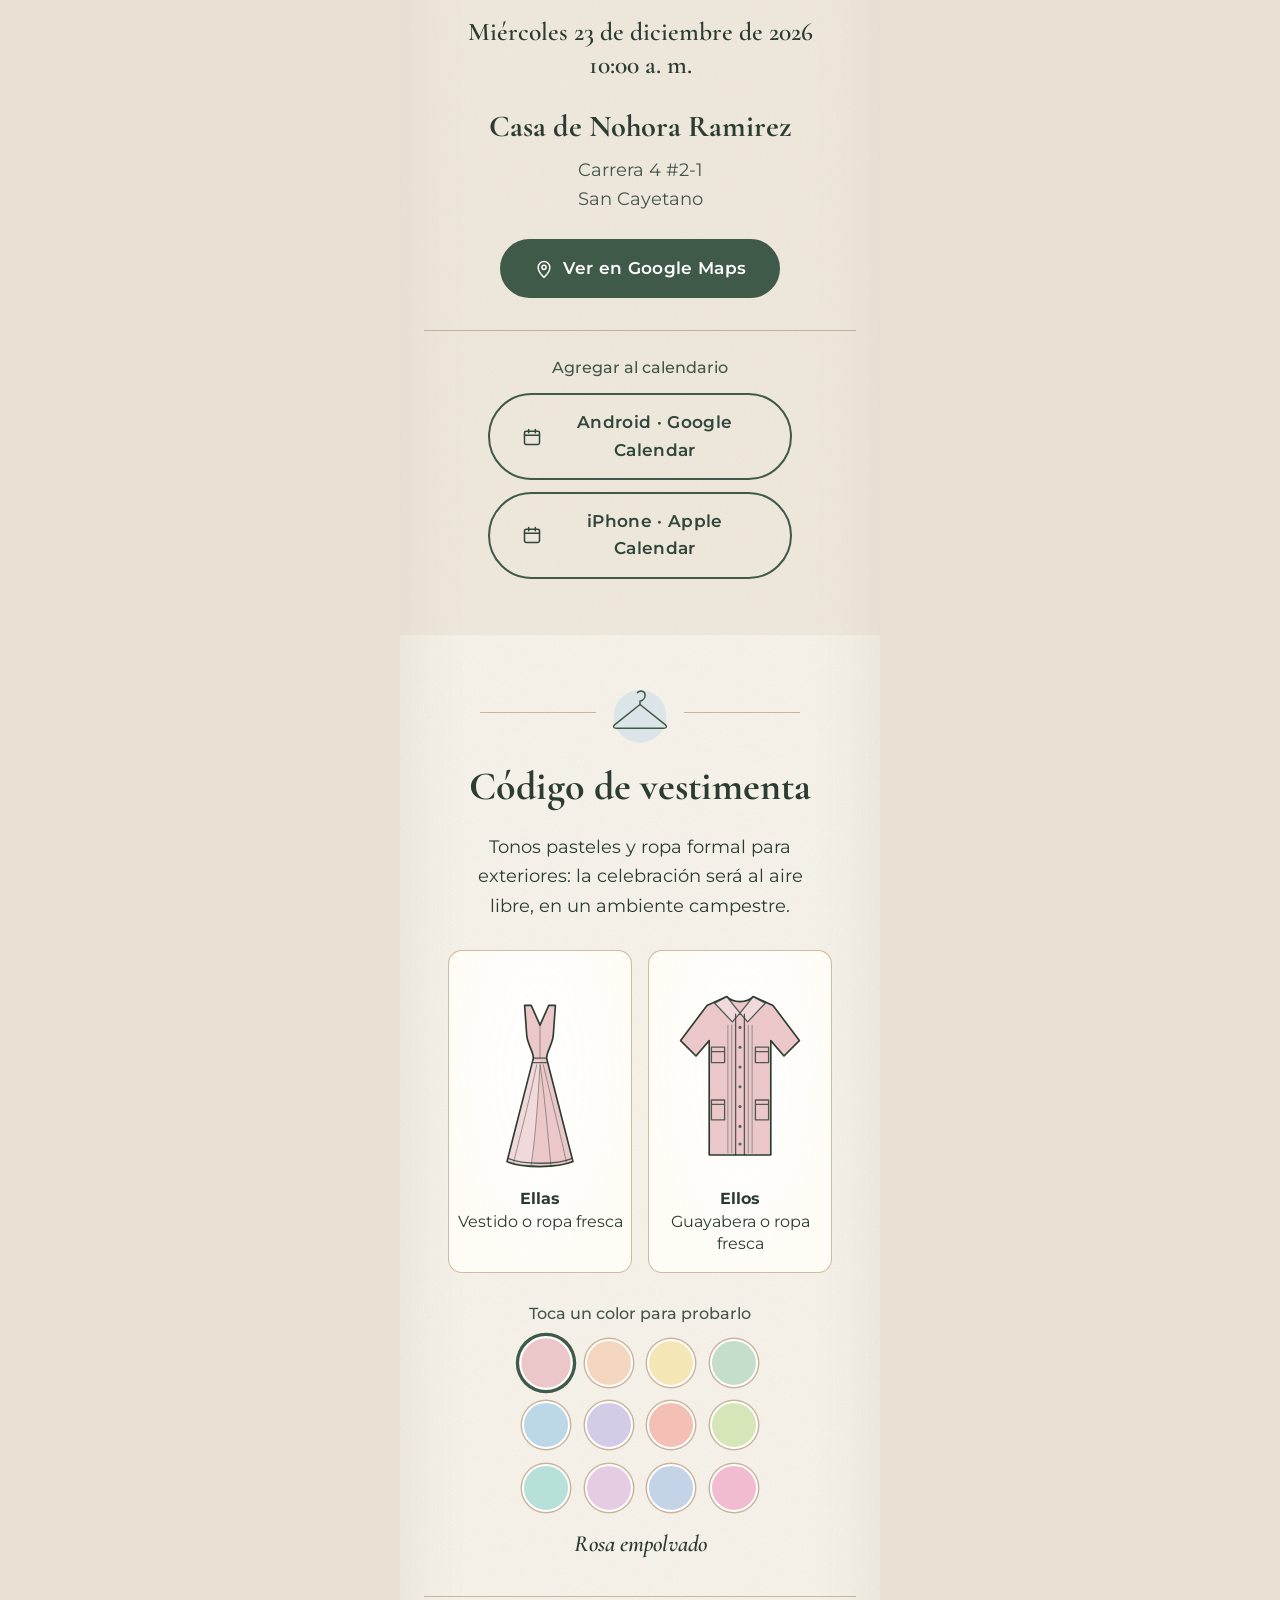
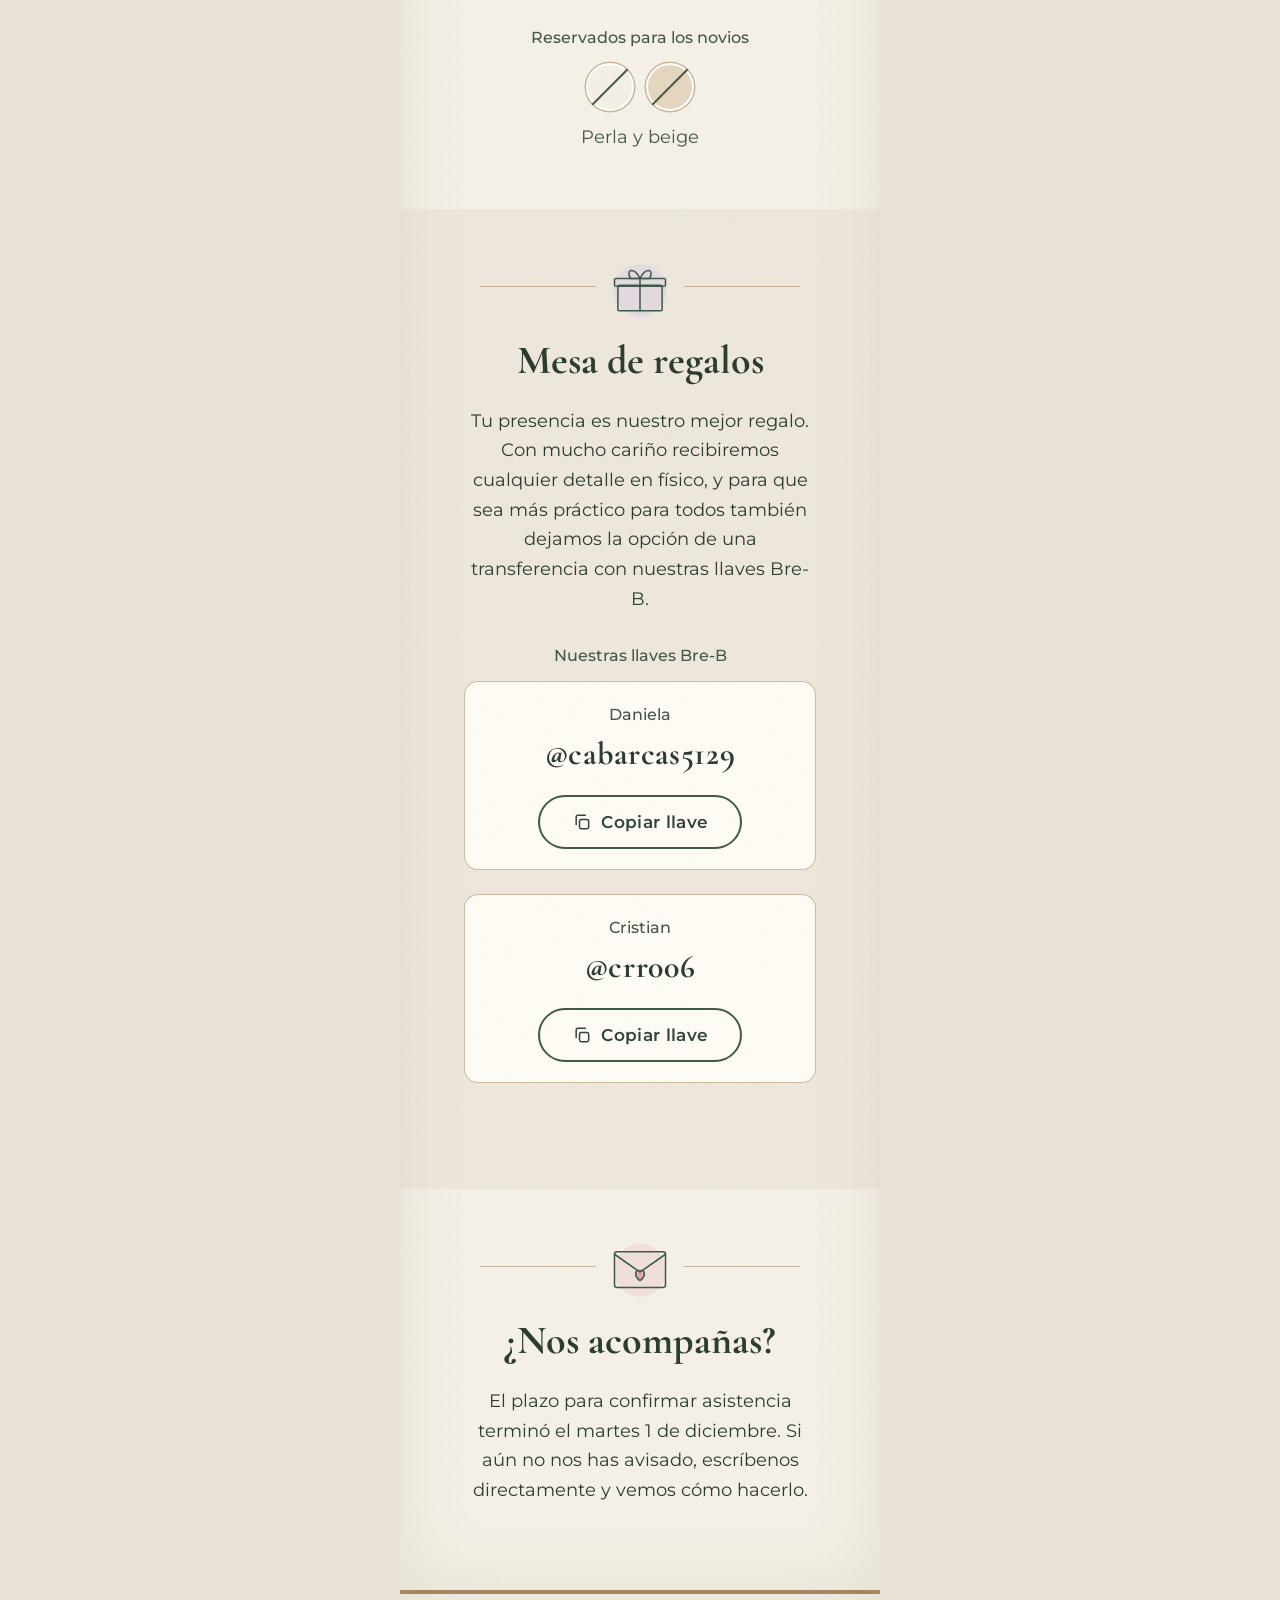
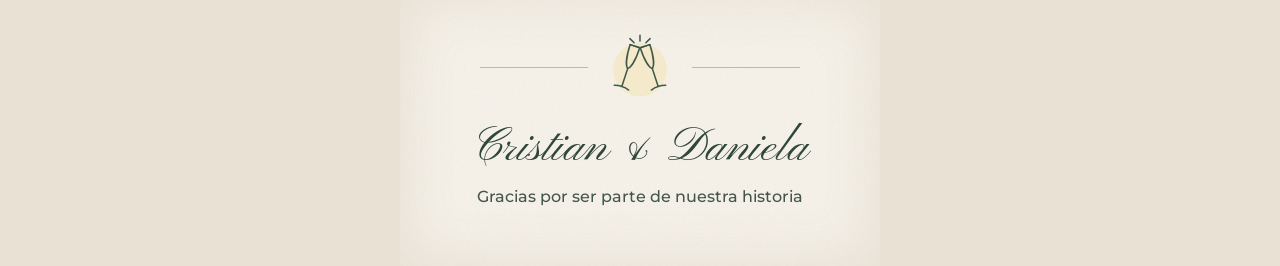
==== commit c8110f44: "Add files via upload" ====
--- a/index.html
+++ b/index.html
@@ -8,7 +8,7 @@
   <title>Cristian &amp; Daniela · Nuestra boda</title>
   <meta name="description" content="Estás invitado a la boda de Cristian y Daniela. Miércoles 23 de diciembre de 2026.">
 
-  <!-- Vista previa al compartir el enlace (WhatsApp, etc.). La imagen debe estar en img/vista-previa.jpg -->
+  <!-- Vista previa al compartir el enlace (WhatsApp, etc.). La imagen debe estar en img/vista-previa-v2.jpg -->
   <link rel="canonical" href="https://crubio29-cpu.github.io/boda-cristian-daniela/">
   <meta property="og:url" content="https://crubio29-cpu.github.io/boda-cristian-daniela/">
   <meta property="og:type" content="website">
@@ -16,14 +16,14 @@
   <meta property="og:locale" content="es_CO">
   <meta property="og:title" content="Cristian &amp; Daniela · Nuestra boda">
   <meta property="og:description" content="Estás invitado a celebrar con nosotros el miércoles 23 de diciembre de 2026. Abre tu invitación.">
-  <meta property="og:image" content="https://crubio29-cpu.github.io/boda-cristian-daniela/img/vista-previa.jpg">
-  <meta property="og:image:secure_url" content="https://crubio29-cpu.github.io/boda-cristian-daniela/img/vista-previa.jpg">
+  <meta property="og:image" content="https://crubio29-cpu.github.io/boda-cristian-daniela/img/vista-previa-v2.jpg">
+  <meta property="og:image:secure_url" content="https://crubio29-cpu.github.io/boda-cristian-daniela/img/vista-previa-v2.jpg">
   <meta property="og:image:type" content="image/jpeg">
   <meta property="og:image:width" content="1200">
   <meta property="og:image:height" content="630">
   <meta property="og:image:alt" content="Cristian y Daniela, invitación a su boda el 23 de diciembre de 2026">
   <meta name="twitter:card" content="summary_large_image">
-  <meta name="twitter:image" content="https://crubio29-cpu.github.io/boda-cristian-daniela/img/vista-previa.jpg">
+  <meta name="twitter:image" content="https://crubio29-cpu.github.io/boda-cristian-daniela/img/vista-previa-v2.jpg">
 
   <link rel="preconnect" href="https://fonts.googleapis.com">
   <link rel="preconnect" href="https://fonts.gstatic.com" crossorigin>
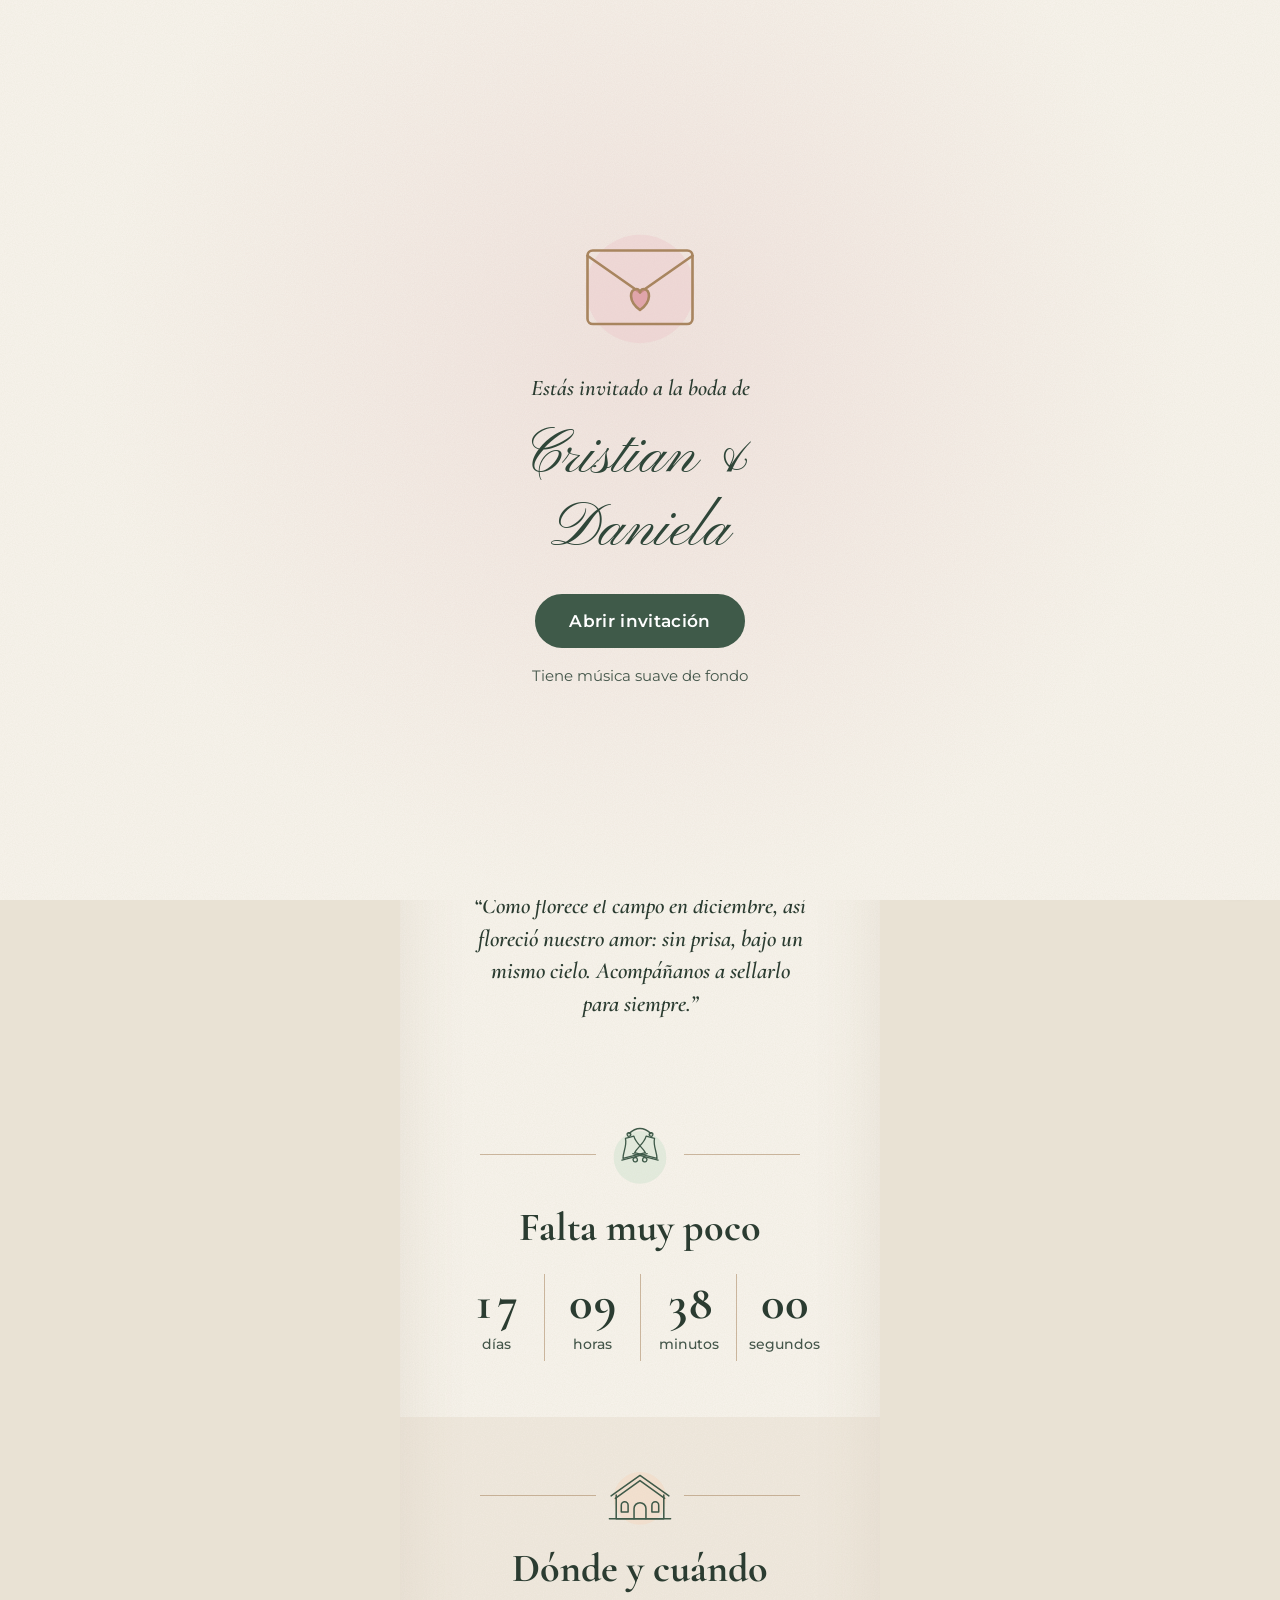
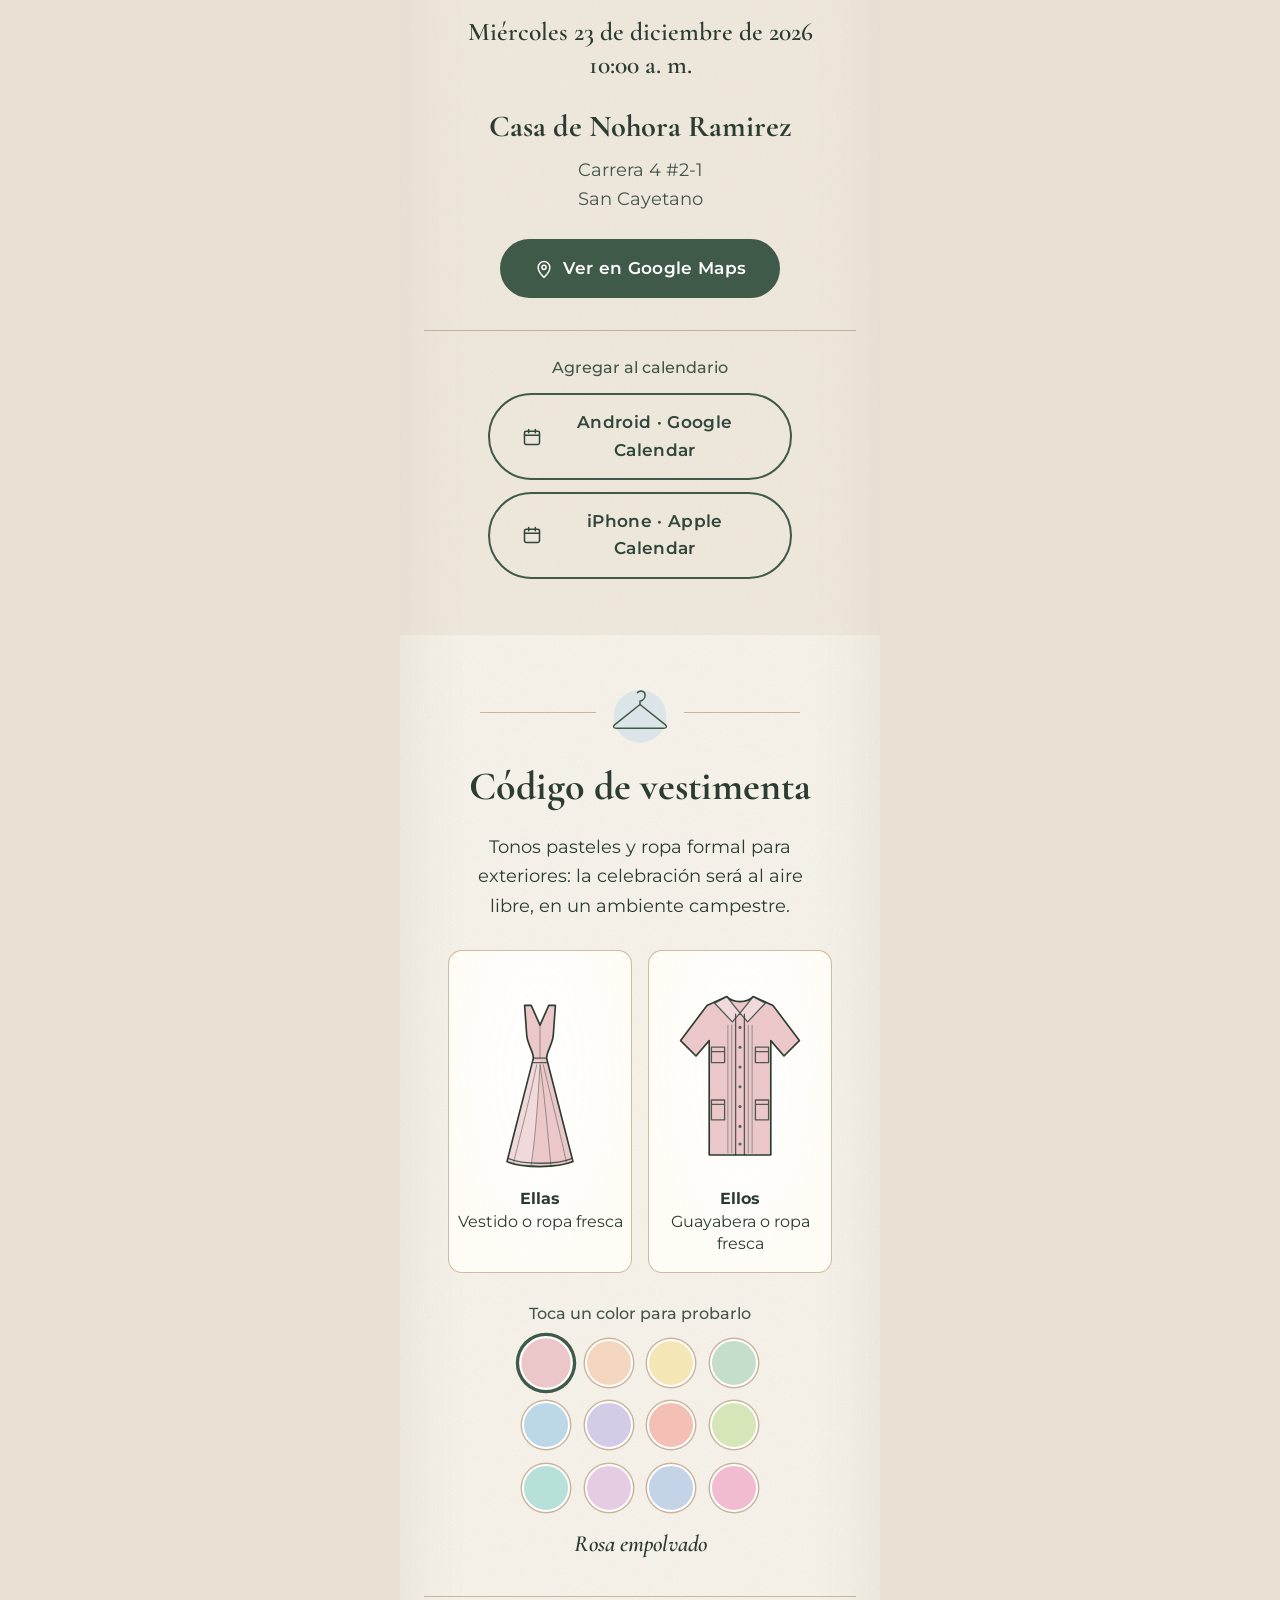
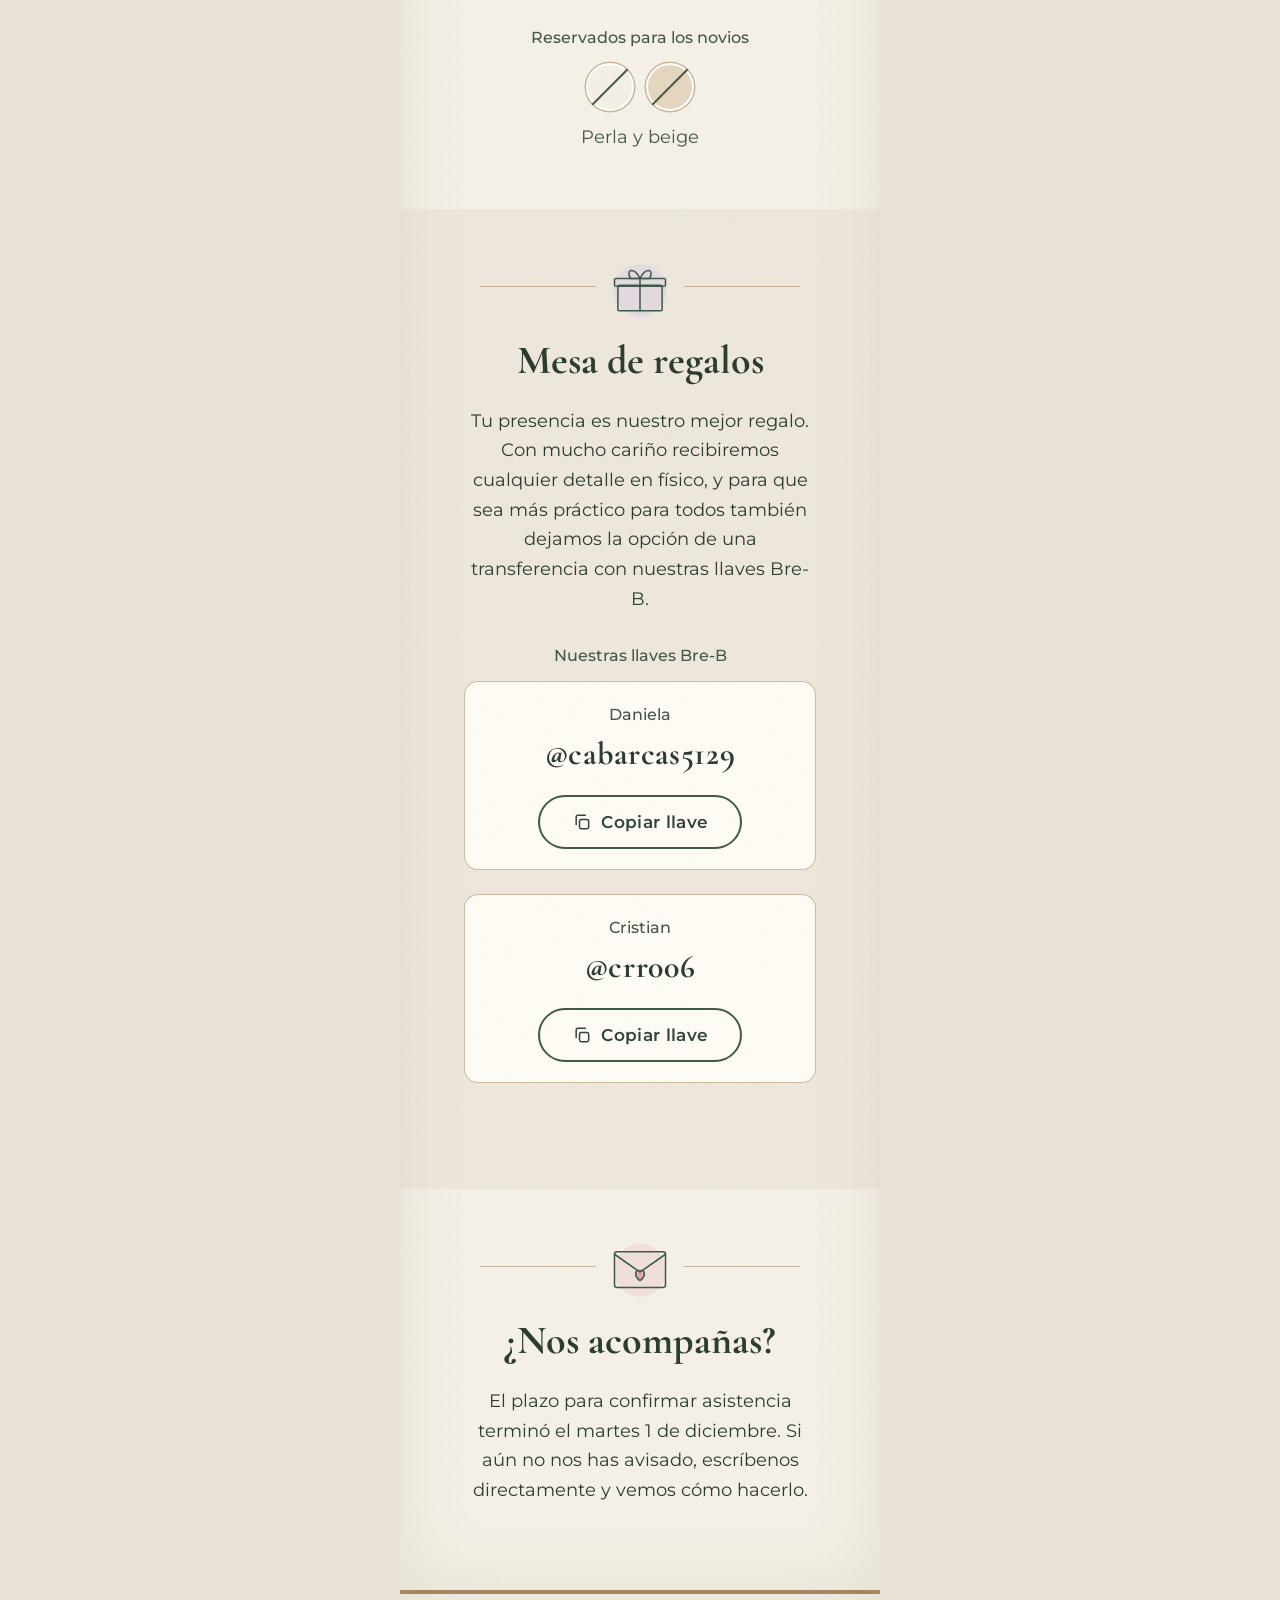
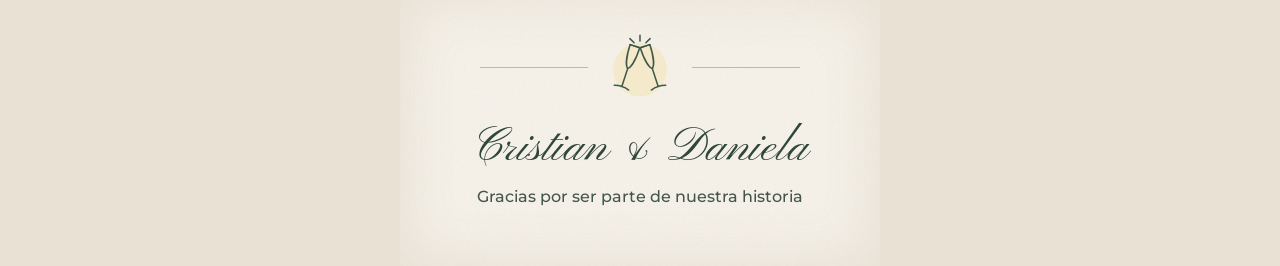
==== commit 7855f690: "Update index.html" ====
--- a/index.html
+++ b/index.html
@@ -8,7 +8,7 @@
   <title>Cristian &amp; Daniela · Nuestra boda</title>
   <meta name="description" content="Estás invitado a la boda de Cristian y Daniela. Miércoles 23 de diciembre de 2026.">
 
-  <!-- Vista previa al compartir el enlace (WhatsApp, etc.). La imagen debe estar en img/vista-previa-v2.jpg -->
+  <!-- Vista previa al compartir el enlace (WhatsApp, etc.). La imagen debe estar en img/preview.jpg -->
   <link rel="canonical" href="https://crubio29-cpu.github.io/boda-cristian-daniela/">
   <meta property="og:url" content="https://crubio29-cpu.github.io/boda-cristian-daniela/">
   <meta property="og:type" content="website">
@@ -16,14 +16,14 @@
   <meta property="og:locale" content="es_CO">
   <meta property="og:title" content="Cristian &amp; Daniela · Nuestra boda">
   <meta property="og:description" content="Estás invitado a celebrar con nosotros el miércoles 23 de diciembre de 2026. Abre tu invitación.">
-  <meta property="og:image" content="https://crubio29-cpu.github.io/boda-cristian-daniela/img/vista-previa-v2.jpg">
-  <meta property="og:image:secure_url" content="https://crubio29-cpu.github.io/boda-cristian-daniela/img/vista-previa-v2.jpg">
+  <meta property="og:image" content="https://crubio29-cpu.github.io/boda-cristian-daniela/img/preview.jpg">
+  <meta property="og:image:secure_url" content="https://crubio29-cpu.github.io/boda-cristian-daniela/img/preview.jpg">
   <meta property="og:image:type" content="image/jpeg">
   <meta property="og:image:width" content="1200">
   <meta property="og:image:height" content="630">
   <meta property="og:image:alt" content="Cristian y Daniela, invitación a su boda el 23 de diciembre de 2026">
   <meta name="twitter:card" content="summary_large_image">
-  <meta name="twitter:image" content="https://crubio29-cpu.github.io/boda-cristian-daniela/img/vista-previa-v2.jpg">
+  <meta name="twitter:image" content="https://crubio29-cpu.github.io/boda-cristian-daniela/img/preview.jpg">
 
   <link rel="preconnect" href="https://fonts.googleapis.com">
   <link rel="preconnect" href="https://fonts.gstatic.com" crossorigin>
